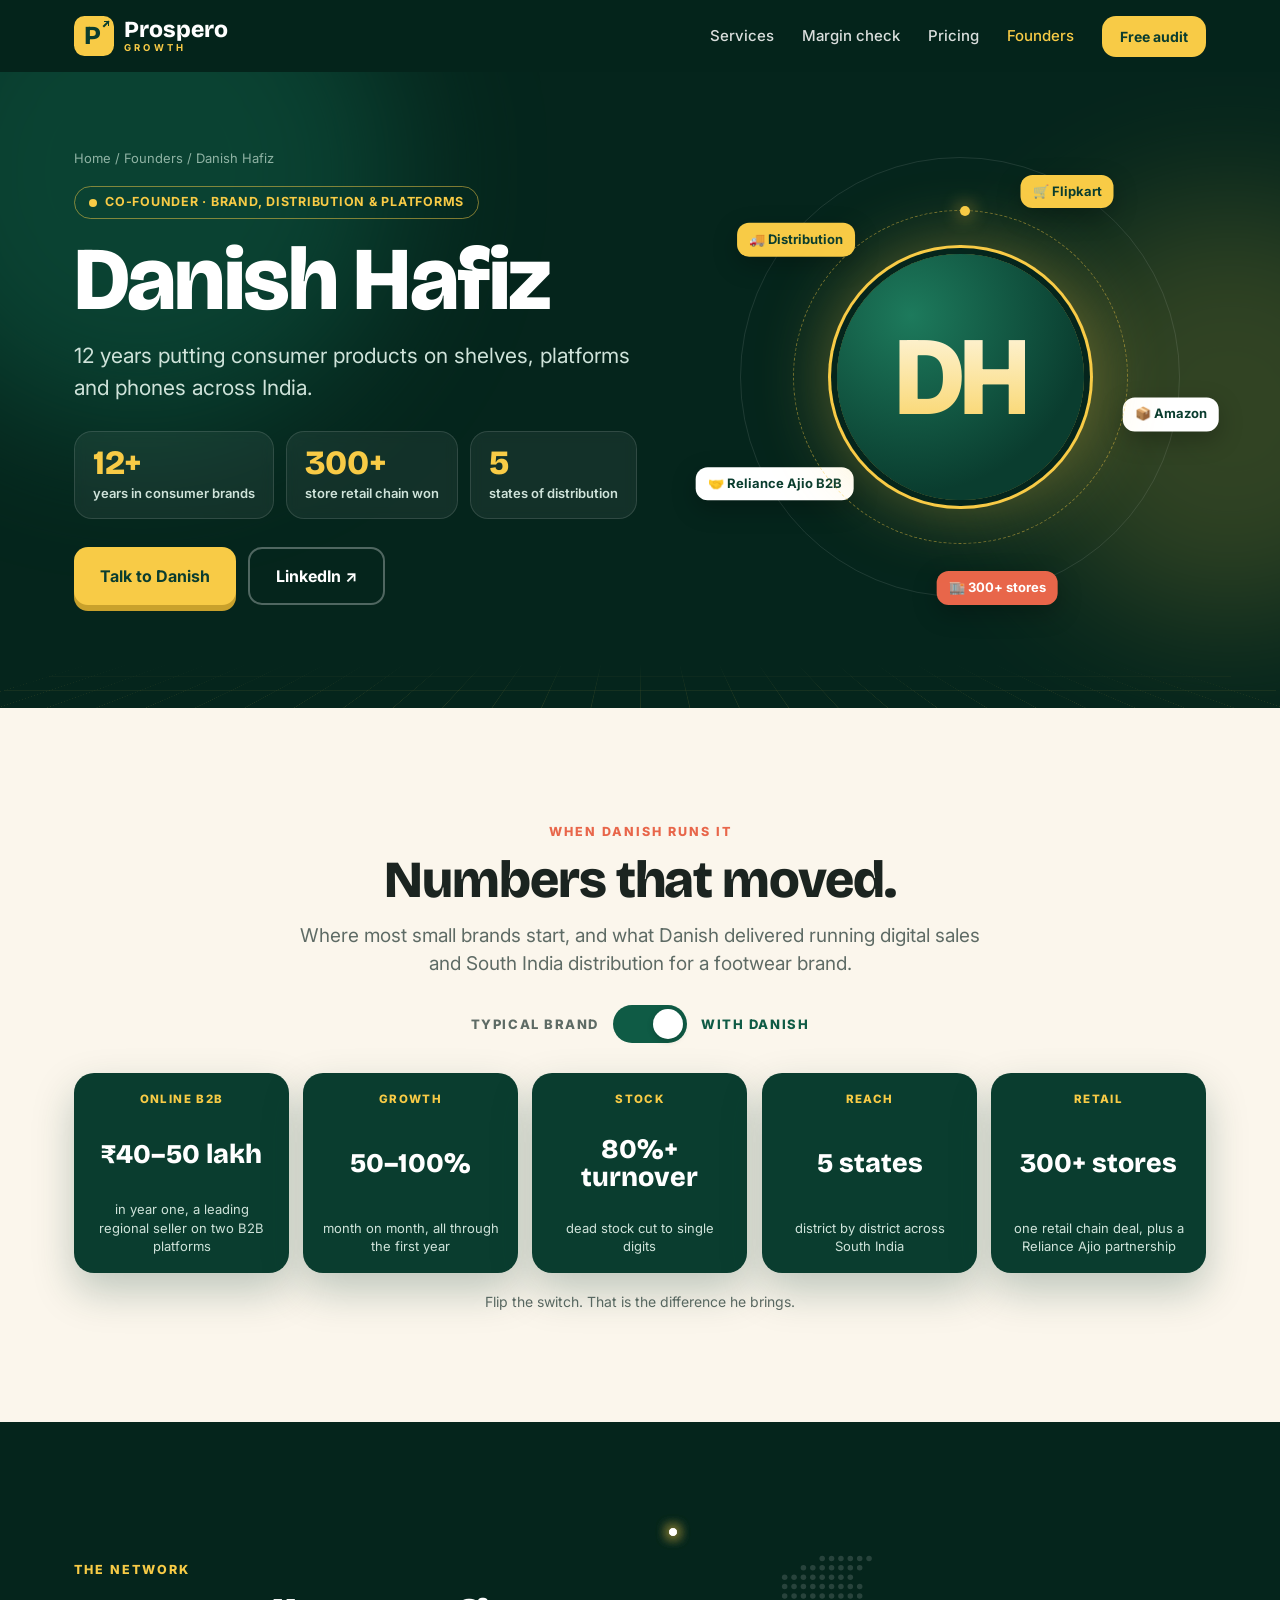
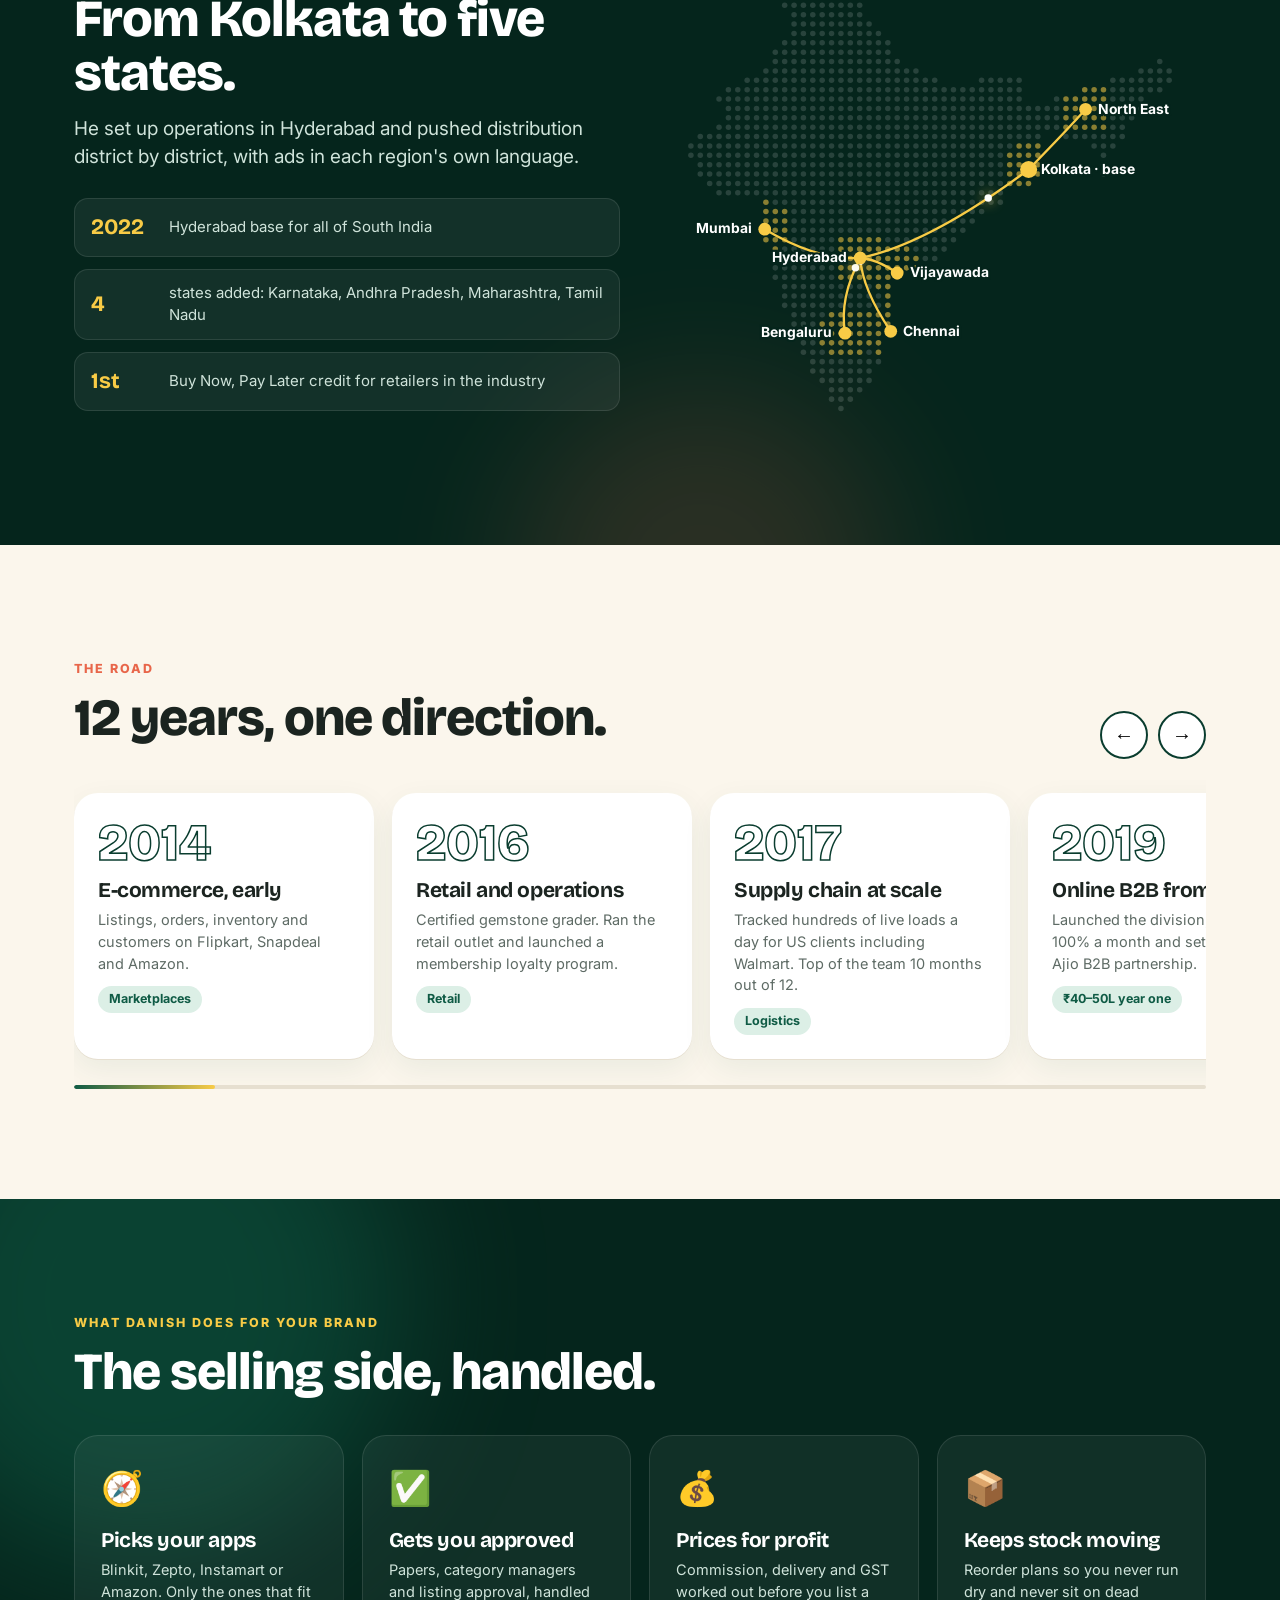
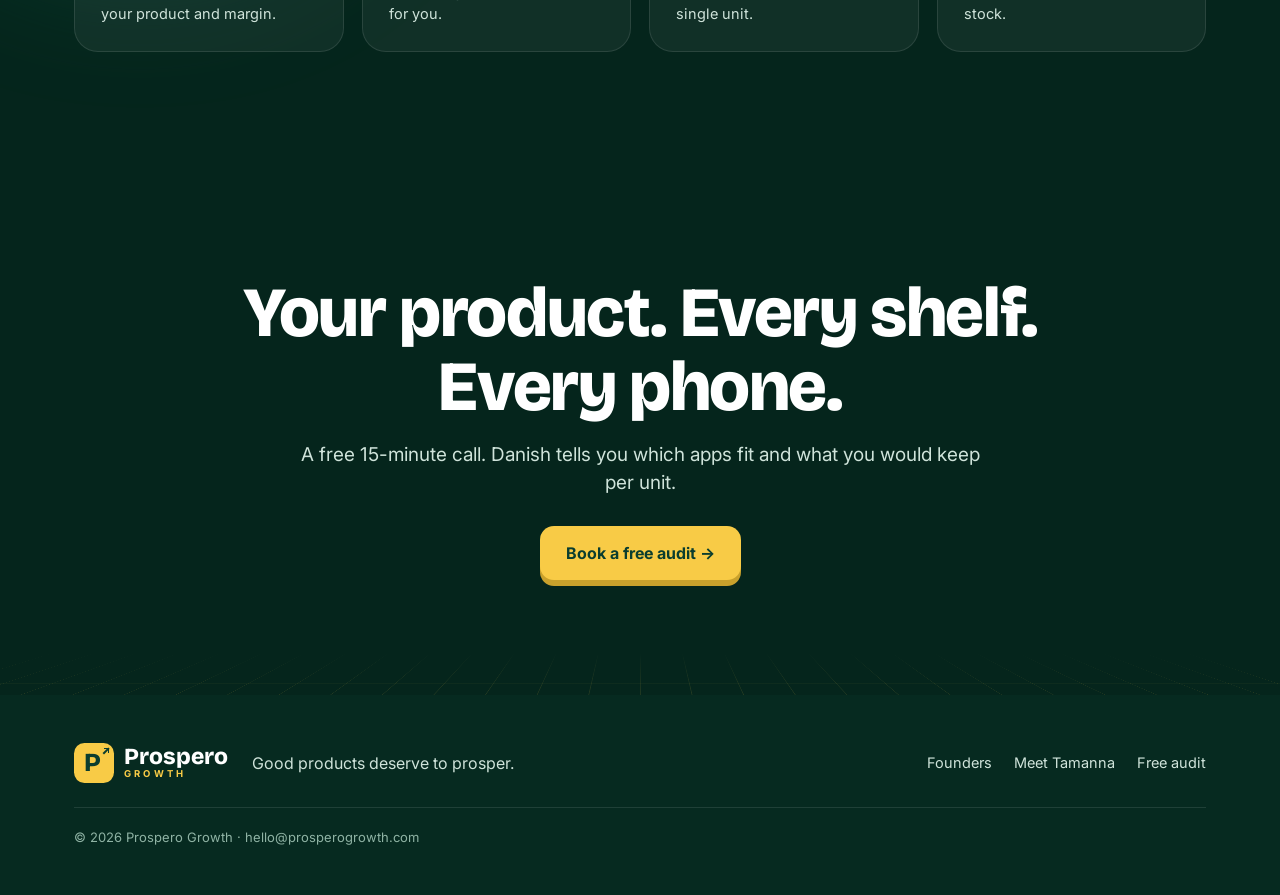
==== danish.html @ ea54a4a0 "Redesign founders: hub plus separate animated pages for Danish and Tamanna Hub with two tilt cards. " ====
<!doctype html>
<html lang="en">
<head>
<meta charset="utf-8">
<meta name="viewport" content="width=device-width, initial-scale=1">
<title>Danish Hafiz · Co-founder · Prospero Growth</title>
<meta name="description" content="Danish Hafiz, co-founder of Prospero Growth. 12 years putting consumer products on shelves, platforms and phones across India.">
<link rel="preconnect" href="https://fonts.googleapis.com">
<link rel="preconnect" href="https://fonts.gstatic.com" crossorigin>
<link href="https://fonts.googleapis.com/css2?family=Bricolage+Grotesque:opsz,wght@12..96,500;12..96,700;12..96,800&family=Inter:wght@400;500;600;700;800&display=swap" rel="stylesheet">
<link rel="icon" href="data:image/svg+xml,%3Csvg xmlns='http://www.w3.org/2000/svg' viewBox='0 0 64 64'%3E%3Crect width='64' height='64' rx='16' fill='%230A3D2F'/%3E%3Ctext x='28' y='47' font-family='Arial Black,Arial' font-weight='900' font-size='40' text-anchor='middle' fill='%23F8CB46'%3EP%3C/text%3E%3Cpath d='M44 12h9v9M53 12l-10 10' stroke='%23fff' stroke-width='4' fill='none' stroke-linecap='round'/%3E%3C/svg%3E">
<link rel="stylesheet" href="styles.css">
<link rel="stylesheet" href="founder.css">
</head>
<body class="fx">

<header class="nav" id="top">
  <div class="wrap navin">
    <a href="index.html" class="brand" aria-label="Prospero Growth home"><span class="mark">P<i></i></span><span class="wm">Prospero<small>GROWTH</small></span></a>
    <nav class="links" id="links">
      <a href="index.html#services">Services</a>
      <a href="index.html#calculator">Margin check</a>
      <a href="index.html#pricing">Pricing</a>
      <a href="founders.html" class="cur">Founders</a>
      <a href="index.html#audit" class="btn btn-y sm">Free audit</a>
      <p class="menunote">Free 15-min audit · reply within a day</p>
    </nav>
    <button class="burger" id="burger" aria-label="Open menu"><span></span><span></span><span></span></button>
  </div>
</header>

<!-- HERO -->
<section class="night fp-hero">
  <div class="aurora a1"></div><div class="aurora a2"></div><div class="floor"></div>
  <div class="wrap fp-heroin">
    <div>
      <div class="crumbs"><a href="index.html">Home</a> / <a href="founders.html">Founders</a> / Danish Hafiz</div>
      <span class="rolechip"><i></i>Co-founder · Brand, distribution &amp; platforms</span>
      <h1 class="glowtxt">Danish Hafiz</h1>
      <p class="fp-lede">12 years putting consumer products on shelves, platforms and phones across India.</p>
      <div class="statcards">
        <div class="sc"><strong data-count="12" data-suffix="+">12+</strong><span>years in consumer brands</span></div>
        <div class="sc"><strong data-count="300" data-suffix="+">300+</strong><span>store retail chain won</span></div>
        <div class="sc"><strong data-count="5">5</strong><span>states of distribution</span></div>
      </div>
      <div class="herobtns">
        <a href="index.html#audit" class="btn btn-y">Talk to Danish</a>
        <a href="https://www.linkedin.com/in/danishhfz99" target="_blank" rel="noopener" class="btn btn-li">LinkedIn ↗</a>
      </div>
    </div>
    <div class="orbit" aria-hidden="true">
      <div class="ring r2">
        <div class="badge y" style="--a:-60deg"><span>🛒 Flipkart</span></div>
        <div class="badge" style="--a:10deg"><span>📦 Amazon</span></div>
        <div class="badge c" style="--a:80deg"><span>🏬 300+ stores</span></div>
        <div class="badge" style="--a:150deg"><span>🤝 Reliance Ajio B2B</span></div>
        <div class="badge y" style="--a:220deg"><span>🚚 Distribution</span></div>
      </div>
      <div class="ring r1"><span class="spark"></span></div>
      <div class="core"><div class="mono-core"><span>DH</span></div></div>
    </div>
  </div>
</section>

<!-- FLIP -->
<section class="sec paper center">
  <div class="wrap">
    <span class="kicker">When Danish runs it</span>
    <h2>Numbers that moved.</h2>
    <p class="lead">Where most small brands start, and what Danish delivered running digital sales and South India distribution for a footwear brand.</p>
    <button class="switch" data-for="flips" aria-pressed="false"><span class="l1">Typical brand</span><span class="tr"></span><span class="l2">With Danish</span></button>
    <div class="flipgrid" id="flips">
      <div class="flip"><div class="in">
        <div class="face f"><small>Online B2B</small><strong>No online channel</strong><p>Sales only through local dealers</p></div>
        <div class="face b"><small>Online B2B</small><strong>₹40–50 lakh</strong><p>in year one, a leading regional seller on two B2B platforms</p></div>
      </div></div>
      <div class="flip"><div class="in">
        <div class="face f"><small>Growth</small><strong>Flat months</strong><p>No digital momentum</p></div>
        <div class="face b"><small>Growth</small><strong>50–100%</strong><p>month on month, all through the first year</p></div>
      </div></div>
      <div class="flip"><div class="in">
        <div class="face f"><small>Stock</small><strong>Dead stock piling up</strong><p>Cash stuck on shelves</p></div>
        <div class="face b"><small>Stock</small><strong>80%+ turnover</strong><p>dead stock cut to single digits</p></div>
      </div></div>
      <div class="flip"><div class="in">
        <div class="face f"><small>Reach</small><strong>One city</strong><p>Local shops only</p></div>
        <div class="face b"><small>Reach</small><strong>5 states</strong><p>district by district across South India</p></div>
      </div></div>
      <div class="flip"><div class="in">
        <div class="face f"><small>Retail</small><strong>Dealer by dealer</strong><p>One shop at a time</p></div>
        <div class="face b"><small>Retail</small><strong>300+ stores</strong><p>one retail chain deal, plus a Reliance Ajio partnership</p></div>
      </div></div>
    </div>
    <p class="fliphint">Flip the switch. That is the difference he brings.</p>
  </div>
</section>

<!-- MAP -->
<section class="sec night">
  <div class="aurora a3"></div>
  <div class="wrap mapwrap">
    <div>
      <span class="kicker">The network</span>
      <h2>From Kolkata to five states.</h2>
      <p class="lead">He set up operations in Hyderabad and pushed distribution district by district, with ads in each region's own language.</p>
      <div class="legend">
        <div><b>2022</b>Hyderabad base for all of South India</div>
        <div><b>4</b>states added: Karnataka, Andhra Pradesh, Maharashtra, Tamil Nadu</div>
        <div><b>1st</b>Buy Now, Pay Later credit for retailers in the industry</div>
      </div>
    </div>
    <svg class="indiamap" id="indiamap" role="img" aria-label="Map of India showing distribution routes from Kolkata and Hyderabad"></svg>
  </div>
</section>

<!-- RAIL -->
<section class="sec paper">
  <div class="wrap railwrap">
    <div class="railtop">
      <div><span class="kicker">The road</span><h2>12 years, one direction.</h2></div>
      <div class="railbtns"><button data-dir="-1" aria-label="Back">←</button><button data-dir="1" aria-label="Next">→</button></div>
    </div>
    <div class="rail">
      <article class="stop"><div class="yr">2014</div><h3>E-commerce, early</h3><p>Listings, orders, inventory and customers on Flipkart, Snapdeal and Amazon.</p><span class="pill">Marketplaces</span></article>
      <article class="stop"><div class="yr">2016</div><h3>Retail and operations</h3><p>Certified gemstone grader. Ran the retail outlet and launched a membership loyalty program.</p><span class="pill">Retail</span></article>
      <article class="stop"><div class="yr">2017</div><h3>Supply chain at scale</h3><p>Tracked hundreds of live loads a day for US clients including Walmart. Top of the team 10 months out of 12.</p><span class="pill">Logistics</span></article>
      <article class="stop"><div class="yr">2019</div><h3>Online B2B from zero</h3><p>Launched the division, grew it 50 to 100% a month and set up a Reliance Ajio B2B partnership.</p><span class="pill">₹40–50L year one</span></article>
      <article class="stop"><div class="yr">2022</div><h3>South India, built</h3><p>Hyderabad operations, four new states, a 300+ store chain and an industry-first credit option for retailers.</p><span class="pill">5 states</span></article>
      <article class="stop now"><div class="yr">Now</div><h3>Prospero Growth</h3><p>Bringing all of it to small Indian brands that deserve to be on every shelf and every phone.</p><span class="pill">Co-founder</span></article>
    </div>
    <div class="railbar"><i></i></div>
  </div>
</section>

<!-- WHAT HE DOES -->
<section class="sec night">
  <div class="aurora a1"></div>
  <div class="wrap">
    <span class="kicker">What Danish does for your brand</span>
    <h2>The selling side, handled.</h2>
    <div class="tiles">
      <div class="tile2 reveal"><span class="ico">🧭</span><h3>Picks your apps</h3><p>Blinkit, Zepto, Instamart or Amazon. Only the ones that fit your product and margin.</p></div>
      <div class="tile2 reveal"><span class="ico">✅</span><h3>Gets you approved</h3><p>Papers, category managers and listing approval, handled for you.</p></div>
      <div class="tile2 reveal"><span class="ico">💰</span><h3>Prices for profit</h3><p>Commission, delivery and GST worked out before you list a single unit.</p></div>
      <div class="tile2 reveal"><span class="ico">📦</span><h3>Keeps stock moving</h3><p>Reorder plans so you never run dry and never sit on dead stock.</p></div>
    </div>
  </div>
</section>

<section class="night bigcta">
  <div class="floor"></div>
  <div class="wrap" style="position:relative">
    <h2>Your product. Every shelf. Every phone.</h2>
    <p class="lead">A free 15-minute call. Danish tells you which apps fit and what you would keep per unit.</p>
    <a href="index.html#audit" class="btn btn-y">Book a free audit →</a>
  </div>
</section>

<footer class="foot">
  <div class="wrap footin">
    <a href="index.html" class="brand"><span class="mark">P<i></i></span><span class="wm">Prospero<small>GROWTH</small></span></a>
    <p>Good products deserve to prosper.</p>
    <div class="flinks"><a href="founders.html">Founders</a><a href="tamanna.html">Meet Tamanna</a><a href="index.html#audit">Free audit</a></div>
    <p class="copy">© 2026 Prospero Growth · hello@prosperogrowth.com</p>
  </div>
</footer>
<div class="mbar" id="mbar" aria-hidden="true"><a href="founders.html" class="mb2">← Founders</a><a href="index.html#audit" class="btn btn-y">Talk to Danish</a></div>
<script src="founder.js"></script>
</body>
</html>
---- styles.css ----
:root{
  --gd:#0A3D2F;--g:#0F5B45;--g2:#2F7C62;--gl:#DCEFE6;
  --y:#F8CB46;--yl:#FEF3CC;--c:#E8664A;--cl:#FBE0D8;
  --cr:#FBF6EC;--cr2:#F4EEE1;--ink:#1B2420;--mu:#5E6B65;--line:#E6DFD0;
  --r:22px;--sh:0 1px 0 var(--line),0 10px 30px rgba(15,91,69,.07);
}
*{box-sizing:border-box;margin:0;padding:0}
html{scroll-behavior:smooth;scroll-padding-top:80px}
body{font-family:Inter,system-ui,sans-serif;color:var(--ink);background:var(--cr);line-height:1.5;-webkit-font-smoothing:antialiased;overflow-x:hidden}
img,svg{display:block}
a{color:inherit;text-decoration:none}
h1,h2,h3{font-family:'Bricolage Grotesque',sans-serif;letter-spacing:-.02em;line-height:1.05}
h2{font-size:clamp(32px,4.4vw,52px);font-weight:800;margin-bottom:14px;max-width:820px}
h3{font-size:21px;font-weight:700}
.wrap{max-width:1180px;margin:0 auto;padding:0 24px}
.sec{padding:clamp(64px,9vw,110px) 0;position:relative;overflow:hidden}
.cream2{background:var(--cr2)}
.eyebrow{display:inline-block;font-size:13px;font-weight:700;letter-spacing:.14em;text-transform:uppercase;color:var(--g);margin-bottom:14px}
.eyebrow.light{color:var(--y)}
.lead{font-size:clamp(17px,1.6vw,19px);color:var(--mu);max-width:680px}
.lead.light{color:#cfe3da}
.light{color:#fff}
.y{color:var(--y)}
.fine{font-size:12.5px;color:#9cc4b3;margin-top:14px}
.fine.onwhite{color:var(--mu);text-align:center;margin-top:0}

/* buttons */
.btn{display:inline-flex;align-items:center;justify-content:center;gap:8px;font-weight:700;font-size:16px;padding:15px 26px;border-radius:14px;border:0;cursor:pointer;transition:transform .15s,box-shadow .15s,background .15s;font-family:inherit}
.btn:hover{transform:translateY(-2px)}
.btn-y{background:var(--y);color:var(--gd);box-shadow:0 6px 0 #c9a12c}
.btn-y:hover{box-shadow:0 8px 0 #c9a12c}
.btn-g{background:var(--g);color:#fff}
.btn-ghost{color:#fff;border:2px solid rgba(255,255,255,.35)}
.btn-ghost:hover{border-color:#fff}
.btn.sm{padding:10px 18px;font-size:14px;box-shadow:none}
.btn.full{width:100%}

/* logo */
.mark{display:inline-flex;align-items:center;justify-content:center;width:40px;height:40px;font-size:26px;border-radius:26%;background:var(--y);color:var(--gd);font-family:'Bricolage Grotesque';font-weight:800;position:relative;line-height:1;flex:none;padding-right:.08em}
.mark i{position:absolute;right:13%;top:13%;width:.2em;height:.2em;border-top:.065em solid var(--gd);border-right:.065em solid var(--gd)}
.mark i:after{content:"";position:absolute;right:-.06em;top:-.03em;width:.065em;height:.3em;background:var(--gd);transform-origin:top center;transform:rotate(45deg)}
.brand{display:flex;align-items:center;gap:10px}
.wm{font-family:'Bricolage Grotesque';font-weight:800;font-size:23px;line-height:.9;display:flex;flex-direction:column}
.wm small{font-family:Inter;font-size:9.5px;letter-spacing:.34em;font-weight:700;color:var(--y);margin-top:3px}

/* nav */
.nav{position:sticky;top:0;z-index:50;background:rgba(10,61,47,.92);backdrop-filter:blur(10px);color:#fff;transition:box-shadow .2s}
.nav.scrolled{box-shadow:0 6px 24px rgba(0,0,0,.18)}
.navin{display:flex;align-items:center;justify-content:space-between;height:72px}
.links{display:flex;align-items:center;gap:28px;font-size:15px;font-weight:500}
.links a:not(.btn){opacity:.85}.links a:not(.btn):hover{opacity:1;color:var(--y)}
.burger{display:none;background:none;border:0;cursor:pointer;padding:8px}
.burger span{display:block;width:24px;height:2.5px;background:#fff;margin:5px 0;border-radius:2px;transition:.2s}

/* hero */
.hero{background:var(--gd);color:#fff;position:relative;overflow:hidden;padding:clamp(56px,8vw,96px) 0 clamp(72px,9vw,120px)}
.blob{position:absolute;border-radius:50%}
.b1{width:640px;height:640px;background:var(--g);right:-180px;top:-200px}
.b2{width:280px;height:280px;background:var(--y);right:34%;bottom:-170px;opacity:.95}
.b3{width:480px;height:480px;background:var(--g);left:-200px;bottom:-240px;opacity:.5}
.heroin{position:relative;display:grid;grid-template-columns:1.15fr .85fr;gap:40px;align-items:center}
.hero h1{font-size:clamp(46px,7vw,88px);font-weight:800;line-height:.98;margin-bottom:22px}
.sub{font-size:clamp(17px,1.7vw,20px);color:#cfe3da;max-width:560px;margin-bottom:32px}
.ctas{display:flex;gap:14px;flex-wrap:wrap}
.chips{display:flex;gap:10px;flex-wrap:wrap;margin-top:32px}
.chips span{background:rgba(255,255,255,.1);border-radius:20px;padding:7px 14px;font-size:13.5px;font-weight:600}
.heroart{max-width:440px;justify-self:end;width:100%}
.dash{animation:dash 1.6s linear infinite}
@keyframes dash{to{stroke-dashoffset:-22}}

/* marquee */
.marquee{background:var(--y);overflow:hidden;padding:14px 0;border-block:2px solid var(--gd)}
.track{display:flex;gap:0;width:max-content;animation:scroll 38s linear infinite}
.track span{font-family:'Bricolage Grotesque';font-weight:800;font-size:22px;color:var(--gd);padding:0 22px;white-space:nowrap}
.track span:after{content:"✦";margin-left:44px;font-size:14px;vertical-align:middle}
@keyframes scroll{to{transform:translateX(-50%)}}

/* problems */
.bubbles{display:grid;grid-template-columns:repeat(3,1fr);gap:26px;margin-top:36px}
.bub p{background:#fff;border-radius:22px 22px 22px 6px;padding:20px 22px;font-family:'Bricolage Grotesque';font-weight:700;font-size:21px;line-height:1.25;box-shadow:var(--sh)}
.bub.by p{background:var(--yl)}.bub.bc p{background:var(--cl)}.bub.bg p{background:var(--gl)}
.bub span{display:block;margin-top:12px;font-size:14.5px;font-weight:600;color:var(--g);padding-left:4px}

/* services */
.cards3{display:grid;grid-template-columns:repeat(3,1fr);gap:22px;margin-top:40px}
.card{background:#fff;border-radius:var(--r);box-shadow:var(--sh)}
.svc{padding:28px;border-top:6px solid var(--t)}
.svc .ic{width:58px;height:58px;border-radius:50%;display:flex;align-items:center;justify-content:center;margin-bottom:18px}
.svc .ic svg{width:54px;height:54px}
.svc h3{margin-bottom:12px}
.svc ul{list-style:none;display:grid;gap:9px;color:var(--mu);font-size:15.5px}
.svc li{padding-left:22px;position:relative}
.svc li:before{content:"";position:absolute;left:0;top:8px;width:9px;height:9px;border-radius:3px;background:var(--t)}

/* steps */
.steps{list-style:none;display:grid;grid-template-columns:repeat(4,1fr);gap:22px;margin-top:44px;counter-reset:s;position:relative}
.steps:before{content:"";position:absolute;left:40px;right:40px;top:34px;height:3px;background:repeating-linear-gradient(90deg,var(--g) 0 10px,transparent 10px 18px);z-index:0}
.steps li{position:relative;z-index:1}
.steps b{display:flex;width:68px;height:68px;border-radius:50%;align-items:center;justify-content:center;font-family:'Bricolage Grotesque';font-size:28px;color:#fff;background:var(--gd);margin-bottom:18px;border:5px solid var(--cr)}
.steps li:nth-child(2) b{background:var(--g)}.steps li:nth-child(3) b{background:var(--y);color:var(--gd)}.steps li:nth-child(4) b{background:var(--c)}
.steps h3{margin-bottom:8px}
.steps p{color:var(--mu);font-size:15.5px}

/* calculator */
.dark{background:var(--gd);color:#fff}
.dark h2{color:#fff}
.calc{display:grid;grid-template-columns:1fr 1fr;gap:48px;align-items:center;position:relative}
.form{display:grid;grid-template-columns:1fr 1fr;gap:16px;margin-top:28px}
.form label{display:flex;flex-direction:column;gap:6px;font-size:13.5px;font-weight:600;color:#cfe3da;position:relative}
.form input[type=number],.form select{background:rgba(255,255,255,.08);border:1.5px solid rgba(255,255,255,.2);color:#fff;border-radius:12px;padding:12px 14px;font-size:16px;font-family:inherit}
.form select option{color:var(--ink)}
.form input:focus,.form select:focus{outline:none;border-color:var(--y)}
.form input[type=range]{accent-color:var(--y);margin-top:12px}
.form output{position:absolute;right:0;top:0;color:var(--y);font-weight:700}
.calccard{background:#fff;color:var(--ink);border-radius:26px;padding:30px;box-shadow:0 30px 60px rgba(0,0,0,.25)}
.cchead{font-family:'Bricolage Grotesque';font-weight:800;font-size:22px;margin-bottom:18px}
.cchead em{font-style:normal}
.bars{display:grid;gap:10px}
.bar{display:grid;grid-template-columns:120px 1fr 54px;align-items:center;gap:10px;font-size:13.5px}
.bar span{color:var(--mu);font-weight:600}
.bar .tr{height:22px;background:#F3F0E8;border-radius:6px;position:relative;overflow:hidden}
.bar .fl{position:absolute;top:0;bottom:0;border-radius:6px;transition:left .4s,width .4s}
.bar b{text-align:right;font-variant-numeric:tabular-nums}
.keep{display:flex;gap:20px;align-items:center;background:var(--yl);border-radius:18px;padding:18px 20px;margin:22px 0 18px}
.keep small{display:block;font-weight:700;color:var(--mu);font-size:12px;text-transform:uppercase;letter-spacing:.08em}
.keep strong{font-family:'Bricolage Grotesque';font-size:44px;font-weight:800;color:var(--gd);line-height:1}
.keep span{display:block;font-size:13px;color:var(--mu);font-weight:600}
.keep>div{flex:none;min-width:120px}
.keep p{font-size:14.5px;font-weight:600;line-height:1.4}
.keep.bad{background:var(--cl)}.keep.bad strong{color:#b23b22}

/* pricing ladder */
.ladder{display:grid;grid-template-columns:repeat(4,1fr);gap:18px;align-items:end;margin-top:44px}
.tier{background:#fff;border-radius:22px 22px 8px 8px;padding:24px;box-shadow:var(--sh);min-height:calc(230px + var(--h)*36px);display:flex;flex-direction:column;border-top:6px solid var(--gl)}
.tier small{font-weight:700;color:var(--mu);font-size:12px;text-transform:uppercase;letter-spacing:.08em}
.tier h3{margin:6px 0 10px}
.tier p{color:var(--mu);font-size:14.5px;flex:1}
.price{font-family:'Bricolage Grotesque';font-weight:800;font-size:28px;color:var(--g);margin-top:16px}
.price span{display:block;font-family:Inter;font-size:12.5px;font-weight:600;color:var(--mu)}
.tier .btn{margin-top:14px}
.tier.hot{background:var(--gd);color:#fff;border-top-color:var(--y)}
.tier.hot small{color:var(--y)}.tier.hot p,.tier.hot .price span{color:#cfe3da}.tier.hot .price{color:var(--y)}
.tier:nth-child(2){border-top-color:var(--g)}.tier:nth-child(4){border-top-color:var(--c)}

/* why */
.dark2{background:var(--g);color:#fff}
.why{display:grid;grid-template-columns:repeat(3,1fr);gap:32px;margin-top:36px}
.why b{font-family:'Bricolage Grotesque';font-size:72px;line-height:1;color:var(--y)}
.why h3{margin:10px 0 8px}
.why p{color:#d6e9e0;font-size:15.5px}
.cats{display:flex;flex-wrap:wrap;gap:10px;margin-top:48px}
.cats span{background:rgba(255,255,255,.1);border:1px solid rgba(255,255,255,.18);border-radius:24px;padding:9px 16px;font-weight:600;font-size:14.5px}

/* team */
.team{display:grid;grid-template-columns:1fr 1fr;gap:48px;align-items:center}
.people{display:grid;gap:18px}
.person{display:flex;gap:18px;padding:24px;align-items:flex-start}
.avatar{width:62px;height:62px;border-radius:50%;color:#fff;display:flex;align-items:center;justify-content:center;font-family:'Bricolage Grotesque';font-weight:800;font-size:26px;flex:none}
.role{font-size:13.5px;font-weight:700;color:var(--g);margin:2px 0 6px}
.person p:last-child{color:var(--mu);font-size:15px}

/* faq */
.faqwrap{display:grid;grid-template-columns:.8fr 1.2fr;gap:48px}
.faq{display:grid;gap:12px}
details{background:#fff;border-radius:16px;box-shadow:var(--sh);padding:0 22px}
summary{cursor:pointer;list-style:none;font-weight:700;font-size:17px;padding:18px 0;display:flex;justify-content:space-between;gap:14px}
summary::-webkit-details-marker{display:none}
summary:after{content:"+";font-size:24px;line-height:1;color:var(--g);transition:transform .2s}
details[open] summary:after{transform:rotate(45deg)}
details p{color:var(--mu);padding-bottom:18px;font-size:15.5px}

/* audit */
.audit{background:var(--gd);color:#fff}
.audit h2{color:#fff}
.auditin{display:grid;grid-template-columns:1fr 1fr;gap:56px;align-items:center}
.ticks{list-style:none;display:grid;gap:12px;margin-top:26px;font-size:17px;font-weight:600}
.ticks li:before{content:"✓";display:inline-flex;width:26px;height:26px;border-radius:50%;background:var(--y);color:var(--gd);align-items:center;justify-content:center;font-size:14px;margin-right:12px}
.auditform{background:#fff;color:var(--ink);border-radius:26px;padding:30px;display:grid;gap:14px;position:relative}
.auditform label{display:flex;flex-direction:column;gap:6px;font-size:13.5px;font-weight:600}
.auditform input:not([type=checkbox]),.auditform select{border:1.5px solid var(--line);border-radius:12px;padding:12px 14px;font-size:16px;font-family:inherit;background:var(--cr)}
.auditform input:focus,.auditform select:focus{outline:none;border-color:var(--g);background:#fff}
.two{display:grid;grid-template-columns:1fr 1fr;gap:14px}
fieldset{border:0;display:flex;flex-wrap:wrap;gap:8px}
legend{font-size:13.5px;font-weight:600;margin-bottom:8px}
.ck{flex-direction:row!important;align-items:center;gap:8px!important;background:var(--cr);border:1.5px solid var(--line);border-radius:20px;padding:7px 12px;cursor:pointer;font-weight:500!important}
.ck input{accent-color:var(--g)}
.thanks{position:absolute;inset:0;background:#fff;border-radius:26px;display:flex;flex-direction:column;align-items:center;justify-content:center;text-align:center;padding:30px}
.thanks[hidden]{display:none}
.thanks strong{font-family:'Bricolage Grotesque';font-size:40px;color:var(--g)}
.thanks p{color:var(--mu);font-size:17px;margin-top:6px}

/* footer */
.foot{background:#062a20;color:#cfe3da;padding:48px 0}
.footin{display:grid;grid-template-columns:auto 1fr auto;gap:24px;align-items:center}
.foot .wm{color:#fff}
.flinks{display:flex;gap:22px;font-size:14.5px}
.flinks a:hover{color:var(--y)}
.copy{grid-column:1/-1;font-size:13px;color:#8fb3a4;border-top:1px solid rgba(255,255,255,.1);padding-top:20px}

.swipehint,.menunote{display:none}
.mbar{display:none}

/* reveal */
.reveal{opacity:0;transform:translateY(22px);transition:opacity .7s ease,transform .7s ease}
.reveal.in{opacity:1;transform:none}
@media (prefers-reduced-motion:reduce){.reveal{opacity:1;transform:none;transition:none}.track,.dash{animation:none}}

/* responsive */
@media (max-width:980px){
  .heroin,.calc,.auditin,.team,.faqwrap{grid-template-columns:1fr}
  .heroart{justify-self:center;max-width:360px}
  .bubbles,.cards3{grid-template-columns:1fr 1fr}
  .steps,.ladder{grid-template-columns:1fr 1fr}
  .steps:before{display:none}
  .tier{min-height:auto}
  .why{grid-template-columns:1fr}
}
@media (max-width:760px){
  .burger{display:block}
  .links{position:fixed;inset:72px 0 auto 0;background:var(--gd);flex-direction:column;align-items:flex-start;padding:20px 24px 28px;gap:18px;font-size:18px;transform:translateY(-130%);transition:transform .25s;box-shadow:0 20px 30px rgba(0,0,0,.2)}
  .links.open{transform:none}
  .wrap{padding:0 16px}
  .bubbles,.cards3,.steps,.ladder,.form,.two{grid-template-columns:1fr}
  .bar{grid-template-columns:96px 1fr 46px}
  .footin{grid-template-columns:1fr}
  .floatcta{display:block}
  .keep{flex-direction:column;align-items:flex-start}
}

/* ---------- phone polish ---------- */
@media (max-width:760px){
  html{scroll-padding-top:64px}
  body.locked{overflow:hidden}
  .navin{height:64px}
  .wm{font-size:21px}
  .mark{width:36px;height:36px;font-size:23px}
  .links{inset:64px 0 0 0;height:calc(100dvh - 64px);justify-content:flex-start;gap:4px;padding:18px 20px 32px;transform:translateY(-12px);opacity:0;pointer-events:none;transition:opacity .2s,transform .2s;font-family:'Bricolage Grotesque';font-weight:700;font-size:28px}
  .links a:not(.btn){opacity:1;width:100%;padding:12px 0;border-bottom:1px solid rgba(255,255,255,.1)}
  .links .btn{margin-top:22px;width:100%;font-size:18px;padding:16px;font-family:Inter}
  .menunote{display:block;font-family:Inter;font-size:13px;font-weight:500;color:#9cc4b3;margin-top:12px}
  .burger{width:44px;height:44px;display:flex;flex-direction:column;justify-content:center;align-items:center}
  .burger span{margin:3px 0}
  .burger.x span:nth-child(1){transform:translateY(8.5px) rotate(45deg)}
  .burger.x span:nth-child(2){opacity:0}
  .burger.x span:nth-child(3){transform:translateY(-8.5px) rotate(-45deg)}

  .sec{padding:56px 0}
  h2{font-size:31px;margin-bottom:10px}
  .lead{font-size:16px}
  .eyebrow{font-size:11.5px;margin-bottom:10px}

  .hero{padding:36px 0 48px}
  .heroin{gap:8px}
  .hero h1{font-size:44px;margin-bottom:14px}
  .sub{font-size:16px;margin-bottom:22px}
  .ctas{flex-direction:column;gap:10px}
  .ctas .btn{width:100%;padding:15px}
  .chips{gap:6px;margin-top:20px}
  .chips span{font-size:12px;padding:6px 11px}
  .heroart{order:-1;max-width:250px;margin:0 auto 10px}
  .b1{width:380px;height:380px;right:-160px;top:-140px}
  .b2{width:160px;height:160px;right:-40px;bottom:-100px}

  .marquee{padding:10px 0}
  .track span{font-size:17px;padding:0 14px}
  .track span:after{margin-left:28px;font-size:11px}

  .swipehint{display:block;font-size:12.5px;font-weight:700;color:var(--g);text-align:right;margin:-4px 0 6px}
  .swipe{display:flex!important;overflow-x:auto;scroll-snap-type:x mandatory;gap:14px;margin-left:-16px;margin-right:-16px;padding:6px 16px 18px;scrollbar-width:none;-webkit-overflow-scrolling:touch}
  .swipe::-webkit-scrollbar{display:none}
  .swipe>*{flex:0 0 82%;scroll-snap-align:start}
  .bubbles{margin-top:18px}
  .bub p{font-size:19px;min-height:110px}
  .cards3{margin-top:22px}
  .svc{padding:22px}
  .ladder{margin-top:22px;align-items:stretch}
  .tier{min-height:270px}
  .tier.hot{order:-1}

  .steps{grid-template-columns:1fr;gap:0;margin-top:24px}
  .steps li{display:grid;grid-template-columns:56px 1fr;column-gap:14px;padding-bottom:22px;position:relative}
  .steps li:not(:last-child):after{content:"";position:absolute;left:27px;top:56px;bottom:4px;width:2px;background:repeating-linear-gradient(var(--g) 0 6px,transparent 6px 11px)}
  .steps b{width:56px;height:56px;font-size:22px;margin:0;grid-row:span 2;border-width:0}
  .steps h3{align-self:end;margin:4px 0 2px}
  .steps p{font-size:15px}

  .calc{gap:26px}
  .form{grid-template-columns:1fr 1fr;gap:12px;margin-top:20px}
  .form label{font-size:12.5px}
  .form label:nth-child(5){grid-column:1/-1}
  .form input[type=number],.form select{padding:12px;font-size:16px}
  .calccard{padding:20px;border-radius:20px}
  .cchead{font-size:19px;margin-bottom:12px}
  .bar{grid-template-columns:92px 1fr 40px;font-size:12.5px;gap:8px}
  .bar .tr{height:18px}
  .keep{flex-direction:row;align-items:center;gap:14px;padding:14px 16px;margin:16px 0 14px}
  .keep>div{min-width:96px}
  .keep strong{font-size:36px}
  .keep p{font-size:13.5px}

  .why{gap:22px;margin-top:22px}
  .why>div{display:grid;grid-template-columns:44px 1fr;column-gap:12px}
  .why b{font-size:46px;grid-row:span 2}
  .why h3{margin:4px 0 4px}
  .cats{margin-top:30px}
  .cats.swipe>*{flex:0 0 auto}

  .team{gap:22px}
  .person{padding:18px}
  .avatar{width:50px;height:50px;font-size:21px}
  .faqwrap{gap:18px}
  summary{font-size:16px;padding:16px 0}
  details{padding:0 18px}

  .auditin{gap:28px}
  .ticks{font-size:15.5px;margin-top:18px}
  .auditform{padding:20px;border-radius:20px}
  .ck{padding:9px 12px}
  .foot{padding:36px 0 110px}
  .flinks{flex-wrap:wrap;gap:12px 20px}

  .mbar{display:flex;position:fixed;left:0;right:0;bottom:0;z-index:45;gap:10px;align-items:center;background:rgba(10,61,47,.96);backdrop-filter:blur(10px);padding:10px 14px calc(10px + env(safe-area-inset-bottom));transform:translateY(110%);transition:transform .25s;box-shadow:0 -8px 24px rgba(0,0,0,.18)}
  .mbar.show{transform:none}
  .mbar .btn{flex:1.3;padding:14px;font-size:15.5px;box-shadow:none}
  .mb2{flex:1;color:#fff;font-weight:700;font-size:14.5px;text-align:center;border:1.5px solid rgba(255,255,255,.3);border-radius:14px;padding:12.5px 8px}
}
@media (max-width:360px){.hero h1{font-size:38px}.swipe>*{flex-basis:88%}}
@media (max-width:980px){
  .heroin>*,.calc>*,.auditin>*,.team>*,.faqwrap>*{min-width:0}
  .form input,.form select,.auditform input:not([type=checkbox]),.auditform select{min-width:0;width:100%}
}
@media (max-width:760px){
  .swipe{flex-wrap:nowrap!important}
  .links:not(.open){visibility:hidden}
  .links.open{opacity:1;pointer-events:auto;transform:none}
}

/* ---------- problems: chat ---------- */
.probsec{background:var(--cr)}
.prob{display:grid;grid-template-columns:1fr 1.05fr;gap:56px;align-items:center}
.plist{display:grid;gap:10px;margin-top:28px}
.pbtn{display:flex;align-items:center;gap:14px;width:100%;text-align:left;background:#fff;border:2px solid transparent;border-radius:16px;padding:13px 16px;font:600 16px/1.3 Inter,sans-serif;color:var(--ink);cursor:pointer;box-shadow:var(--sh);transition:transform .15s,border-color .15s,background .15s;position:relative;overflow:hidden}
.pbtn:hover{transform:translateX(4px)}
.pbtn .em{width:40px;height:40px;border-radius:12px;display:flex;align-items:center;justify-content:center;font-size:20px;flex:none;background:var(--cr)}
.pbtn .n{margin-left:auto;font-family:'Bricolage Grotesque';font-weight:800;color:#c9c2b2;font-size:15px}
.pbtn.on{border-color:var(--g);background:var(--gd);color:#fff}
.pbtn.on .em{background:var(--y)}
.pbtn.on .n{color:var(--y)}
.pbtn .bar{position:absolute;left:0;bottom:0;height:3px;width:0;background:var(--y)}
.pbtn.on.auto .bar{animation:fill 6s linear forwards}
@keyframes fill{to{width:100%}}

.chatwrap{position:relative;padding:18px}
.chat{background:#fff;border-radius:28px;overflow:hidden;box-shadow:0 30px 70px rgba(10,61,47,.2);transform:rotate(1.2deg);border:8px solid var(--gd)}
.chathead{display:flex;align-items:center;gap:12px;background:var(--gd);color:#fff;padding:12px 16px 14px}
.chathead .mark{width:40px;height:40px;font-size:26px;border-radius:50%}
.chathead b{display:block;font-size:15.5px}
.chathead small{font-size:12px;color:#9cc4b3}
.chatico{margin-left:auto;letter-spacing:6px;opacity:.8}
.chatbody{height:400px;padding:20px 16px;display:flex;flex-direction:column;justify-content:flex-end;gap:12px;background-color:#EFE8DA;background-image:radial-gradient(rgba(10,61,47,.08) 1.2px,transparent 1.3px);background-size:16px 16px}
.msg{max-width:84%;padding:11px 14px 20px;border-radius:16px;font-size:15.5px;line-height:1.45;position:relative;box-shadow:0 1px 1px rgba(0,0,0,.08);animation:pop .35s cubic-bezier(.2,1.4,.4,1) both}
.msg time{position:absolute;right:10px;bottom:4px;font-size:10.5px;color:#7b8a83}
.msg.in{align-self:flex-start;background:#fff;border-top-left-radius:4px;font-family:'Bricolage Grotesque';font-weight:700;font-size:18px}
.msg.in .who{display:block;font-family:Inter;font-size:11.5px;font-weight:700;color:var(--c);margin-bottom:2px}
.msg.out{align-self:flex-end;background:#D9FDD3;border-top-right-radius:4px}
.msg.out b{display:block;font-family:'Bricolage Grotesque';font-size:18px;line-height:1.2;color:var(--gd);margin-bottom:4px}
.tagp{display:inline-block;margin-top:8px;background:var(--y);color:var(--gd);font-weight:700;font-size:12.5px;border-radius:20px;padding:4px 10px}
a.tagp:hover{background:var(--gd);color:var(--y)}
.typing{align-self:flex-end;background:#D9FDD3;border-radius:16px;border-top-right-radius:4px;padding:12px 16px;display:flex;gap:5px;animation:pop .25s both}
.typing i{width:7px;height:7px;border-radius:50%;background:var(--g);animation:blink 1s infinite}
.typing i:nth-child(2){animation-delay:.15s}.typing i:nth-child(3){animation-delay:.3s}
@keyframes blink{0%,80%,100%{opacity:.25;transform:translateY(0)}40%{opacity:1;transform:translateY(-3px)}}
@keyframes pop{from{opacity:0;transform:translateY(10px) scale(.96)}to{opacity:1;transform:none}}
.chatfoot{display:flex;align-items:center;gap:10px;padding:10px 12px;background:#F6F2EA;color:#9aa5a0;font-size:14px}
.chatfoot span{flex:1;background:#fff;border-radius:20px;padding:9px 14px}
.chatfoot b{width:38px;height:38px;border-radius:50%;background:var(--g);color:#fff;display:flex;align-items:center;justify-content:center}
.sticker{position:absolute;z-index:2;font-family:'Bricolage Grotesque';font-weight:800;font-size:15px;padding:8px 14px;border-radius:12px;box-shadow:0 8px 20px rgba(0,0,0,.12)}
.s1{background:var(--y);color:var(--gd);left:-6px;top:70px;transform:rotate(-8deg)}
.s2{background:var(--c);color:#fff;right:-4px;bottom:40px;transform:rotate(6deg)}
@media (prefers-reduced-motion:reduce){.msg,.typing{animation:none}.pbtn.on.auto .bar{animation:none}}
@media (max-width:980px){.prob{grid-template-columns:1fr;gap:26px}}
@media (max-width:760px){
  .plist{display:flex;overflow-x:auto;gap:10px;margin:18px -16px 0;padding:4px 16px 10px;scroll-snap-type:x mandatory;scrollbar-width:none}
  .plist::-webkit-scrollbar{display:none}
  .pbtn{flex:0 0 78%;scroll-snap-align:start;font-size:14.5px;padding:11px 12px}
  .pbtn:hover{transform:none}
  .pbtn .em{width:34px;height:34px;font-size:17px}
  .chatwrap{padding:8px 4px}
  .chat{transform:none;border-width:6px;border-radius:24px}
  .chatbody{height:360px;padding:14px 12px}
  .msg{font-size:14.5px;max-width:88%}
  .msg.in,.msg.out b{font-size:16.5px}
  .s1{top:-6px;left:4px;font-size:13px}
  .s2{bottom:-8px;right:6px;font-size:13px}
}
.prob>*{min-width:0}
.s1{left:auto;right:40px;top:-2px}
@media (max-width:760px){.s1{right:auto;left:10px;top:-10px}.chathead{padding-top:16px}}
.tagp{display:table;margin-top:9px}

/* ---------- founders page ---------- */
.links a.cur{color:var(--y);opacity:1}
.mono{width:58px;height:58px;border-radius:18px;background:var(--bg);color:#fff;display:inline-flex;align-items:center;justify-content:center;font-family:'Bricolage Grotesque';font-weight:800;font-size:21px;flex:none;letter-spacing:-.02em}
.mono.sm{width:48px;height:48px;font-size:17px;border-radius:14px}
.mark.big{width:58px;height:58px;font-size:38px}
.fhero{background:var(--gd);color:#fff;position:relative;overflow:hidden;padding:clamp(56px,8vw,96px) 0 clamp(56px,7vw,90px)}
.fhero .wrap{position:relative}
.fhero h1{font-size:clamp(40px,6.2vw,78px);font-weight:800;line-height:1;margin-bottom:20px;max-width:980px}
.equation{display:flex;align-items:stretch;gap:14px;margin-top:40px}
.eqcard{flex:1;display:flex;gap:14px;align-items:center;background:rgba(255,255,255,.07);border:1.5px solid rgba(255,255,255,.14);border-radius:22px;padding:18px;color:#fff;transition:transform .2s,background .2s}
a.eqcard:hover{transform:translateY(-4px);background:rgba(255,255,255,.12)}
.eqcard b{display:block;font-family:'Bricolage Grotesque';font-size:20px}
.eqcard small{display:block;color:#9cc4b3;font-size:13px;font-weight:600}
.eqcard em{display:block;font-style:normal;font-size:13px;color:var(--y);margin-top:4px;font-weight:600}
.eqres{background:var(--y);border-color:var(--y);color:var(--gd)}
.eqres small{color:#4d5a2c}.eqres em{color:var(--gd)}
.eqres .mark{background:var(--gd);color:var(--y)}.eqres .mark i{--a:#fff}
.eqsign{align-self:center;font-family:'Bricolage Grotesque';font-weight:800;font-size:44px;color:var(--y)}

.fstats{background:var(--y);border-bottom:2px solid var(--gd)}
.statgrid{display:grid;grid-template-columns:repeat(5,1fr);gap:0}
.stat{padding:26px 18px;border-right:2px solid rgba(10,61,47,.15)}
.stat:last-child{border-right:0}
.stat strong{display:block;font-family:'Bricolage Grotesque';font-weight:800;font-size:clamp(30px,3.4vw,44px);color:var(--gd);line-height:1}
.stat span{display:block;font-size:13.5px;font-weight:600;color:#3d4a2a;margin-top:8px;line-height:1.35}

.founder.alt{background:var(--cr2)}
.fgrid{display:grid;grid-template-columns:.8fr 1.2fr;gap:56px;align-items:start}
.fgrid.rev .portrait{order:2}
.portrait{position:sticky;top:100px;aspect-ratio:4/5;border-radius:32px;background:var(--bg);overflow:hidden;box-shadow:0 30px 60px rgba(10,61,47,.18)}
.portrait:before{content:"";position:absolute;inset:0;background:radial-gradient(circle at 75% 20%,rgba(255,255,255,.18) 0 18%,transparent 19%),radial-gradient(circle at 10% 95%,var(--acc) 0 22%,transparent 23%)}
.portrait:after{content:"";position:absolute;inset:0;background-image:radial-gradient(rgba(255,255,255,.12) 1.3px,transparent 1.4px);background-size:18px 18px}
.pmono{position:absolute;left:50%;top:44%;transform:translate(-50%,-50%);font-family:'Bricolage Grotesque';font-weight:800;font-size:clamp(110px,13vw,170px);color:#fff;letter-spacing:-.06em;z-index:1;line-height:1}
.ptag{position:absolute;z-index:2;background:#fff;color:var(--ink);font-weight:700;font-size:13.5px;padding:8px 13px;border-radius:12px;box-shadow:0 8px 20px rgba(0,0,0,.12)}
.t1{left:18px;top:22px;transform:rotate(-5deg)}
.t2{right:16px;top:38%;transform:rotate(4deg)}
.t3{left:24px;bottom:96px;transform:rotate(-3deg)}
.pname{position:absolute;left:0;right:0;bottom:0;z-index:2;background:rgba(6,42,32,.55);backdrop-filter:blur(6px);color:#fff;padding:16px 22px}
.pname b{display:block;font-family:'Bricolage Grotesque';font-size:22px}
.pname small{color:#cfe3da;font-size:13px}
.fbody h2{font-size:clamp(30px,3.6vw,46px)}
.wins{list-style:none;display:grid;gap:12px;margin:26px 0}
.wins li{background:#fff;border-radius:16px;padding:14px 18px 14px 52px;position:relative;box-shadow:var(--sh);font-size:15.5px;color:var(--mu);line-height:1.5}
.wins li:before{content:"✓";position:absolute;left:16px;top:14px;width:24px;height:24px;border-radius:50%;background:var(--gl);color:var(--g);font-weight:800;font-size:13px;display:flex;align-items:center;justify-content:center}
.wins b{color:var(--ink)}
.tline{display:grid;grid-template-columns:repeat(6,1fr);gap:0;margin:8px 0 22px;position:relative}
.tline:before{content:"";position:absolute;left:8px;right:8px;top:9px;height:2px;background:var(--line)}
.tline div{position:relative;padding:28px 8px 0 0;font-size:12.5px;color:var(--mu);line-height:1.35}
.tline div:before{content:"";position:absolute;left:2px;top:3px;width:14px;height:14px;border-radius:50%;background:#fff;border:3px solid var(--g)}
.tline .now:before{background:var(--y);border-color:var(--gd)}
.tline b{display:block;font-family:'Bricolage Grotesque';font-size:16px;color:var(--ink);margin-bottom:2px}
.skillrow,.edu{display:flex;flex-wrap:wrap;gap:8px;margin-bottom:20px}
.skillrow span,.edu span{background:#fff;border:1.5px solid var(--line);border-radius:20px;padding:6px 13px;font-size:13.5px;font-weight:600}
.toolbox{display:grid;grid-template-columns:1fr 1fr;gap:10px;margin-bottom:18px}
.toolbox div{background:#fff;border-radius:14px;padding:12px 14px;box-shadow:var(--sh);display:flex;flex-wrap:wrap;gap:6px;align-items:center}
.toolbox small{width:100%;font-weight:700;font-size:11.5px;letter-spacing:.1em;text-transform:uppercase;color:var(--c)}
.toolbox span{font-size:13px;font-weight:600;background:var(--cr);border-radius:8px;padding:3px 8px}
.li{display:inline-flex;align-items:center;gap:8px;font-weight:700;color:#0a66c2;border:2px solid #0a66c2;border-radius:12px;padding:10px 16px;transition:background .15s}
.li:hover{background:#0a66c2;color:#fff}

.split{display:grid;grid-template-columns:1fr .8fr 1fr;gap:22px;margin-top:36px;align-items:stretch}
.scol{background:rgba(255,255,255,.06);border:1.5px solid rgba(255,255,255,.12);border-radius:22px;padding:24px}
.scol h3{color:#fff;margin:14px 0 12px}
.scol ul{list-style:none;display:grid;gap:10px;color:#cfe3da;font-size:15px}
.scol li:before{content:"→ ";color:var(--y);font-weight:700}
.scol.mid{background:var(--y);color:var(--gd);display:flex;flex-direction:column;align-items:center;justify-content:center;text-align:center;border:0}
.you{width:84px;height:84px;border-radius:50%;background:var(--gd);color:var(--y);display:flex;align-items:center;justify-content:center;font-family:'Bricolage Grotesque';font-weight:800;font-size:24px;margin-bottom:14px}
.scol.mid p{font-weight:600;font-size:15.5px;line-height:1.45}
.promises{display:grid;grid-template-columns:repeat(4,1fr);gap:18px;margin-top:34px}
.prom{background:#fff;border-radius:20px;padding:24px;box-shadow:var(--sh);border-top:5px solid var(--g)}
.prom:nth-child(2){border-top-color:var(--y)}.prom:nth-child(3){border-top-color:var(--c)}.prom:nth-child(4){border-top-color:#7FB8A0}
.prom b{font-family:'Bricolage Grotesque';font-size:34px;color:#d9d2c3}
.prom h3{margin:6px 0 8px}
.prom p{color:var(--mu);font-size:15px}
.fcta{background:var(--g);color:#fff;text-align:center}
.fctain{display:flex;flex-direction:column;align-items:center;gap:16px}
.fcta h2{color:#fff}
.fpage .mbar .btn{flex:1.3}

/* home: founders teaser link */
.fteaser{display:inline-flex;margin-top:22px;font-weight:700;color:var(--g);border-bottom:2px solid var(--y);padding-bottom:2px}
.fteaser:hover{color:var(--gd)}

@media (max-width:980px){
  .equation{flex-direction:column}
  .eqsign{font-size:30px;line-height:.6}
  .statgrid{grid-template-columns:repeat(3,1fr)}
  .stat{border-bottom:2px solid rgba(10,61,47,.15)}
  .fgrid{grid-template-columns:1fr;gap:30px}
  .fgrid.rev .portrait{order:0}
  .portrait{position:relative;top:0;max-width:420px;width:100%;aspect-ratio:4/3.4}
  .split{grid-template-columns:1fr}
  .promises{grid-template-columns:1fr 1fr}
  .fgrid>*,.fbody{min-width:0}
}
@media (max-width:760px){
  .fhero{padding:36px 0 44px}
  .fhero h1{font-size:36px}
  .equation{margin-top:24px;gap:8px}
  .eqcard{padding:14px;border-radius:18px}
  .eqcard b{font-size:18px}
  .statgrid{grid-template-columns:1fr 1fr}
  .stat{padding:18px 12px}
  .stat:last-child{grid-column:1/-1}
  .portrait{aspect-ratio:1/0.92;border-radius:24px}
  .pmono{font-size:110px;top:42%}
  .ptag{font-size:12px;padding:6px 10px}
  .t3{bottom:84px}
  .wins li{font-size:14.5px;padding:12px 14px 12px 46px}
  .wins li:before{left:12px;top:12px}
  .tline{grid-template-columns:1fr;gap:0;margin-left:4px}
  .tline:before{left:9px;right:auto;top:8px;bottom:8px;width:2px;height:auto}
  .tline div{padding:0 0 14px 30px}
  .tline div:before{top:2px}
  .tline b{display:inline;margin-right:8px;font-size:15px}
  .toolbox{grid-template-columns:1fr}
  .promises{grid-template-columns:1fr;gap:12px}
  .prom{padding:18px}
}
.pmono{top:54%}
.t1{left:16px;top:18px}
.t2{right:14px;left:auto;top:66px}
.t3{left:20px;bottom:92px}
@media (max-width:760px){.pmono{font-size:96px;top:50%}.t2{top:58px}.t3{display:none}}
---- founder.css ----
/* ===== Founder pages: dark, glowing, animated ===== */
.fx{background:#05251c;color:#fff}
.fx .nav{background:rgba(5,37,28,.85)}
.night{--bgN:#05251c;background:var(--bgN);color:#fff;position:relative;overflow:hidden}
.glowtxt{background:linear-gradient(90deg,#fff 0%,#fff 40%,var(--y) 50%,#fff 60%,#fff 100%);background-size:250% 100%;-webkit-background-clip:text;background-clip:text;color:transparent;animation:shine 6s ease-in-out infinite}
@keyframes shine{0%,100%{background-position:100% 0}50%{background-position:0 0}}

/* moving grid floor */
.floor{position:absolute;left:-20%;right:-20%;bottom:-10%;height:58%;background-image:linear-gradient(rgba(248,203,70,.16) 1px,transparent 1px),linear-gradient(90deg,rgba(248,203,70,.16) 1px,transparent 1px);background-size:64px 64px;transform:perspective(520px) rotateX(62deg);transform-origin:bottom;animation:floor 6s linear infinite;mask-image:linear-gradient(transparent,#000 70%);-webkit-mask-image:linear-gradient(transparent,#000 70%)}
@keyframes floor{to{background-position:0 64px}}
.aurora{position:absolute;border-radius:50%;filter:blur(70px);opacity:.55;animation:drift 14s ease-in-out infinite alternate}
.a1{width:520px;height:520px;background:#0F5B45;left:-120px;top:-160px}
.a2{width:420px;height:420px;background:#F8CB46;right:-160px;top:20%;opacity:.18;animation-duration:18s}
.a3{width:380px;height:380px;background:#E8664A;left:40%;bottom:-220px;opacity:.16;animation-duration:22s}
@keyframes drift{to{transform:translate(60px,40px) scale(1.1)}}

/* hero */
.fp-hero{padding:clamp(40px,6vw,80px) 0 clamp(70px,8vw,120px)}
.fp-heroin{position:relative;display:grid;grid-template-columns:1.1fr .9fr;gap:40px;align-items:center}
.crumbs{font-size:13px;color:#8fb3a4;margin-bottom:18px}
.crumbs a:hover{color:var(--y)}
.rolechip{display:inline-flex;align-items:center;gap:8px;border:1.5px solid rgba(248,203,70,.5);color:var(--y);border-radius:30px;padding:6px 14px;font-size:12.5px;font-weight:700;letter-spacing:.06em;text-transform:uppercase}
.rolechip i{width:8px;height:8px;border-radius:50%;background:var(--y);box-shadow:0 0 0 0 rgba(248,203,70,.6);animation:ping 1.8s infinite}
@keyframes ping{70%{box-shadow:0 0 0 10px rgba(248,203,70,0)}100%{box-shadow:0 0 0 0 rgba(248,203,70,0)}}
.fp-hero h1{font-size:clamp(46px,7vw,92px);font-weight:800;line-height:.95;margin:18px 0}
.fp-lede{font-size:clamp(17px,1.7vw,21px);color:#cfe3da;max-width:560px}
.statcards{display:flex;gap:12px;margin:28px 0;flex-wrap:wrap}
.sc{background:rgba(255,255,255,.06);border:1.5px solid rgba(255,255,255,.12);border-radius:18px;padding:14px 18px;min-width:150px;backdrop-filter:blur(6px);transition:transform .25s,border-color .25s}
.sc:hover{transform:translateY(-4px);border-color:var(--y)}
.sc strong{display:block;font-family:'Bricolage Grotesque';font-weight:800;font-size:34px;line-height:1;color:var(--y)}
.sc span{font-size:13px;color:#cfe3da;font-weight:600}
.herobtns{display:flex;gap:12px;flex-wrap:wrap}
.btn-li{color:#fff;border:2px solid rgba(255,255,255,.3)}
.btn-li:hover{border-color:#fff}

/* orbit portrait */
.orbit{position:relative;width:min(440px,100%);aspect-ratio:1;margin:0 auto}
.orbit .core{position:absolute;inset:22%;border-radius:50%;overflow:hidden;z-index:2;box-shadow:0 0 0 6px #05251c,0 0 0 9px var(--y),0 0 80px rgba(248,203,70,.45);animation:breathe 4s ease-in-out infinite}
@keyframes breathe{50%{box-shadow:0 0 0 6px #05251c,0 0 0 9px var(--y),0 0 120px rgba(248,203,70,.7)}}
.orbit .core img{width:100%;height:100%;object-fit:cover}
.mono-core{width:100%;height:100%;background:radial-gradient(circle at 30% 25%,#1d7a5c,#0A3D2F 70%);display:flex;align-items:center;justify-content:center;font-family:'Bricolage Grotesque';font-weight:800;font-size:clamp(70px,9vw,112px);color:#fff;letter-spacing:-.05em}
.mono-core span{background:linear-gradient(180deg,#fff,#F8CB46);-webkit-background-clip:text;background-clip:text;color:transparent}
.ring{position:absolute;inset:0;border-radius:50%;animation:spin 40s linear infinite}
.ring.r1{inset:12%;border:1.5px dashed rgba(248,203,70,.45);animation-duration:26s;animation-direction:reverse}
.ring.r2{border:1px solid rgba(255,255,255,.1)}
.badge{position:absolute;left:50%;top:50%;transform:rotate(var(--a)) translateX(calc(min(440px,100vw - 32px) / 2 - 6px)) rotate(calc(-1 * var(--a)))}
.badge span{display:inline-block;transform:translate(-50%,-50%);white-space:nowrap;background:#fff;color:var(--gd);font-weight:700;font-size:13px;padding:7px 12px;border-radius:12px;box-shadow:0 8px 24px rgba(0,0,0,.25);animation:spin 40s linear infinite reverse}
.badge.y span{background:var(--y)}
.badge.c span{background:var(--c);color:#fff}
@keyframes spin{to{transform:rotate(360deg)}}
.badge span{animation-name:unspin}
@keyframes unspin{from{transform:translate(-50%,-50%) rotate(0)}to{transform:translate(-50%,-50%) rotate(-360deg)}}
.spark{position:absolute;width:10px;height:10px;border-radius:50%;background:var(--y);box-shadow:0 0 18px var(--y);top:-5px;left:50%}

/* light section */
.paper{background:var(--cr);color:var(--ink)}
.center{text-align:center}
.center h2,.center .lead{margin-left:auto;margin-right:auto}
.kicker{display:inline-block;font-size:12.5px;font-weight:800;letter-spacing:.16em;text-transform:uppercase;color:var(--c);margin-bottom:12px}
.night .kicker{color:var(--y)}
.night h2{color:#fff}
.night .lead{color:#cfe3da}

/* before/after toggle */
.switch{display:inline-flex;align-items:center;gap:14px;margin:26px auto 30px;font-weight:800;font-size:13px;letter-spacing:.12em;text-transform:uppercase;color:var(--mu);cursor:pointer;user-select:none;background:none;border:0;font-family:inherit}
.switch .tr{width:74px;height:38px;border-radius:30px;background:#d9d2c3;position:relative;transition:background .3s}
.switch .tr:after{content:"";position:absolute;left:4px;top:4px;width:30px;height:30px;border-radius:50%;background:#fff;box-shadow:0 2px 6px rgba(0,0,0,.2);transition:transform .35s cubic-bezier(.3,1.5,.5,1)}
.switch.on .tr{background:var(--g)}
.switch.on .tr:after{transform:translateX(36px)}
.switch .l1{color:var(--ink)}.switch.on .l1{color:var(--mu)}.switch.on .l2{color:var(--g)}
.flipgrid{display:grid;grid-template-columns:repeat(5,1fr);gap:14px}
.flip{perspective:900px;height:200px}
.flip .in{position:relative;width:100%;height:100%;transition:transform .7s cubic-bezier(.3,1.3,.5,1);transform-style:preserve-3d}
.flipgrid.on .flip .in{transform:rotateY(180deg)}
.flipgrid.on .flip:nth-child(2) .in{transition-delay:.08s}.flipgrid.on .flip:nth-child(3) .in{transition-delay:.16s}.flipgrid.on .flip:nth-child(4) .in{transition-delay:.24s}.flipgrid.on .flip:nth-child(5) .in{transition-delay:.32s}
.face{position:absolute;inset:0;backface-visibility:hidden;-webkit-backface-visibility:hidden;border-radius:20px;padding:18px;display:flex;flex-direction:column;justify-content:space-between}
.face.f{background:#fff;border:1.5px dashed #cfc6b2;color:var(--mu)}
.face.b{background:var(--gd);color:#fff;transform:rotateY(180deg);box-shadow:0 18px 40px rgba(10,61,47,.25)}
.face small{font-size:11.5px;font-weight:800;letter-spacing:.12em;text-transform:uppercase}
.face.f small{color:#a39a86}.face.b small{color:var(--y)}
.face strong{font-family:'Bricolage Grotesque';font-weight:800;font-size:27px;line-height:1.05}
.face.f strong{color:#9a917d;font-size:22px}
.face p{font-size:13px;line-height:1.4}
.face.b p{color:#cfe3da}
.fliphint{margin-top:18px;font-size:14px;color:var(--mu)}

/* India network map */
.mapwrap{display:grid;grid-template-columns:1fr 1fr;gap:40px;align-items:center}
.indiamap{width:100%;max-width:520px;margin:0 auto;display:block;overflow:visible}
.indiamap .d{fill:rgba(255,255,255,.14)}
.indiamap .d.hot{fill:rgba(248,203,70,.55)}
.indiamap .route{fill:none;stroke:var(--y);stroke-width:2.2;stroke-linecap:round;stroke-dasharray:var(--len);stroke-dashoffset:var(--len);transition:stroke-dashoffset 1.4s ease}
.indiamap.go .route{stroke-dashoffset:0}
.indiamap .city circle.c0{fill:var(--y)}
.indiamap .city circle.c1{fill:none;stroke:var(--y);stroke-width:2;opacity:0;transform-box:fill-box;transform-origin:center}
.indiamap.go .city circle.c1{animation:ripple 2.4s ease-out infinite}
@keyframes ripple{0%{opacity:.9;transform:scale(.6)}100%{opacity:0;transform:scale(3)}}
.indiamap .city text{fill:#fff;font:700 13px Inter,sans-serif;paint-order:stroke;stroke:#05251c;stroke-width:4px}
.indiamap .city{opacity:0;transition:opacity .5s}
.indiamap.go .city{opacity:1}
.indiamap .pulse{fill:#fff;filter:drop-shadow(0 0 6px #F8CB46)}
.legend{display:grid;gap:12px;margin-top:26px}
.legend div{display:flex;gap:14px;align-items:center;background:rgba(255,255,255,.06);border:1px solid rgba(255,255,255,.1);border-radius:14px;padding:12px 16px;font-size:15px;color:#cfe3da}
.legend b{font-family:'Bricolage Grotesque';color:var(--y);font-size:22px;min-width:64px}

/* career rail */
.railtop{display:flex;justify-content:space-between;align-items:flex-end;gap:20px}
.railbtns{display:flex;gap:10px}
.railbtns button{width:48px;height:48px;border-radius:50%;border:2px solid var(--gd);background:#fff;font-size:20px;cursor:pointer;transition:background .2s,color .2s}
.railbtns button:hover{background:var(--gd);color:var(--y)}
.rail{display:flex;gap:18px;overflow-x:auto;scroll-snap-type:x mandatory;padding:34px 4px 26px;scrollbar-width:none;position:relative}
.rail::-webkit-scrollbar{display:none}
.railbar{height:4px;background:#e6dfd0;border-radius:4px;overflow:hidden}
.railbar i{display:block;height:100%;width:20%;background:linear-gradient(90deg,var(--g),var(--y));border-radius:4px;transition:width .2s}
.stop{flex:0 0 300px;scroll-snap-align:start;background:#fff;border-radius:24px;padding:24px;box-shadow:var(--sh);position:relative;transition:transform .3s}
.stop:hover{transform:translateY(-6px) rotate(-.6deg)}
.stop .yr{font-family:'Bricolage Grotesque';font-weight:800;font-size:52px;line-height:1;color:transparent;-webkit-text-stroke:1.5px var(--gd)}
.stop:hover .yr{color:var(--y);-webkit-text-stroke:1.5px var(--gd)}
.stop h3{margin:10px 0 8px}
.stop p{color:var(--mu);font-size:14.5px}
.stop .pill{display:inline-block;margin-top:12px;background:var(--gl);color:var(--g);font-weight:700;font-size:12.5px;border-radius:20px;padding:4px 11px}
.stop.now{background:var(--gd);color:#fff}
.stop.now .yr{-webkit-text-stroke:1.5px var(--y)}
.stop.now p{color:#cfe3da}
.stop.now .pill{background:var(--y);color:var(--gd)}

/* service tiles with icon motion */
.tiles{display:grid;grid-template-columns:repeat(4,1fr);gap:18px;margin-top:36px}
.tile2{border-radius:24px;padding:26px;background:rgba(255,255,255,.05);border:1.5px solid rgba(255,255,255,.1);position:relative;overflow:hidden;transition:transform .3s,border-color .3s}
.tile2:before{content:"";position:absolute;width:180px;height:180px;border-radius:50%;background:var(--y);opacity:0;right:-60px;top:-60px;transition:opacity .4s,transform .6s;filter:blur(30px)}
.tile2:hover{transform:translateY(-6px);border-color:var(--y)}
.tile2:hover:before{opacity:.35;transform:scale(1.3)}
.tile2 .ico{font-size:34px;display:inline-block;animation:bob 3s ease-in-out infinite}
.tile2:nth-child(2) .ico{animation-delay:.4s}.tile2:nth-child(3) .ico{animation-delay:.8s}.tile2:nth-child(4) .ico{animation-delay:1.2s}
@keyframes bob{50%{transform:translateY(-8px) rotate(-6deg)}}
.tile2 h3{color:#fff;margin:16px 0 8px;position:relative}
.tile2 p{color:#cfe3da;font-size:14.5px;position:relative}

/* terminal + brain */
.buildgrid{display:grid;grid-template-columns:1.05fr .95fr;gap:34px;align-items:center}
.term{background:#0b1512;border:1px solid rgba(255,255,255,.12);border-radius:16px;box-shadow:0 30px 60px rgba(0,0,0,.4);overflow:hidden;font:14px/1.75 'SFMono-Regular',Menlo,Consolas,monospace}
.termbar{display:flex;align-items:center;gap:7px;padding:12px 14px;background:#142520;color:#7e9a90;font-size:12px}
.termbar i{width:11px;height:11px;border-radius:50%}
.termbar span{margin-left:10px}
.termbody{padding:18px 20px;min-height:330px;color:#dfe9e4;white-space:pre-wrap}
.termbody .p{color:var(--y)}.termbody .ok{color:#7ee2a8}.termbody .dim{color:#6f8a80}
.caret{display:inline-block;width:8px;height:16px;background:var(--y);vertical-align:-3px;animation:blinkc 1s steps(1) infinite}
@keyframes blinkc{50%{opacity:0}}
.brain{position:relative;width:min(440px,100%);aspect-ratio:1;margin:0 auto}
.brain svg{width:100%;height:100%;overflow:visible}
.brain .orb{fill:url(#orbg);filter:drop-shadow(0 0 30px rgba(248,203,70,.5))}
.brain .dash{fill:none;stroke:rgba(248,203,70,.5);stroke-width:1.5;stroke-dasharray:6 8;transform-origin:220px 220px;animation:spin 30s linear infinite}
.brain .spoke{stroke:rgba(255,255,255,.18);stroke-width:2;transition:stroke .4s}
.brain .node rect{fill:#fff;transition:fill .4s,transform .4s;transform-box:fill-box;transform-origin:center}
.brain .node text{font:800 16px 'Bricolage Grotesque',sans-serif;fill:var(--gd);text-anchor:middle}
.brain .node text.s{font:600 11.5px Inter,sans-serif;fill:#5e6b65}
.brain .node.on rect{fill:var(--y);transform:scale(1.06)}
.brain .spoke.on{stroke:var(--y)}
.brain .ctr{font:800 22px 'Bricolage Grotesque',sans-serif;fill:#fff;text-anchor:middle}
.chips2{display:flex;flex-wrap:wrap;gap:10px;justify-content:center;margin-top:26px}
.chips2 span{background:rgba(255,255,255,.08);border:1px solid rgba(255,255,255,.14);border-radius:24px;padding:8px 14px;font-weight:600;font-size:14px}
.chips2 b{color:var(--y)}

/* GitHub card */
.ghcard{background:rgba(255,255,255,.06);border:1.5px solid rgba(255,255,255,.12);border-radius:22px;padding:20px;backdrop-filter:blur(6px);max-width:440px;margin:22px auto 0}
.ghtop{display:flex;align-items:center;gap:8px;font-size:12.5px;color:#9cc4b3}
.ghtop i{width:8px;height:8px;border-radius:50%;background:#7ee2a8;animation:ping 1.8s infinite}
.ghnum{display:flex;align-items:baseline;gap:10px;margin:8px 0 12px}
.ghnum strong{font-family:'Bricolage Grotesque';font-weight:800;font-size:40px;color:#fff}
.ghnum span{font-size:13px;color:#cfe3da}
.ghgrid{display:grid;grid-auto-flow:column;grid-template-rows:repeat(7,1fr);gap:4px}
.ghgrid i{aspect-ratio:1;border-radius:3px;background:rgba(255,255,255,.08);transform:scale(0);transition:transform .4s cubic-bezier(.3,1.6,.5,1)}
.ghgrid.go i{transform:scale(1)}
.ghgrid i.l1{background:#2f6b55}.ghgrid i.l2{background:#3f9a74}.ghgrid i.l3{background:#d8b43c}.ghgrid i.l4{background:#F8CB46;box-shadow:0 0 8px rgba(248,203,70,.6)}
.ghfoot{display:flex;justify-content:space-between;font-size:12px;color:#9cc4b3;margin-top:10px}
.ghfoot a{color:var(--y);font-weight:700}

/* work showcase */
.work{display:grid;grid-template-columns:1.15fr .85fr;gap:30px;align-items:center;margin-top:40px}
.browser2{border-radius:18px;overflow:hidden;box-shadow:0 30px 60px rgba(10,61,47,.2);background:#fff;transform:perspective(1200px) rotateY(-8deg) rotateX(3deg);transition:transform .6s}
.browser2:hover{transform:none}
.browser2 .bb{display:flex;gap:6px;align-items:center;padding:10px 12px;background:#efeae0}
.browser2 .bb i{width:10px;height:10px;border-radius:50%}
.browser2 .bb span{margin-left:10px;background:#fff;border-radius:6px;padding:3px 10px;font-size:11.5px;color:#666}
.browser2 img{display:block;width:100%}
.workcard{background:#fff;border-radius:24px;padding:26px;box-shadow:var(--sh)}
.workcard .tagw{display:inline-block;background:var(--cl);color:#b23b22;font-weight:800;font-size:11.5px;letter-spacing:.1em;text-transform:uppercase;border-radius:20px;padding:4px 11px}
.workcard h3{font-size:28px;margin:12px 0 6px}
.workcard p{color:var(--mu)}
.steps3{display:flex;align-items:center;margin:20px 0}
.steps3 span{flex:1;text-align:center;font-size:12.5px;font-weight:700;position:relative;padding-top:22px}
.steps3 span:before{content:"";position:absolute;top:0;left:50%;transform:translateX(-50%);width:14px;height:14px;border-radius:50%;background:var(--c);box-shadow:0 0 0 4px var(--cl)}
.steps3 span:not(:last-child):after{content:"";position:absolute;top:6px;left:calc(50% + 12px);right:calc(-50% + 12px);height:2px;background:var(--cl)}
.quote{margin-top:16px;border-left:4px solid var(--y);padding:6px 0 6px 16px;font-family:'Bricolage Grotesque';font-weight:700;font-size:18px;line-height:1.35}
.quote small{display:block;font-family:Inter;font-weight:600;font-size:13px;color:var(--mu);margin-top:6px}
.mini3{display:grid;grid-template-columns:repeat(3,1fr);gap:16px;margin-top:22px}
.mini3 a{background:#fff;border-radius:20px;padding:20px;box-shadow:var(--sh);transition:transform .25s}
.mini3 a:hover{transform:translateY(-5px)}
.mini3 b{display:block;font-family:'Bricolage Grotesque';font-size:19px;margin:8px 0 4px}
.mini3 span{color:var(--mu);font-size:14px}
.mini3 em{font-style:normal;font-size:26px}

/* tool marquee */
.tm{overflow:hidden;margin-top:30px;mask-image:linear-gradient(90deg,transparent,#000 10%,#000 90%,transparent);-webkit-mask-image:linear-gradient(90deg,transparent,#000 10%,#000 90%,transparent)}
.tm .row{display:flex;gap:12px;width:max-content;animation:scroll 34s linear infinite;margin-bottom:12px}
.tm .row.rev{animation-direction:reverse;animation-duration:40s}
.tm span{background:rgba(255,255,255,.07);border:1px solid rgba(255,255,255,.14);border-radius:14px;padding:10px 16px;font-weight:700;white-space:nowrap}
.tm span b{color:var(--y);margin-right:6px}

/* big CTA */
.bigcta{text-align:center;padding:clamp(70px,9vw,120px) 0}
.bigcta h2{font-size:clamp(36px,5.5vw,72px);color:#fff;max-width:900px;margin:0 auto 16px}
.bigcta .lead{margin:0 auto 28px}

/* ===== Founders hub ===== */
.hub{padding:clamp(40px,6vw,80px) 0 clamp(60px,8vw,110px)}
.hub h1{font-size:clamp(44px,6.5vw,86px);font-weight:800;line-height:.95;margin:14px 0 16px}
.hubgrid{display:grid;grid-template-columns:1fr 1fr;gap:24px;margin-top:44px;position:relative}
.fcard{position:relative;border-radius:32px;padding:30px;min-height:520px;overflow:hidden;display:flex;flex-direction:column;justify-content:flex-end;color:#fff;transition:transform .4s cubic-bezier(.2,1,.3,1),box-shadow .4s;transform-style:preserve-3d;isolation:isolate}
.fcard.dg{background:linear-gradient(160deg,#0F5B45,#06301f)}
.fcard.tc{background:linear-gradient(160deg,#E8664A,#8a2f1c)}
.fcard:hover{box-shadow:0 40px 80px rgba(0,0,0,.45)}
.fcard .bgnum{position:absolute;right:-20px;top:-40px;font-family:'Bricolage Grotesque';font-weight:800;font-size:300px;line-height:1;color:rgba(255,255,255,.06);z-index:-1;transition:transform .6s}
.fcard:hover .bgnum{transform:translate(-20px,20px)}
.fcard .pic{position:absolute;left:30px;top:30px;width:150px;height:150px;border-radius:50%;overflow:hidden;box-shadow:0 0 0 5px rgba(255,255,255,.2),0 0 60px rgba(248,203,70,.4);transition:transform .5s}
.fcard:hover .pic{transform:scale(1.06) rotate(-3deg)}
.fcard .pic img{width:100%;height:100%;object-fit:cover}
.fcard .pic .mono-core{font-size:62px}
.fcard .floaty{position:absolute;right:28px;top:40px;display:grid;gap:10px;justify-items:end}
.fcard .floaty span{background:#fff;color:var(--gd);font-weight:700;font-size:13px;border-radius:12px;padding:7px 12px;box-shadow:0 8px 20px rgba(0,0,0,.2);animation:bob 4s ease-in-out infinite}
.fcard .floaty span:nth-child(2){animation-delay:.6s;margin-right:24px}
.fcard .floaty span:nth-child(3){animation-delay:1.2s}
.fcard .role{color:var(--y);font-weight:800;font-size:12.5px;letter-spacing:.12em;text-transform:uppercase}
.fcard h2{color:#fff;font-size:clamp(34px,3.6vw,48px);margin:8px 0 12px}
.fcard .mini{display:flex;gap:10px;flex-wrap:wrap;margin-bottom:22px}
.fcard .mini div{background:rgba(0,0,0,.22);border-radius:14px;padding:10px 14px}
.fcard .mini strong{display:block;font-family:'Bricolage Grotesque';font-size:24px;color:var(--y);line-height:1}
.fcard .mini span{font-size:12.5px;color:#e9f3ee}
.fcard .go{display:inline-flex;align-items:center;gap:10px;align-self:flex-start;background:#fff;color:var(--gd);font-weight:800;border-radius:14px;padding:13px 20px;transition:gap .2s}
.fcard:hover .go{gap:18px}
.fcard .glare{position:absolute;inset:0;background:radial-gradient(circle at var(--mx,50%) var(--my,30%),rgba(255,255,255,.18),transparent 45%);pointer-events:none;z-index:1}
.hubnote{margin-top:30px;display:flex;justify-content:center}

@media (prefers-reduced-motion:reduce){
  .floor,.aurora,.ring,.badge span,.glowtxt,.tm .row,.tile2 .ico,.brain .dash,.fcard .floaty span{animation:none}
  .flip .in{transition:none}
}
@media (max-width:980px){
  .fp-heroin,.mapwrap,.buildgrid,.work{grid-template-columns:1fr}
  .fp-heroin>*,.mapwrap>*,.buildgrid>*,.work>*{min-width:0}
  .orbit{order:-1;width:min(340px,86vw)}
  .badge{transform:rotate(var(--a)) translateX(calc(min(340px,86vw) / 2 - 4px)) rotate(calc(-1 * var(--a)))}
  .flipgrid{grid-template-columns:repeat(3,1fr)}
  .tiles{grid-template-columns:1fr 1fr}
  .hubgrid{grid-template-columns:1fr}
  .browser2{transform:none}
}
@media (max-width:760px){
  .fp-hero{padding:24px 0 60px}
  .fp-hero h1{font-size:48px;margin:14px 0}
  .statcards{gap:8px;margin:20px 0}
  .sc{min-width:0;flex:1 1 30%;padding:12px}
  .sc strong{font-size:26px}
  .sc span{font-size:11.5px}
  .herobtns .btn{flex:1}
  .badge span{font-size:11px;padding:5px 9px}
  .flipgrid{display:flex;overflow-x:auto;scroll-snap-type:x mandatory;margin:0 -16px;padding:4px 16px 16px;scrollbar-width:none}
  .flipgrid::-webkit-scrollbar{display:none}
  .flip{flex:0 0 62%;scroll-snap-align:start;height:190px}
  .tiles{grid-template-columns:1fr}
  .stop{flex-basis:78%}
  .railbtns{display:none}
  .termbody{font-size:12.5px;min-height:300px;padding:14px}
  .mini3{grid-template-columns:1fr}
  .fcard{min-height:470px;padding:22px;border-radius:26px}
  .fcard .pic{left:22px;top:22px;width:110px;height:110px}
  .fcard .bgnum{font-size:200px}
  .fcard .floaty{right:18px;top:26px}
  .fcard .floaty span{font-size:12px}
  .indiamap .city text{font-size:12px}
}

.badge span{animation:unspin 40s linear infinite}
.night>.wrap{position:relative;z-index:1}.aurora,.floor{pointer-events:none}
@media (max-width:980px){
  .herort{display:contents}
  .ghcard{width:100%}
  .badge{transform:rotate(var(--a)) translateX(calc(min(340px,86vw) / 2 - 34px)) rotate(calc(-1 * var(--a)))}
}
@media (max-width:760px){
  .orbit{width:min(300px,74vw)}
  .badge{transform:rotate(var(--a)) translateX(calc(min(300px,74vw) / 2 - 34px)) rotate(calc(-1 * var(--a)))}
}
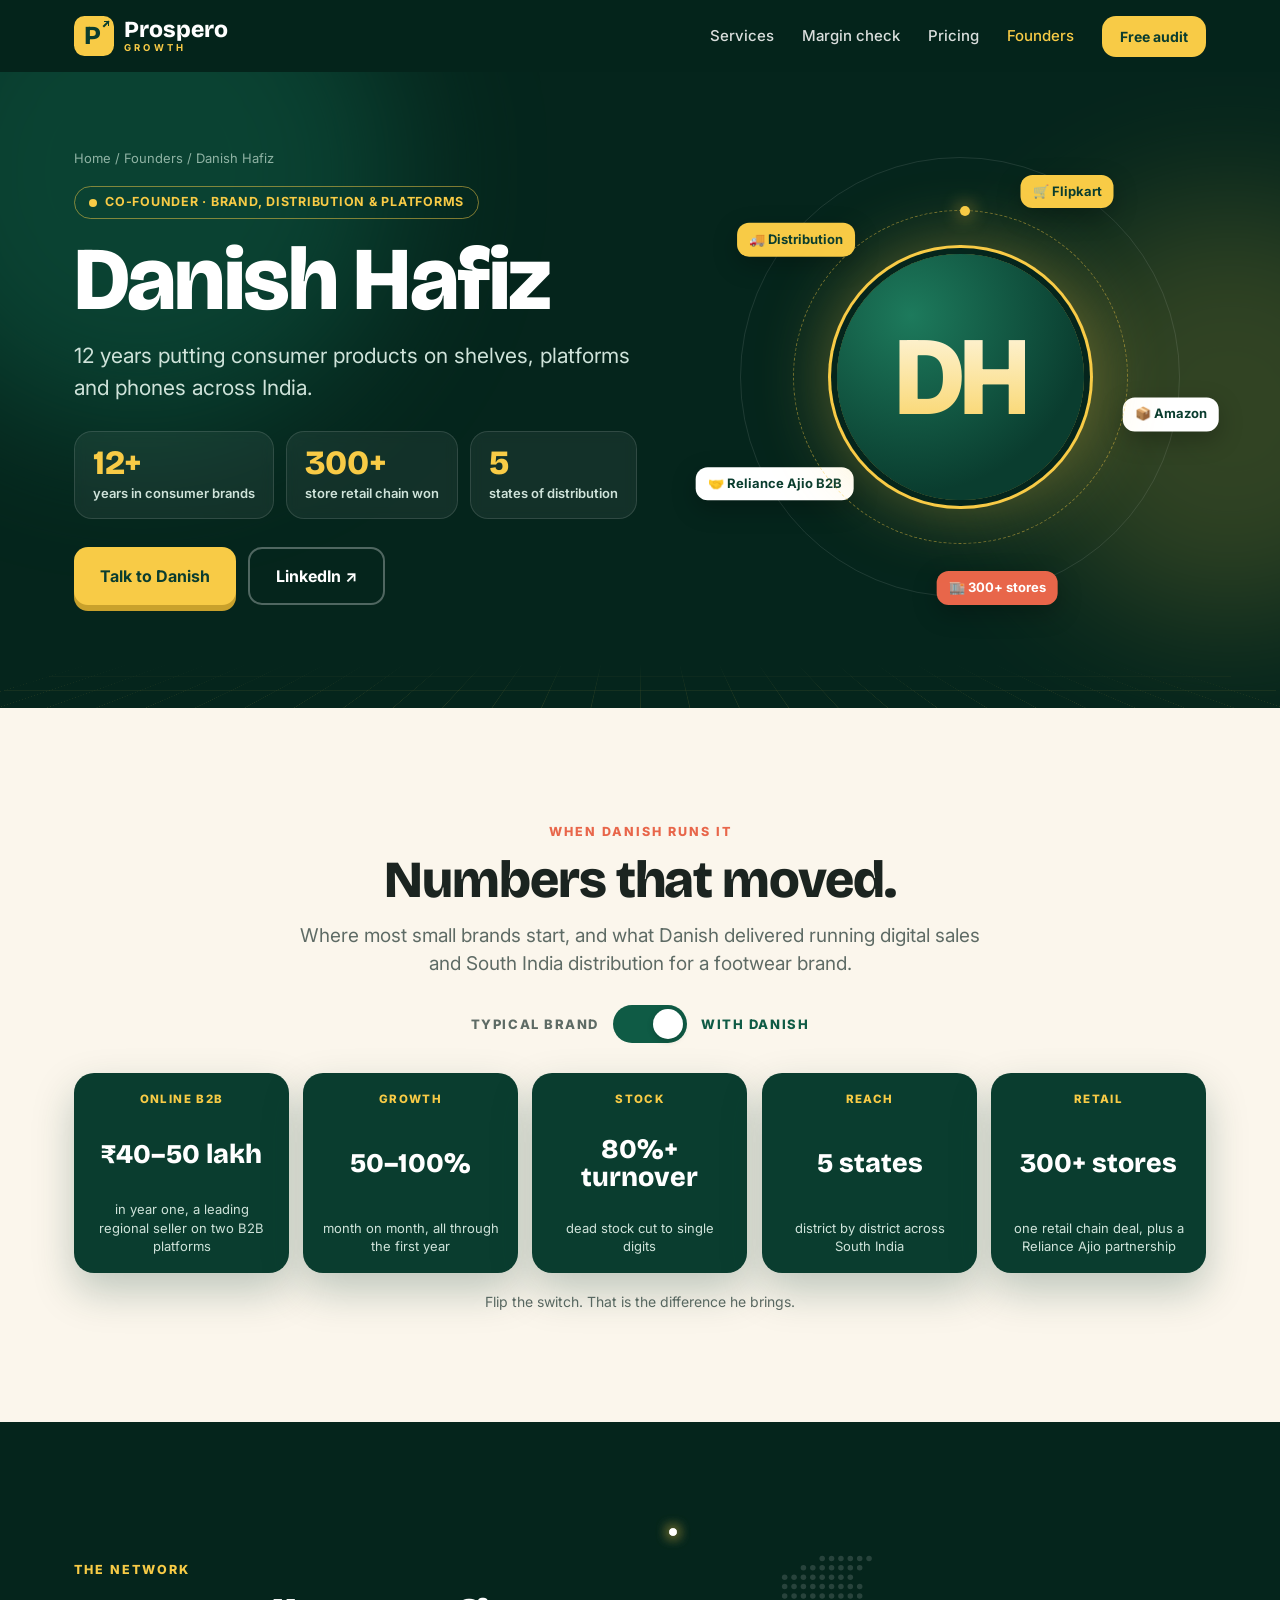
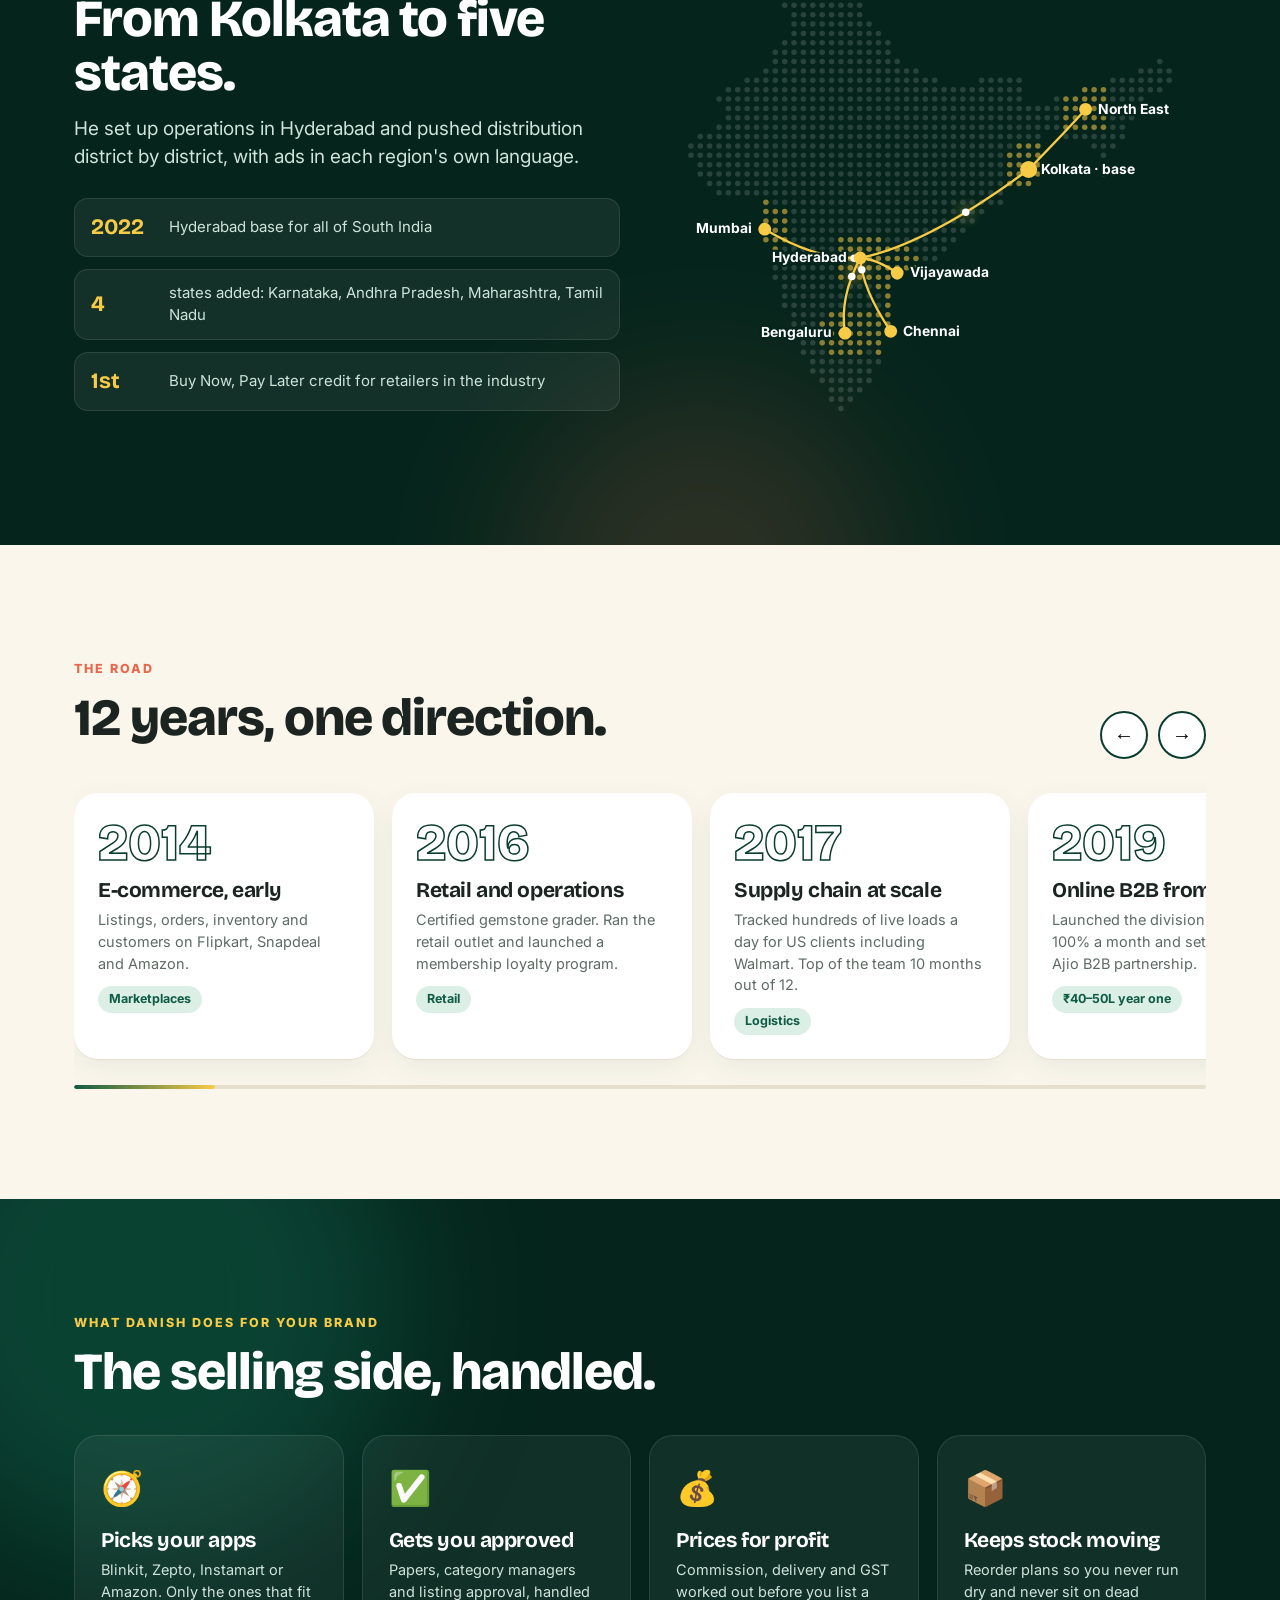
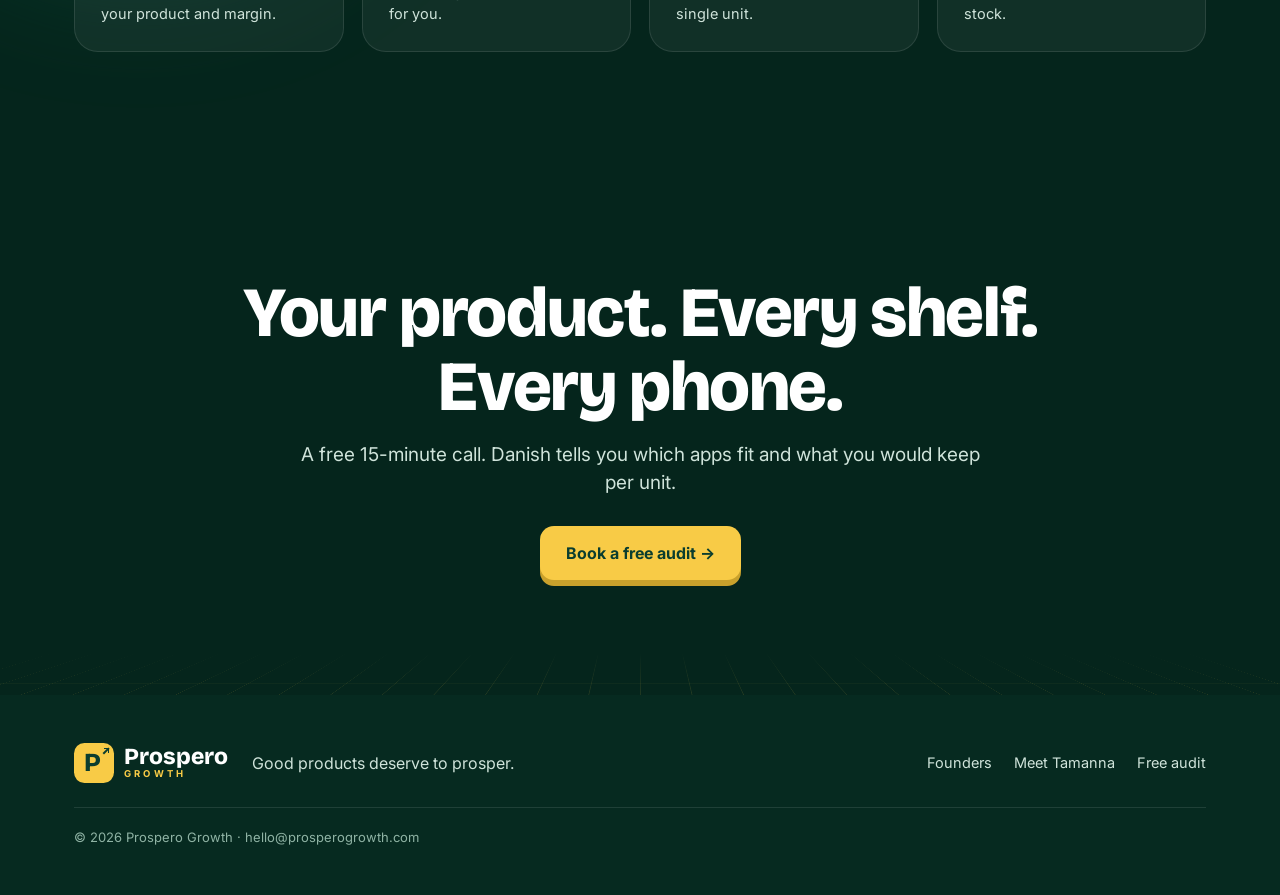
==== commit 8294359d: "Tamanna page: results as numbers, add Savera and Riga work Replace the text-heavy company section wi" ====
--- a/danish.html
+++ b/danish.html
@@ -9,8 +9,8 @@
 <link rel="preconnect" href="https://fonts.gstatic.com" crossorigin>
 <link href="https://fonts.googleapis.com/css2?family=Bricolage+Grotesque:opsz,wght@12..96,500;12..96,700;12..96,800&family=Inter:wght@400;500;600;700;800&display=swap" rel="stylesheet">
 <link rel="icon" href="data:image/svg+xml,%3Csvg xmlns='http://www.w3.org/2000/svg' viewBox='0 0 64 64'%3E%3Crect width='64' height='64' rx='16' fill='%230A3D2F'/%3E%3Ctext x='28' y='47' font-family='Arial Black,Arial' font-weight='900' font-size='40' text-anchor='middle' fill='%23F8CB46'%3EP%3C/text%3E%3Cpath d='M44 12h9v9M53 12l-10 10' stroke='%23fff' stroke-width='4' fill='none' stroke-linecap='round'/%3E%3C/svg%3E">
-<link rel="stylesheet" href="styles.css">
-<link rel="stylesheet" href="founder.css">
+<link rel="stylesheet" href="styles.css?v=6">
+<link rel="stylesheet" href="founder.css?v=6">
 </head>
 <body class="fx">
 
@@ -165,6 +165,6 @@
   </div>
 </footer>
 <div class="mbar" id="mbar" aria-hidden="true"><a href="founders.html" class="mb2">← Founders</a><a href="index.html#audit" class="btn btn-y">Talk to Danish</a></div>
-<script src="founder.js"></script>
+<script src="founder.js?v=6"></script>
 </body>
 </html>
--- a/founder.css
+++ b/founder.css
@@ -291,3 +291,84 @@
   .orbit{width:min(300px,74vw)}
   .badge{transform:rotate(var(--a)) translateX(calc(min(300px,74vw) / 2 - 34px)) rotate(calc(-1 * var(--a)))}
 }
+/* led marketing + brains */
+.ledsec{background:linear-gradient(180deg,#05251c,#0A3D2F)}
+.ledgrid{display:grid;grid-template-columns:repeat(3,1fr);gap:18px;margin-top:34px}
+.led{position:relative;border-radius:24px;padding:26px;background:rgba(255,255,255,.05);border:1.5px solid rgba(255,255,255,.12);overflow:hidden;transition:transform .3s,border-color .3s}
+.led:after{content:"";position:absolute;left:0;top:0;height:3px;width:0;background:linear-gradient(90deg,var(--y),var(--c));transition:width .8s}
+.led.in:after{width:100%}
+.led:hover{transform:translateY(-6px);border-color:var(--y)}
+.ledtop{display:flex;justify-content:space-between;align-items:center;gap:10px}
+.wmk{font-family:'Bricolage Grotesque';font-weight:800;font-size:28px;color:#fff;letter-spacing:-.02em}
+.since{font-size:12px;font-weight:700;color:var(--y);background:rgba(248,203,70,.12);border-radius:20px;padding:4px 10px;white-space:nowrap}
+.led h3{color:#fff;margin:16px 0 8px;font-size:19px}
+.led p{color:#cfe3da;font-size:14.5px}
+.tagl{display:inline-block;margin-top:14px;font-size:12.5px;font-weight:700;color:var(--gd);background:var(--y);border-radius:20px;padding:4px 11px}
+.brains{margin-top:56px}
+.braingrid{display:grid;grid-template-columns:repeat(4,1fr);gap:14px;margin-top:6px}
+.bcard{border-radius:20px;padding:20px;background:#fff;color:var(--ink);transition:transform .3s}
+.bcard:hover{transform:translateY(-5px) rotate(-1deg)}
+.bcard b{font-size:30px;display:inline-block;animation:bob 3s ease-in-out infinite}
+.bcard:nth-child(2) b{animation-delay:.4s}.bcard:nth-child(3) b{animation-delay:.8s}.bcard:nth-child(4) b{animation-delay:1.2s}
+.bcard h3{margin:10px 0 6px;font-size:18px}
+.bcard p{color:var(--mu);font-size:14px}
+@media (max-width:980px){.ledgrid{grid-template-columns:1fr}.braingrid{grid-template-columns:1fr 1fr}}
+@media (max-width:560px){.braingrid{grid-template-columns:1fr}.wmk{font-size:24px}}
+/* bento results */
+.bento{display:grid;grid-template-columns:repeat(3,1fr);gap:16px;margin-top:30px}
+.bx{border-radius:24px;padding:22px;background:rgba(255,255,255,.05);border:1.5px solid rgba(255,255,255,.12);position:relative;overflow:hidden;transition:transform .3s,border-color .3s}
+.bx:hover{transform:translateY(-5px);border-color:var(--y)}
+.bx.big{grid-column:span 2;grid-row:span 2;background:linear-gradient(150deg,rgba(248,203,70,.16),rgba(255,255,255,.04))}
+.bxhead{display:flex;justify-content:space-between;align-items:center;gap:10px;flex-wrap:wrap;margin-bottom:16px}
+.nums{display:grid;grid-template-columns:1fr 1fr;gap:12px}
+.nums.n3{grid-template-columns:repeat(3,1fr);gap:14px}
+.nums.n1{grid-template-columns:1fr}
+.nums div{background:rgba(0,0,0,.22);border-radius:16px;padding:14px}
+.nums strong{display:block;font-family:'Bricolage Grotesque';font-weight:800;font-size:clamp(28px,3vw,40px);line-height:1;color:var(--y)}
+.bx.big .nums strong{font-size:clamp(34px,4vw,56px)}
+.nums span{display:block;font-size:12.5px;color:#cfe3da;margin-top:6px;font-weight:600}
+.bxtag{margin-top:12px;font-size:12.5px;font-weight:700;color:var(--gd);background:var(--y);border-radius:20px;padding:4px 11px;display:inline-block}
+.bx.riga{background:linear-gradient(150deg,rgba(232,102,74,.25),rgba(255,255,255,.04))}
+.led{display:none}
+.brainrow{margin-top:44px}
+.bpills{display:grid;grid-template-columns:repeat(4,1fr);gap:12px}
+.bp{display:flex;gap:12px;align-items:center;background:#fff;color:var(--ink);border-radius:18px;padding:14px 16px}
+.bp b{font-size:26px;animation:bob 3s ease-in-out infinite}
+.bp strong{display:block;font-family:'Bricolage Grotesque';font-size:16px}
+.bp span{font-size:12.5px;color:var(--mu);font-weight:600}
+/* work cards */
+.work2{display:grid;grid-template-columns:1.3fr 1fr;gap:18px;margin-top:22px}
+.wk{display:grid;grid-template-columns:1fr 1fr;background:#fff;border-radius:24px;overflow:hidden;box-shadow:var(--sh);transition:transform .3s}
+.wk:hover{transform:translateY(-6px)}
+.wkimg{position:relative;min-height:240px;background:#111}
+.wkimg img{width:100%;height:100%;object-fit:cover;display:block}
+.wkbadge{position:absolute;left:10px;bottom:10px;background:var(--y);color:var(--gd);font-weight:800;font-size:12px;border-radius:20px;padding:5px 10px}
+.rigart{background:radial-gradient(circle at 30% 30%,#f6d6c8,#E8664A 75%);display:flex;flex-direction:column;align-items:center;justify-content:center;color:#fff}
+.rigart span{font-family:'Bricolage Grotesque';font-weight:800;font-size:64px;letter-spacing:-.03em}
+.rigart small{font-weight:700;letter-spacing:.2em;text-transform:uppercase;font-size:11px}
+.wkbody{padding:20px;display:flex;flex-direction:column;gap:6px}
+.wkbody h3{font-size:24px}
+.wknums{display:grid;gap:8px;margin:6px 0}
+.wknums div{display:flex;align-items:baseline;gap:8px}
+.wknums strong{font-family:'Bricolage Grotesque';font-weight:800;font-size:24px;color:var(--g)}
+.wknums span{font-size:13px;color:var(--mu);font-weight:600}
+.wklink{margin-top:auto;font-weight:800;color:var(--c)}
+.wk.riga{grid-template-columns:.8fr 1fr}
+@media (max-width:980px){
+  .bento{grid-template-columns:1fr 1fr}
+  .bx.big{grid-column:1/-1;grid-row:auto}
+  .bpills{grid-template-columns:1fr 1fr}
+  .work2{grid-template-columns:1fr}
+}
+@media (max-width:560px){
+  .bento{grid-template-columns:1fr}
+  .nums.n3{grid-template-columns:1fr 1fr}
+  .bpills{grid-template-columns:1fr}
+  .wk,.wk.riga{grid-template-columns:1fr}
+  .wkimg{min-height:200px}
+}
+.bx.big{grid-row:auto}
+.bento{grid-auto-flow:dense}
+.bx.gini{background:linear-gradient(150deg,rgba(127,184,160,.22),rgba(255,255,255,.04))}
+.tagw{display:inline-block;align-self:flex-start;background:var(--cl);color:#b23b22;font-weight:800;font-size:11.5px;letter-spacing:.1em;text-transform:uppercase;border-radius:20px;padding:4px 11px}
+.wksub{font-size:14px;color:var(--mu)}
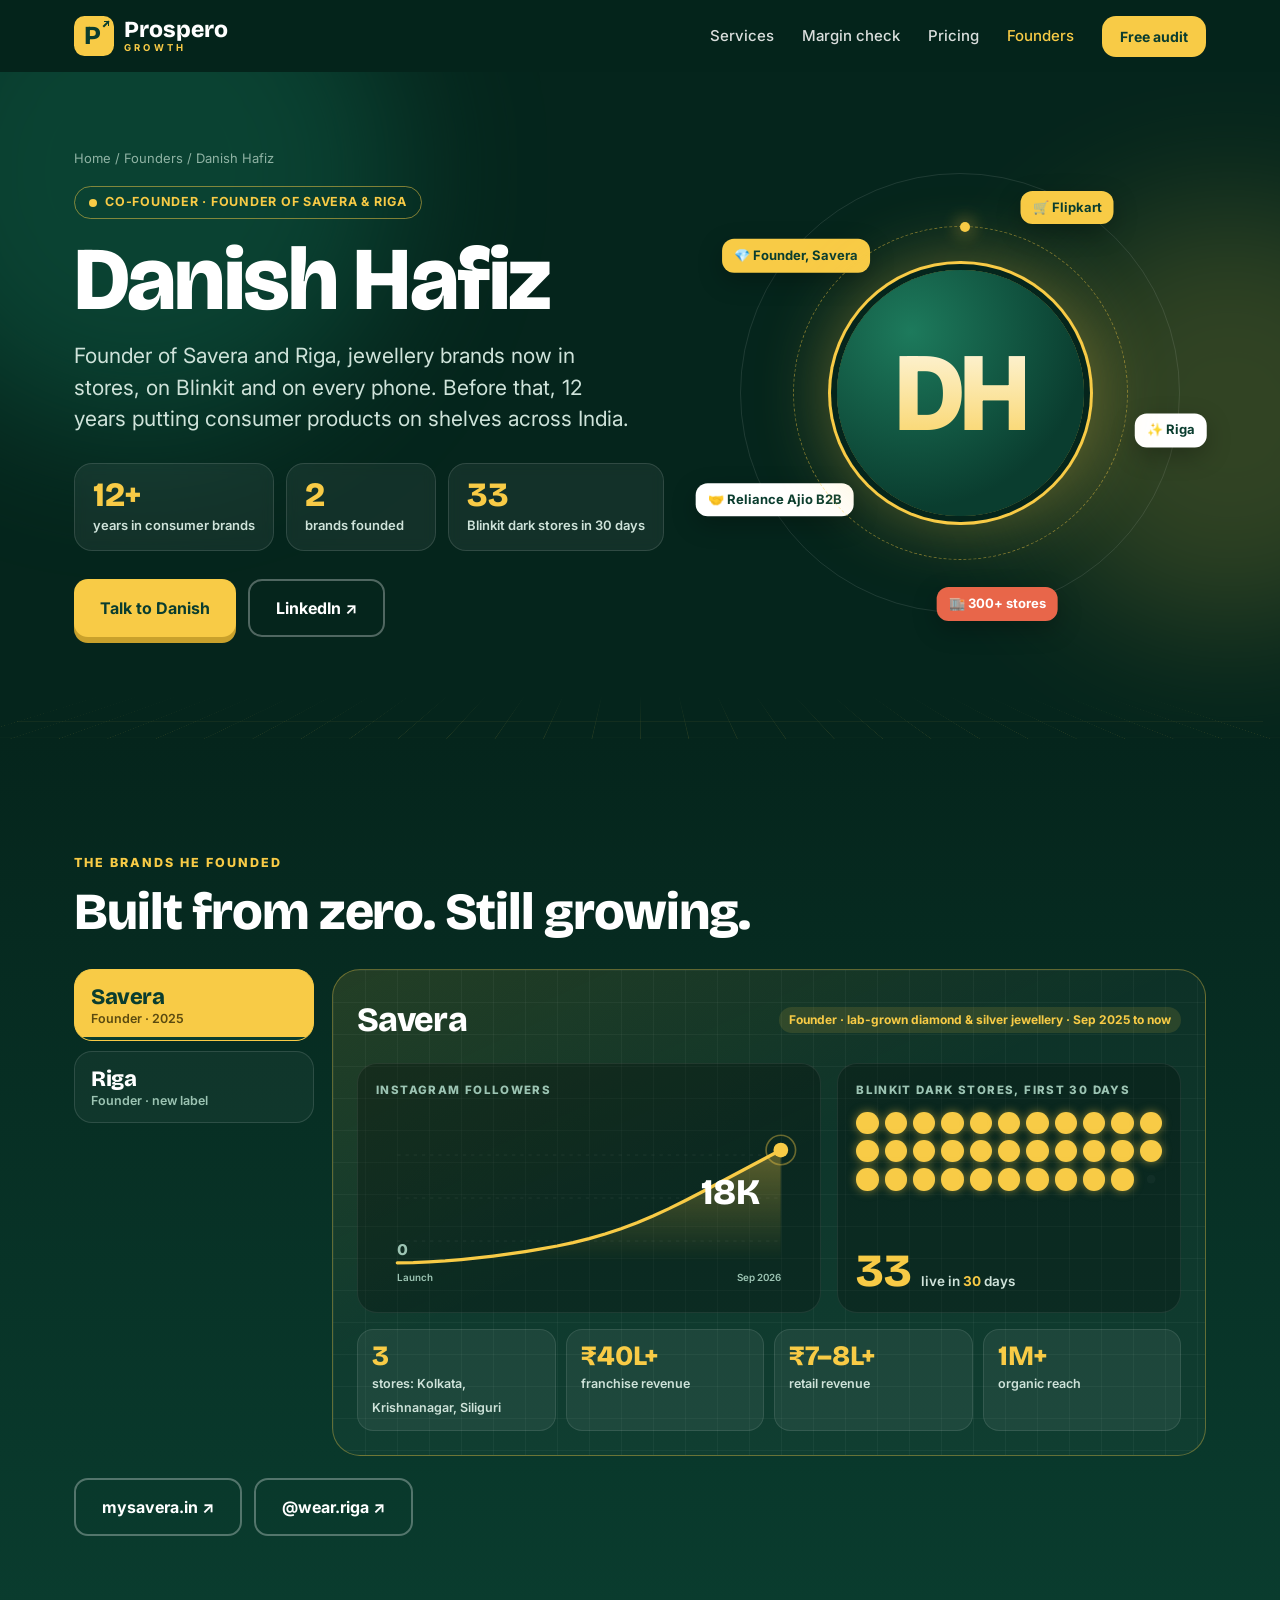
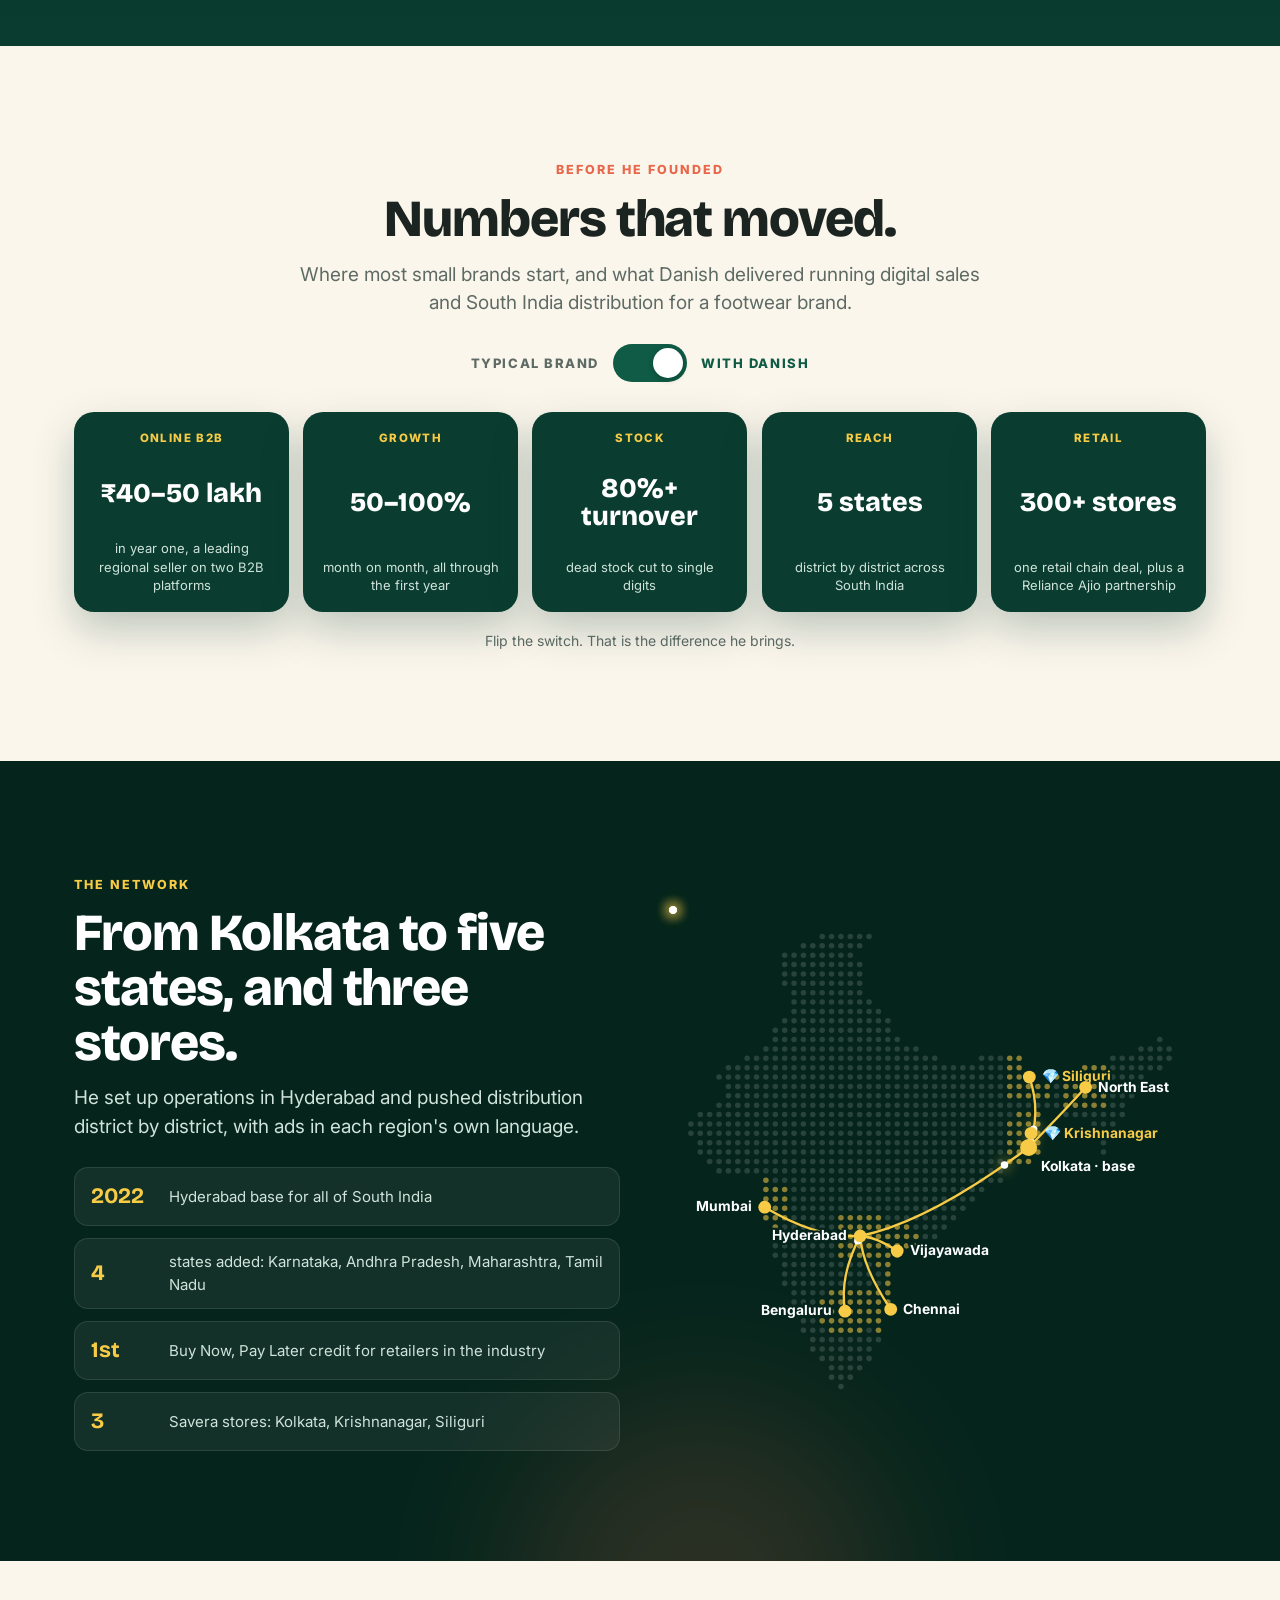
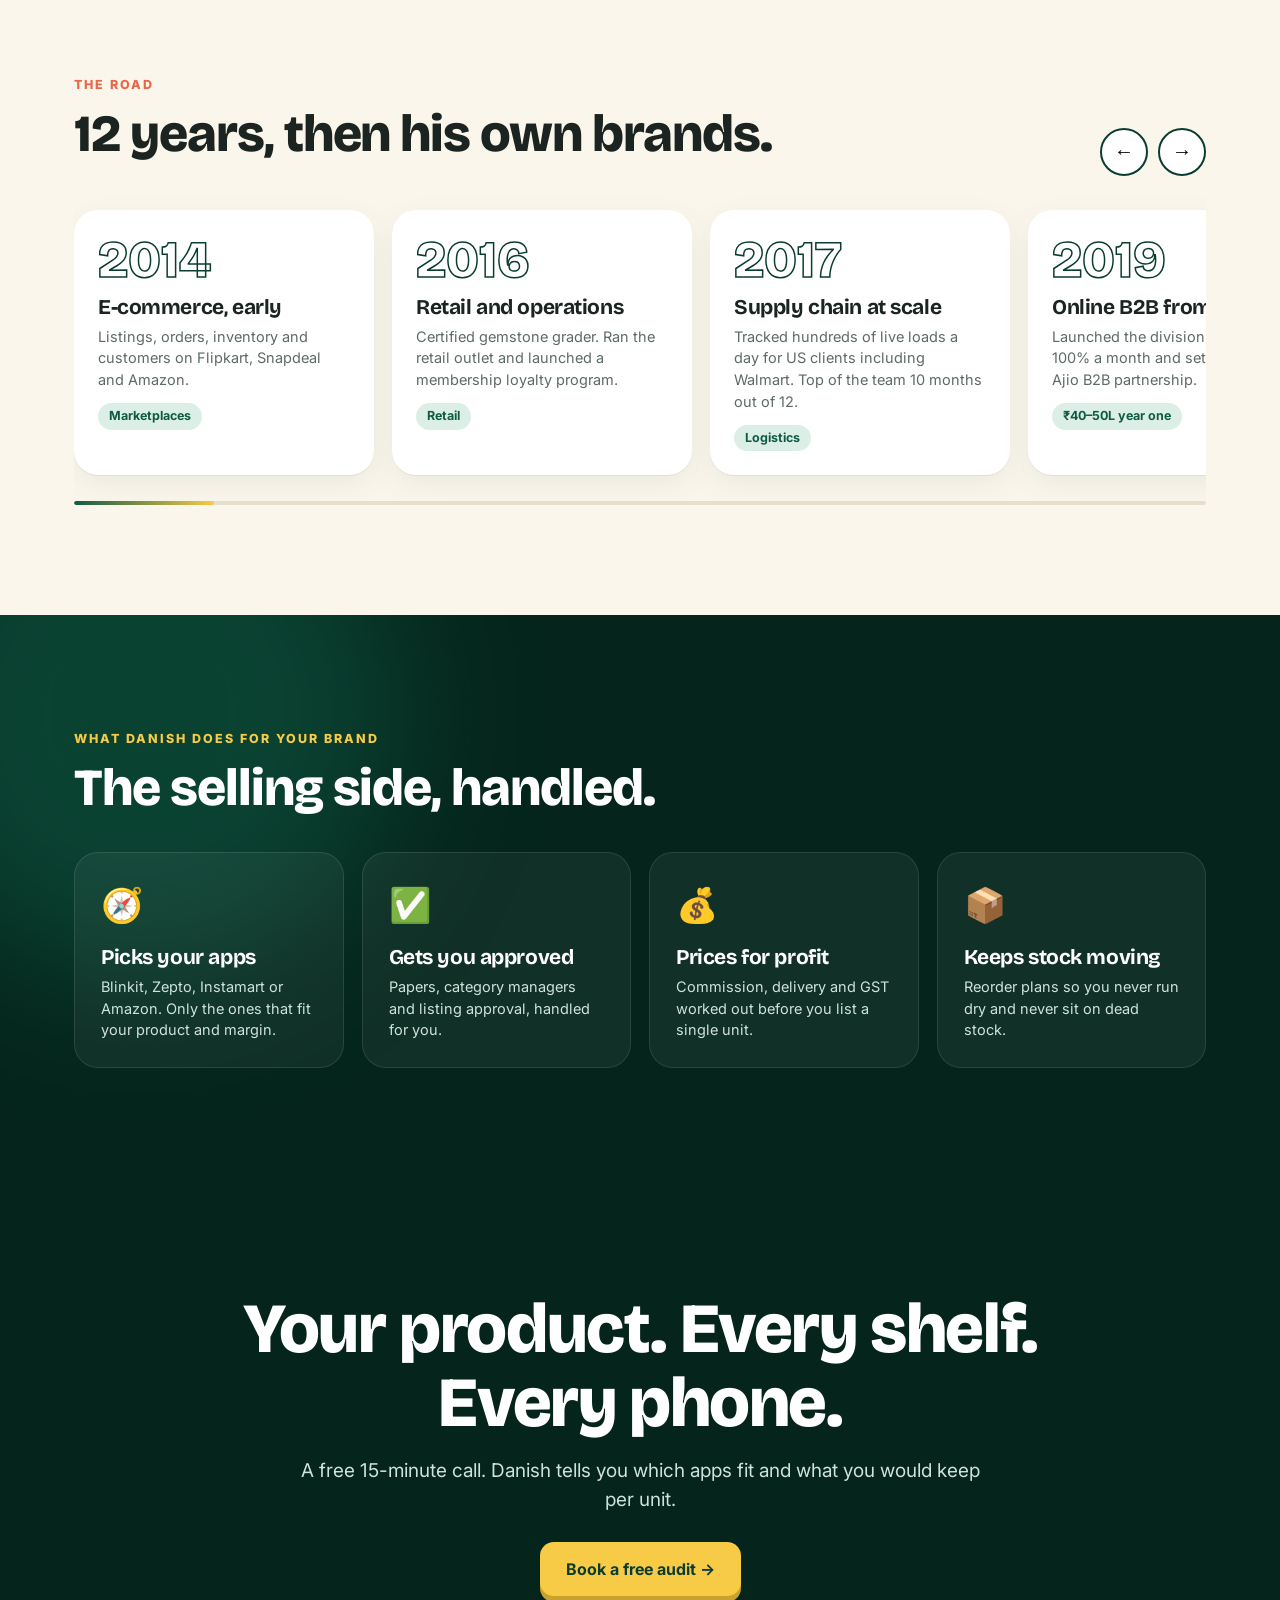
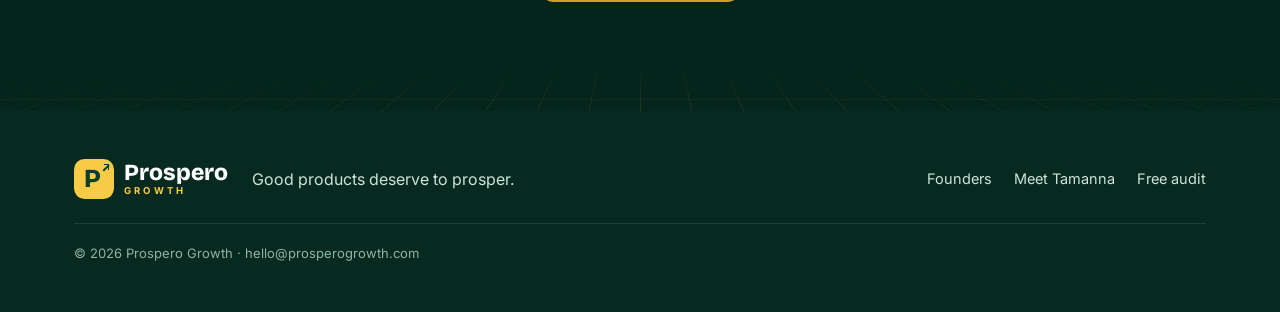
==== commit 72eae8a2: "Danish page: position him as founder of Savera and Riga Founder results console (Savera: followers, " ====
--- a/danish.html
+++ b/danish.html
@@ -10,7 +10,7 @@
 <link href="https://fonts.googleapis.com/css2?family=Bricolage+Grotesque:opsz,wght@12..96,500;12..96,700;12..96,800&family=Inter:wght@400;500;600;700;800&display=swap" rel="stylesheet">
 <link rel="icon" href="data:image/svg+xml,%3Csvg xmlns='http://www.w3.org/2000/svg' viewBox='0 0 64 64'%3E%3Crect width='64' height='64' rx='16' fill='%230A3D2F'/%3E%3Ctext x='28' y='47' font-family='Arial Black,Arial' font-weight='900' font-size='40' text-anchor='middle' fill='%23F8CB46'%3EP%3C/text%3E%3Cpath d='M44 12h9v9M53 12l-10 10' stroke='%23fff' stroke-width='4' fill='none' stroke-linecap='round'/%3E%3C/svg%3E">
 <link rel="stylesheet" href="styles.css?v=6">
-<link rel="stylesheet" href="founder.css?v=6">
+<link rel="stylesheet" href="founder.css?v=8">
 </head>
 <body class="fx">
 
@@ -35,13 +35,13 @@
   <div class="wrap fp-heroin">
     <div>
       <div class="crumbs"><a href="index.html">Home</a> / <a href="founders.html">Founders</a> / Danish Hafiz</div>
-      <span class="rolechip"><i></i>Co-founder · Brand, distribution &amp; platforms</span>
+      <span class="rolechip"><i></i>Co-founder · Founder of Savera &amp; Riga</span>
       <h1 class="glowtxt">Danish Hafiz</h1>
-      <p class="fp-lede">12 years putting consumer products on shelves, platforms and phones across India.</p>
+      <p class="fp-lede">Founder of Savera and Riga, jewellery brands now in stores, on Blinkit and on every phone. Before that, 12 years putting consumer products on shelves across India.</p>
       <div class="statcards">
         <div class="sc"><strong data-count="12" data-suffix="+">12+</strong><span>years in consumer brands</span></div>
-        <div class="sc"><strong data-count="300" data-suffix="+">300+</strong><span>store retail chain won</span></div>
-        <div class="sc"><strong data-count="5">5</strong><span>states of distribution</span></div>
+        <div class="sc"><strong data-count="2">2</strong><span>brands founded</span></div>
+        <div class="sc"><strong data-count="33">33</strong><span>Blinkit dark stores in 30 days</span></div>
       </div>
       <div class="herobtns">
         <a href="index.html#audit" class="btn btn-y">Talk to Danish</a>
@@ -51,21 +51,53 @@
     <div class="orbit" aria-hidden="true">
       <div class="ring r2">
         <div class="badge y" style="--a:-60deg"><span>🛒 Flipkart</span></div>
-        <div class="badge" style="--a:10deg"><span>📦 Amazon</span></div>
+        <div class="badge" style="--a:10deg"><span>✨ Riga</span></div>
         <div class="badge c" style="--a:80deg"><span>🏬 300+ stores</span></div>
         <div class="badge" style="--a:150deg"><span>🤝 Reliance Ajio B2B</span></div>
-        <div class="badge y" style="--a:220deg"><span>🚚 Distribution</span></div>
+        <div class="badge y" style="--a:220deg"><span>💎 Founder, Savera</span></div>
       </div>
       <div class="ring r1"><span class="spark"></span></div>
       <div class="core"><div class="mono-core"><span>DH</span></div></div>
     </div>
+  </div>
+</section>
+
+<!-- FOUNDED -->
+<section class="sec night ledsec">
+  <div class="wrap">
+    <span class="kicker">The brands he founded</span>
+    <h2>Built from zero. Still growing.</h2>
+    <div class="console" id="console">
+      <div class="ctabs" role="tablist">
+        <button class="ctab on" data-p="0"><b>Savera</b><span>Founder · 2025</span><i></i></button>
+        <button class="ctab" data-p="1"><b>Riga</b><span>Founder · new label</span><i></i></button>
+      </div>
+      <div class="cpanel">
+        <div class="pane on">
+          <div class="phead"><span class="wmk">Savera</span><span class="since">Founder · lab-grown diamond &amp; silver jewellery · Sep 2025 to now</span></div>
+          <div class="pviz">
+            <div class="vcard wide"><small>Instagram followers</small><div class="viz-line" data-to="18K" data-from="0" data-x0="Launch" data-x1="Sep 2026"></div></div>
+            <div class="vcard"><small>Blinkit dark stores, first 30 days</small><div class="viz-dots" data-n="33" data-total="33" data-cols="11"></div><div class="vfoot"><b class="vbig" data-tick="33">33</b><span>live in <b class="vday" data-tick="30">30</b> days</span></div></div>
+          </div>
+          <div class="kpis"><div><strong>3</strong><span>stores: Kolkata, Krishnanagar, Siliguri</span></div><div><strong>₹40L+</strong><span>franchise revenue</span></div><div><strong>₹7–8L+</strong><span>retail revenue</span></div><div><strong>1M+</strong><span>organic reach</span></div></div>
+        </div>
+        <div class="pane">
+          <div class="phead"><span class="wmk">Riga</span><span class="since">Founder · everyday jewellery · @wear.riga</span></div>
+          <div class="pviz">
+            <div class="vcard wide"><small>Instagram followers</small><div class="viz-line" data-to="3.2K+" data-from="0" data-x0="Launch" data-x1="Sep 2026"></div></div>
+            <div class="vcard rcard"><small>A second brand</small><div class="viz-ring" data-label="0 → 3.2K"></div><div class="vfoot"><span>a new label, launched from scratch</span></div></div>
+          </div>
+        </div>
+      </div>
+    </div>
+    <div class="herobtns" style="margin-top:22px"><a href="https://mysavera.in" target="_blank" rel="noopener" class="btn btn-li">mysavera.in ↗</a><a href="https://www.instagram.com/wear.riga/" target="_blank" rel="noopener" class="btn btn-li">@wear.riga ↗</a></div>
   </div>
 </section>
 
 <!-- FLIP -->
 <section class="sec paper center">
   <div class="wrap">
-    <span class="kicker">When Danish runs it</span>
+    <span class="kicker">Before he founded</span>
     <h2>Numbers that moved.</h2>
     <p class="lead">Where most small brands start, and what Danish delivered running digital sales and South India distribution for a footwear brand.</p>
     <button class="switch" data-for="flips" aria-pressed="false"><span class="l1">Typical brand</span><span class="tr"></span><span class="l2">With Danish</span></button>
@@ -101,12 +133,13 @@
   <div class="wrap mapwrap">
     <div>
       <span class="kicker">The network</span>
-      <h2>From Kolkata to five states.</h2>
+      <h2>From Kolkata to five states, and three stores.</h2>
       <p class="lead">He set up operations in Hyderabad and pushed distribution district by district, with ads in each region's own language.</p>
       <div class="legend">
         <div><b>2022</b>Hyderabad base for all of South India</div>
         <div><b>4</b>states added: Karnataka, Andhra Pradesh, Maharashtra, Tamil Nadu</div>
         <div><b>1st</b>Buy Now, Pay Later credit for retailers in the industry</div>
+        <div><b>3</b>Savera stores: Kolkata, Krishnanagar, Siliguri</div>
       </div>
     </div>
     <svg class="indiamap" id="indiamap" role="img" aria-label="Map of India showing distribution routes from Kolkata and Hyderabad"></svg>
@@ -117,7 +150,7 @@
 <section class="sec paper">
   <div class="wrap railwrap">
     <div class="railtop">
-      <div><span class="kicker">The road</span><h2>12 years, one direction.</h2></div>
+      <div><span class="kicker">The road</span><h2>12 years, then his own brands.</h2></div>
       <div class="railbtns"><button data-dir="-1" aria-label="Back">←</button><button data-dir="1" aria-label="Next">→</button></div>
     </div>
     <div class="rail">
@@ -126,7 +159,8 @@
       <article class="stop"><div class="yr">2017</div><h3>Supply chain at scale</h3><p>Tracked hundreds of live loads a day for US clients including Walmart. Top of the team 10 months out of 12.</p><span class="pill">Logistics</span></article>
       <article class="stop"><div class="yr">2019</div><h3>Online B2B from zero</h3><p>Launched the division, grew it 50 to 100% a month and set up a Reliance Ajio B2B partnership.</p><span class="pill">₹40–50L year one</span></article>
       <article class="stop"><div class="yr">2022</div><h3>South India, built</h3><p>Hyderabad operations, four new states, a 300+ store chain and an industry-first credit option for retailers.</p><span class="pill">5 states</span></article>
-      <article class="stop now"><div class="yr">Now</div><h3>Prospero Growth</h3><p>Bringing all of it to small Indian brands that deserve to be on every shelf and every phone.</p><span class="pill">Co-founder</span></article>
+      <article class="stop"><div class="yr">2025</div><h3>Founded Savera</h3><p>A jewellery brand taken to 3 stores, 33 Blinkit dark stores and 18K followers, then a second label, Riga.</p><span class="pill">Founder</span></article>
+      <article class="stop now"><div class="yr">Now</div><h3>Prospero Growth</h3><p>Bringing everything he learned building his own brands to small Indian brands.</p><span class="pill">Co-founder</span></article>
     </div>
     <div class="railbar"><i></i></div>
   </div>
@@ -165,6 +199,6 @@
   </div>
 </footer>
 <div class="mbar" id="mbar" aria-hidden="true"><a href="founders.html" class="mb2">← Founders</a><a href="index.html#audit" class="btn btn-y">Talk to Danish</a></div>
-<script src="founder.js?v=6"></script>
+<script src="founder.js?v=9"></script>
 </body>
 </html>
--- a/founder.css
+++ b/founder.css
@@ -372,3 +372,95 @@
 .bx.gini{background:linear-gradient(150deg,rgba(127,184,160,.22),rgba(255,255,255,.04))}
 .tagw{display:inline-block;align-self:flex-start;background:var(--cl);color:#b23b22;font-weight:800;font-size:11.5px;letter-spacing:.1em;text-transform:uppercase;border-radius:20px;padding:4px 11px}
 .wksub{font-size:14px;color:var(--mu)}
+/* ===== results console ===== */
+.console{display:grid;grid-template-columns:240px 1fr;gap:18px;margin-top:30px;align-items:stretch}
+.ctabs{display:flex;flex-direction:column;gap:10px}
+.ctab{position:relative;overflow:hidden;text-align:left;border:1.5px solid rgba(255,255,255,.12);background:rgba(255,255,255,.04);color:#fff;border-radius:18px;padding:14px 16px;cursor:pointer;font-family:inherit;transition:background .25s,border-color .25s,transform .25s}
+.ctab:hover{transform:translateX(4px)}
+.ctab b{display:block;font-family:'Bricolage Grotesque';font-size:22px;font-weight:800;letter-spacing:-.02em}
+.ctab span{font-size:12.5px;color:#9cc4b3;font-weight:600}
+.ctab.on{background:var(--y);border-color:var(--y);color:var(--gd)}
+.ctab.on span{color:#5a4a10}
+.ctab i{position:absolute;left:0;bottom:0;height:3px;width:0;background:var(--gd)}
+.ctab.on.auto i{animation:fill 7s linear forwards}
+.cpanel{position:relative;border-radius:28px;background:linear-gradient(155deg,rgba(248,203,70,.12),rgba(255,255,255,.03) 45%);border:1.5px solid rgba(248,203,70,.35);padding:24px;min-height:470px;overflow:hidden}
+.cpanel:before{content:"";position:absolute;inset:0;background-image:linear-gradient(rgba(255,255,255,.04) 1px,transparent 1px),linear-gradient(90deg,rgba(255,255,255,.04) 1px,transparent 1px);background-size:32px 32px;pointer-events:none}
+.pane{display:none;position:relative}
+.pane.on{display:block;animation:paneIn .5s cubic-bezier(.2,1,.3,1)}
+@keyframes paneIn{from{opacity:0;transform:translateY(14px)}to{opacity:1;transform:none}}
+.phead{display:flex;justify-content:space-between;align-items:center;gap:12px;flex-wrap:wrap;margin-bottom:18px}
+.phead .wmk{font-size:34px}
+.pviz{display:grid;grid-template-columns:1.35fr 1fr;gap:16px}
+.vcard{background:rgba(0,0,0,.25);border:1px solid rgba(255,255,255,.08);border-radius:20px;padding:18px;display:flex;flex-direction:column;gap:12px;min-height:250px}
+.vcard small{font-size:11.5px;font-weight:800;letter-spacing:.12em;text-transform:uppercase;color:#9cc4b3}
+.vfoot{display:flex;align-items:baseline;gap:10px;margin-top:auto;color:#cfe3da;font-size:13.5px;font-weight:600}
+.vbig{font-family:'Bricolage Grotesque';font-weight:800;font-size:46px;line-height:1;color:var(--y)}
+.vday{color:var(--y)}
+/* line chart */
+.viz-line{position:relative;flex:1;min-height:200px}
+.viz-line svg{width:100%;height:100%;overflow:visible}
+.viz-line .area{fill:url(#lg)}
+.viz-line .ln{fill:none;stroke:var(--y);stroke-width:4;stroke-linecap:round;stroke-dasharray:900;stroke-dashoffset:900;animation:draw 1.8s .2s cubic-bezier(.4,0,.2,1) forwards}
+@keyframes draw{to{stroke-dashoffset:0}}
+.viz-line .area{opacity:0;animation:fadeA 1s 1.2s forwards}
+@keyframes fadeA{to{opacity:1}}
+.viz-line .end{opacity:0;animation:popE .5s 1.8s cubic-bezier(.3,1.6,.5,1) forwards;transform-box:fill-box;transform-origin:center}
+@keyframes popE{from{opacity:0;transform:scale(0)}to{opacity:1;transform:scale(1)}}
+.viz-line .gl{stroke:rgba(255,255,255,.08);stroke-dasharray:4 6}
+.viz-line .ax{font:600 12px Inter,sans-serif;fill:#9cc4b3}
+.viz-line .big{font:800 44px 'Bricolage Grotesque',sans-serif;fill:#fff}
+.viz-line .from{font:800 20px 'Bricolage Grotesque',sans-serif;fill:#9cc4b3}
+/* dots */
+.viz-dots{display:grid;gap:6px}
+.viz-dots i{aspect-ratio:1;border-radius:50%;background:rgba(255,255,255,.08);transform:scale(.4);opacity:.4;transition:transform .35s cubic-bezier(.3,1.6,.5,1),background .35s,opacity .35s}
+.viz-dots i.lit{background:var(--y);transform:scale(1);opacity:1;box-shadow:0 0 10px rgba(248,203,70,.5)}
+.viz-dots.sq i{border-radius:5px}
+.viz-dots.sq i.lit:nth-child(3n){background:#7ee2a8}.viz-dots.sq i.lit:nth-child(5n){background:var(--c)}
+.viz-dots.ppl i{border-radius:50% 50% 40% 40%}
+.viz-dots.ppl i.lit:nth-child(2n){background:#7ee2a8}.viz-dots.ppl i.lit:nth-child(3n){background:var(--c)}
+.viz-dots.shop i{border-radius:4px;aspect-ratio:3/4}
+.viz-dots.shop i.lit:nth-child(4n){background:#E8664A}.viz-dots.shop i.lit:nth-child(4n+1){background:#7FB8A0}.viz-dots.shop i.lit:nth-child(4n+2){background:#c9a27a}
+/* funnel */
+.viz-funnel{display:grid;gap:12px;flex:1;align-content:center}
+.fb{position:relative;height:58px;border-radius:14px;background:rgba(255,255,255,.06);overflow:hidden}
+.fb .fill{position:absolute;inset:0 auto 0 0;width:0;border-radius:14px;background:linear-gradient(90deg,var(--y),#f3a93a);transition:width 1.2s cubic-bezier(.2,1,.3,1)}
+.fb:nth-child(2) .fill{background:linear-gradient(90deg,#7ee2a8,#3f9a74)}
+.fb:nth-child(3) .fill{background:linear-gradient(90deg,#F0A08C,#E8664A)}
+.fb .lbl{position:absolute;inset:0;display:flex;align-items:center;gap:12px;padding:0 16px;color:var(--gd)}
+.fb .lbl b{font-family:'Bricolage Grotesque';font-size:28px;font-weight:800}
+.fb .lbl span{font-weight:700;font-size:14px}
+/* ring */
+.viz-ring{flex:1;display:flex;align-items:center;justify-content:center}
+.viz-ring svg{width:170px;height:170px}
+.viz-ring .rb{fill:none;stroke:rgba(255,255,255,.08);stroke-width:14}
+.viz-ring .rf{fill:none;stroke:var(--c);stroke-width:14;stroke-linecap:round;stroke-dasharray:440;stroke-dashoffset:440;transform:rotate(-90deg);transform-origin:center;animation:ringf 1.6s .3s cubic-bezier(.4,0,.2,1) forwards}
+@keyframes ringf{to{stroke-dashoffset:40}}
+.viz-ring text{font:800 22px 'Bricolage Grotesque',sans-serif;fill:#fff;text-anchor:middle}
+/* buy path */
+.viz-path{display:grid;gap:10px;flex:1;align-content:center}
+.viz-path span{background:#fff;color:var(--gd);font-weight:800;border-radius:14px;padding:12px 14px;opacity:0;transform:translateX(-14px);animation:slideP .5s forwards;position:relative}
+.viz-path span:nth-child(2){animation-delay:.35s;margin-left:16px}.viz-path span:nth-child(3){animation-delay:.7s;margin-left:32px;background:var(--y)}
+@keyframes slideP{to{opacity:1;transform:none}}
+.kpis{display:grid;grid-template-columns:repeat(auto-fit,minmax(130px,1fr));gap:10px;margin-top:16px}
+.kpis div{background:rgba(255,255,255,.06);border:1px solid rgba(255,255,255,.1);border-radius:16px;padding:12px 14px;opacity:0;transform:translateY(10px);animation:slideP .5s forwards}
+.kpis div:nth-child(2){animation-delay:.12s}.kpis div:nth-child(3){animation-delay:.24s}.kpis div:nth-child(4){animation-delay:.36s}
+.kpis strong{display:block;font-family:'Bricolage Grotesque';font-weight:800;font-size:28px;color:var(--y);line-height:1}
+.kpis span{font-size:12.5px;color:#cfe3da;font-weight:600}
+@media (max-width:980px){
+  .console{grid-template-columns:1fr}
+  .ctabs{flex-direction:row;overflow-x:auto;scrollbar-width:none;margin:0 -16px;padding:2px 16px}
+  .ctabs::-webkit-scrollbar{display:none}
+  .ctab{flex:0 0 auto}
+  .ctab:hover{transform:none}
+  .pviz{grid-template-columns:1fr}
+}
+@media (max-width:560px){
+  .cpanel{padding:16px;border-radius:22px}
+  .phead .wmk{font-size:26px}
+  .vcard{min-height:0;padding:14px}
+  .viz-line{min-height:170px}
+  .vbig{font-size:38px}
+  .ctab b{font-size:18px}
+}
+.viz-line svg{height:auto}.viz-line{min-height:0}
+.indiamap .city text.st{fill:#F8CB46}
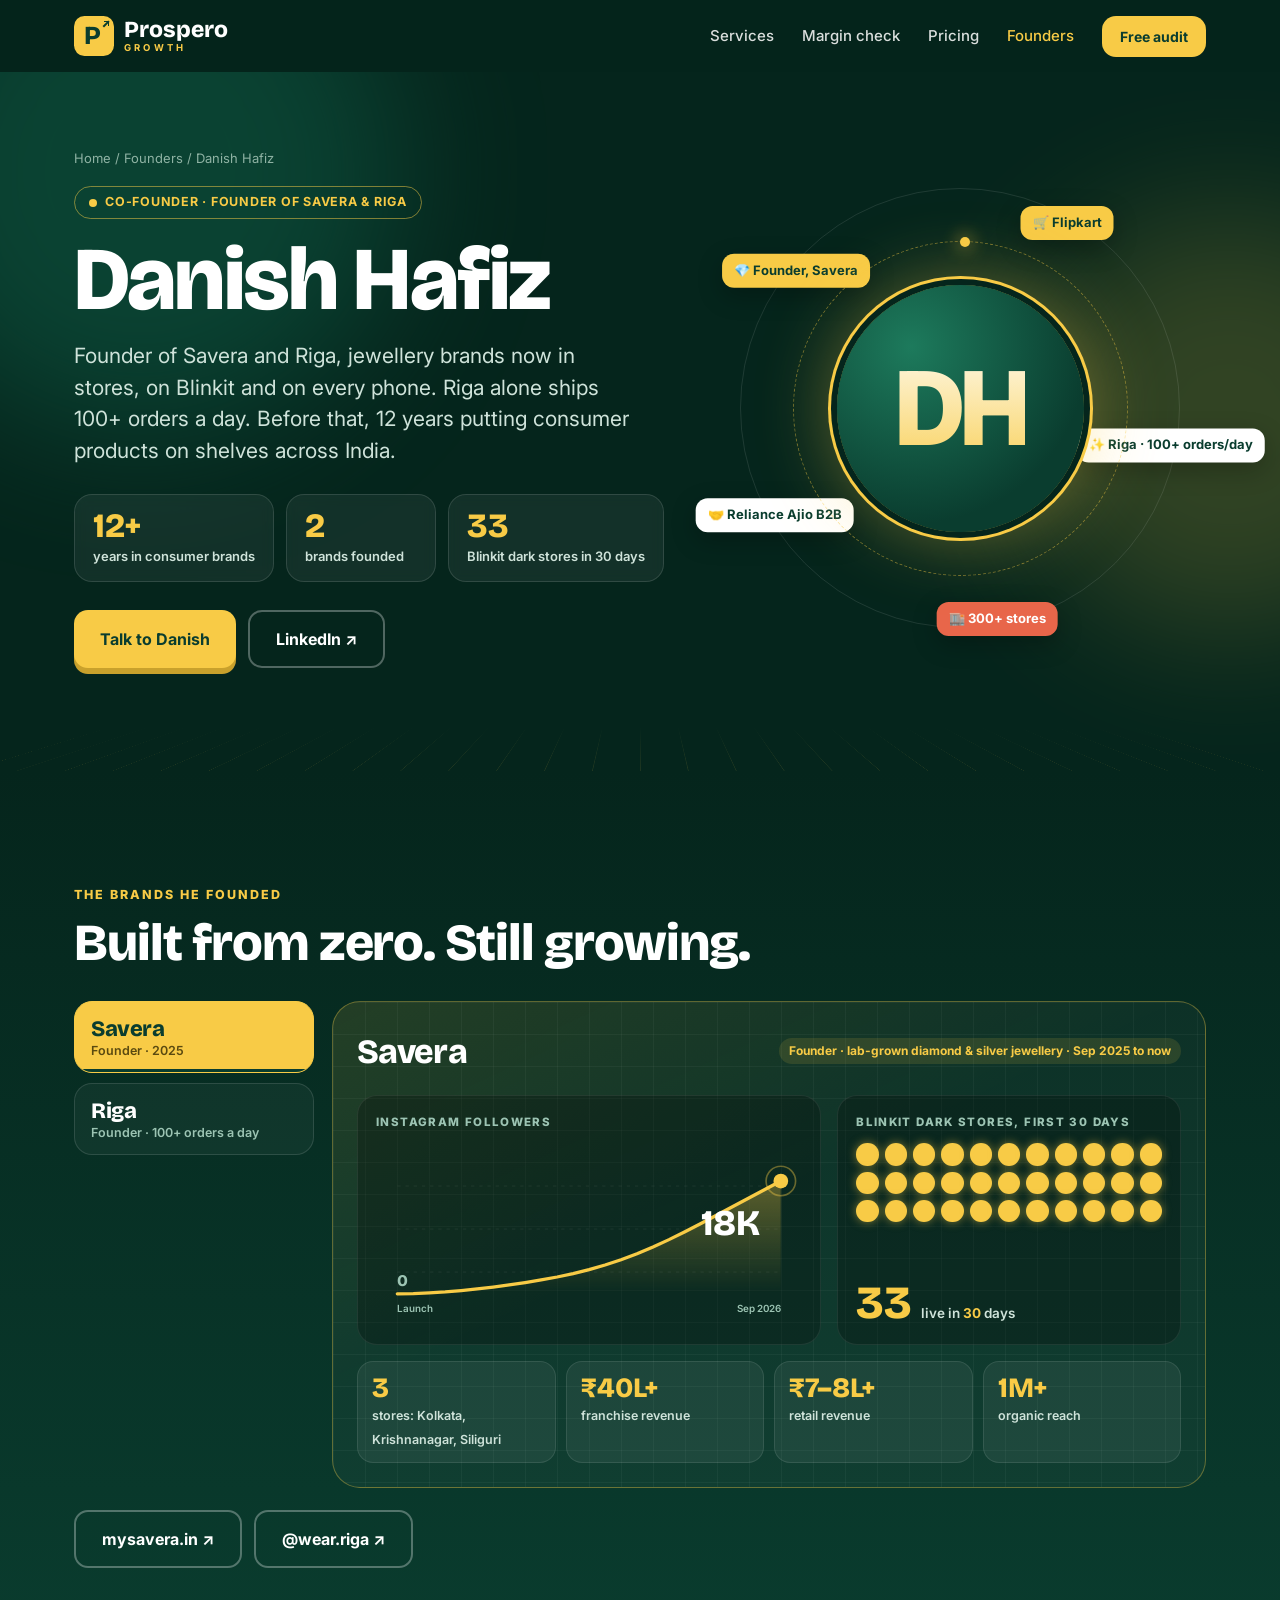
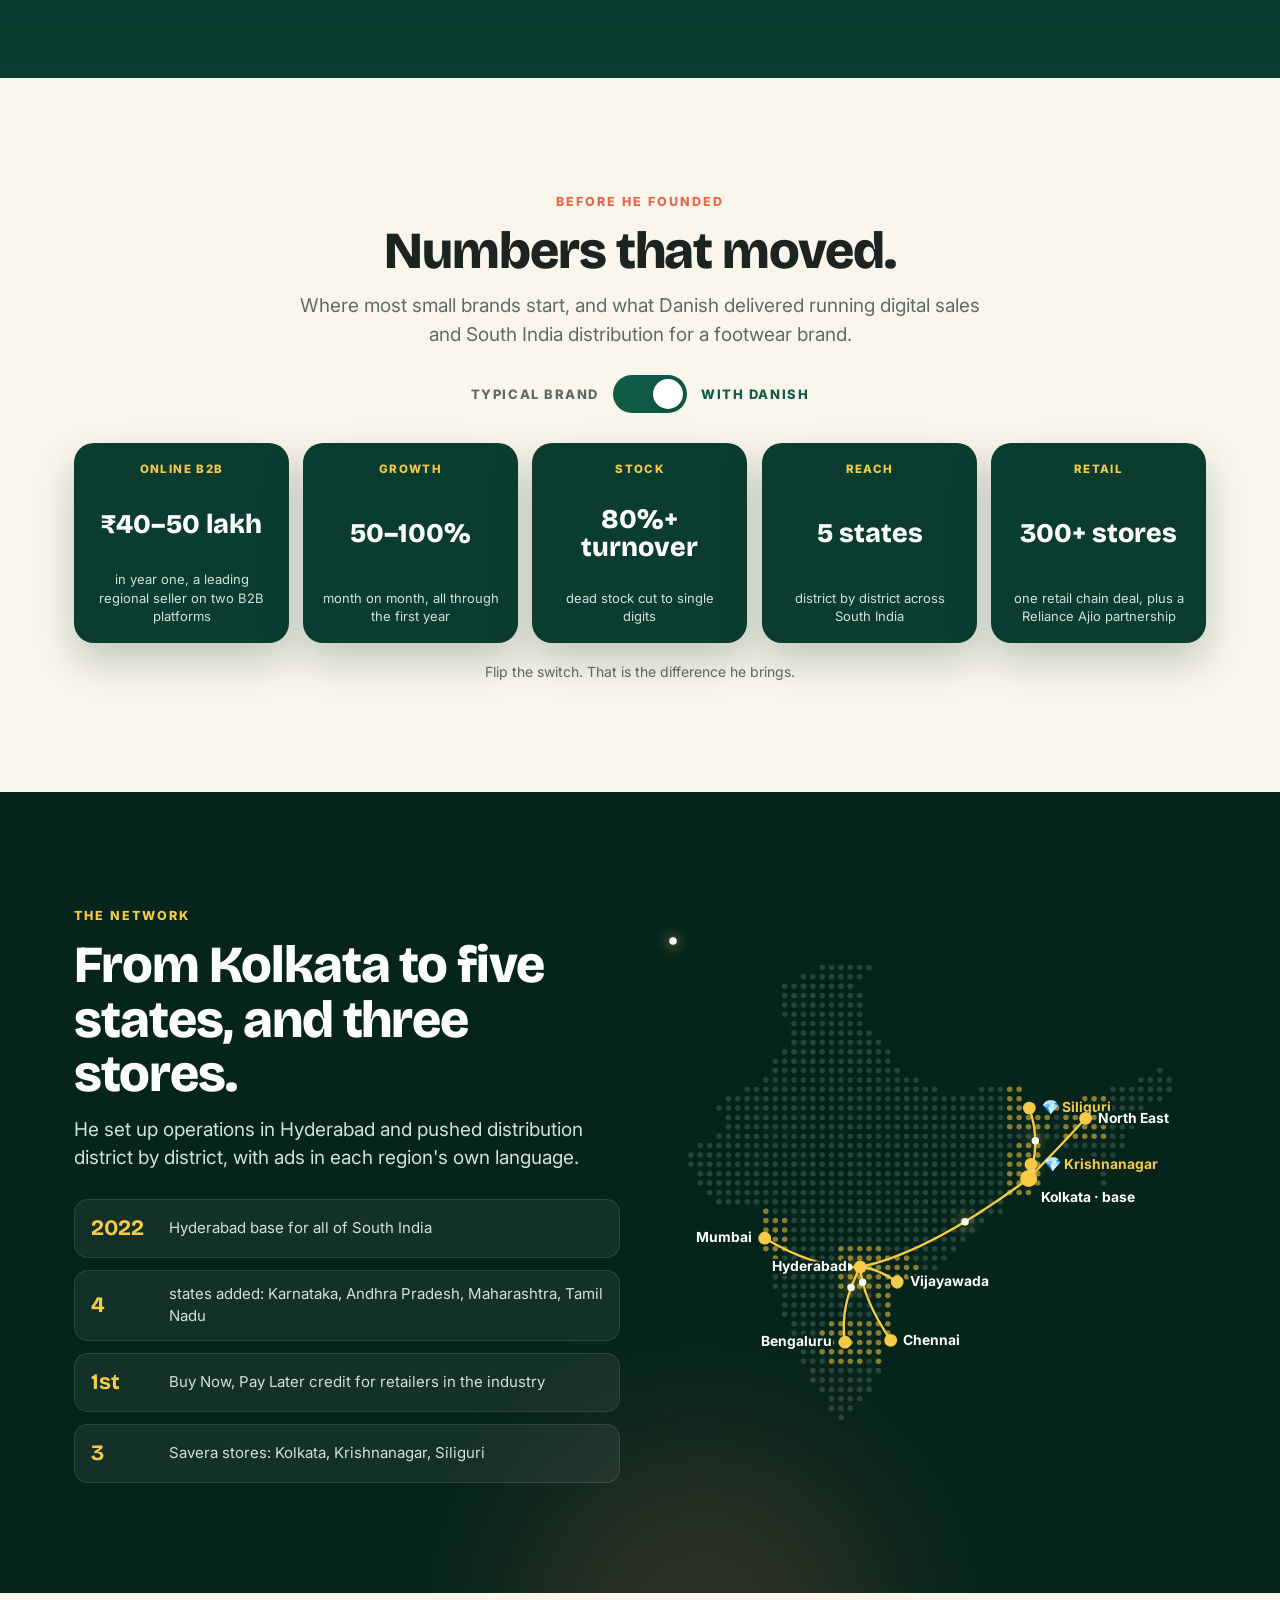
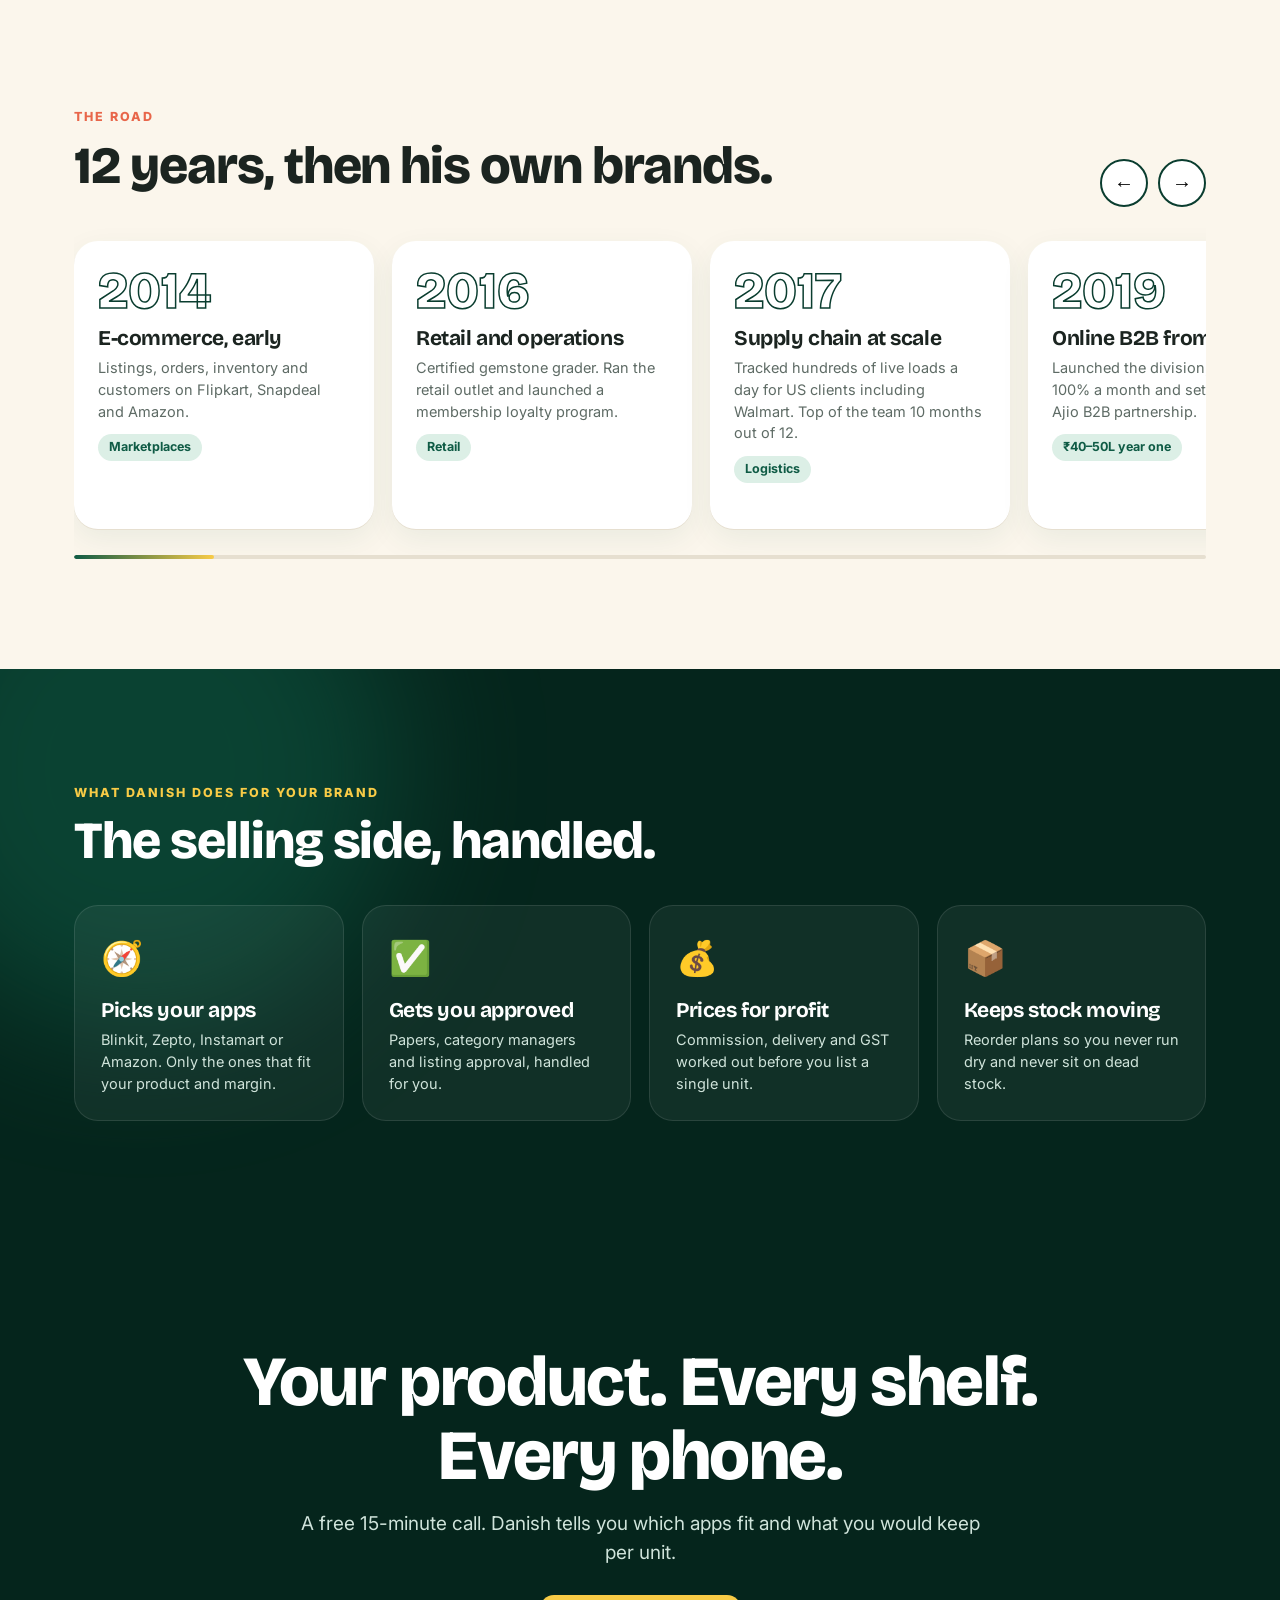
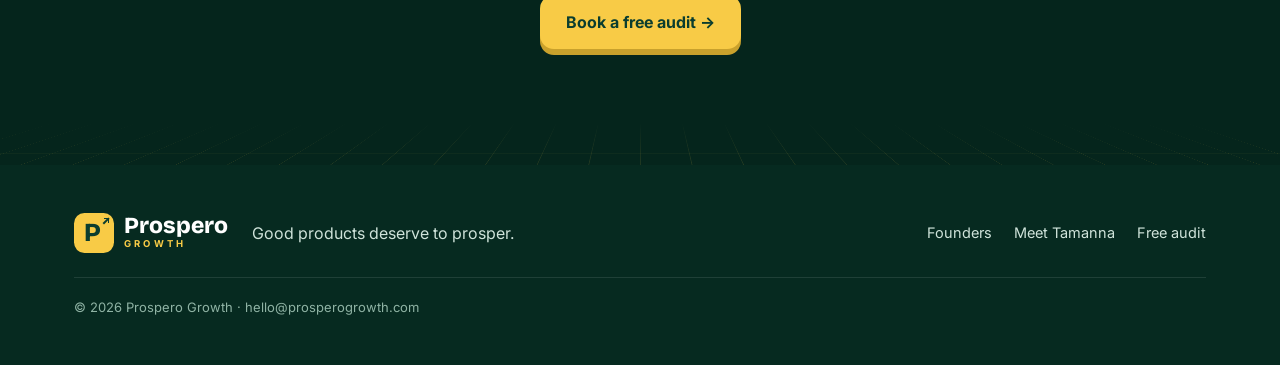
==== commit 5ff481bb: "Danish page: Riga on Blinkit, Flipkart, Meesho and Amazon, 100+ orders a day Co-Authored-By: Claude " ====
--- a/danish.html
+++ b/danish.html
@@ -10,7 +10,7 @@
 <link href="https://fonts.googleapis.com/css2?family=Bricolage+Grotesque:opsz,wght@12..96,500;12..96,700;12..96,800&family=Inter:wght@400;500;600;700;800&display=swap" rel="stylesheet">
 <link rel="icon" href="data:image/svg+xml,%3Csvg xmlns='http://www.w3.org/2000/svg' viewBox='0 0 64 64'%3E%3Crect width='64' height='64' rx='16' fill='%230A3D2F'/%3E%3Ctext x='28' y='47' font-family='Arial Black,Arial' font-weight='900' font-size='40' text-anchor='middle' fill='%23F8CB46'%3EP%3C/text%3E%3Cpath d='M44 12h9v9M53 12l-10 10' stroke='%23fff' stroke-width='4' fill='none' stroke-linecap='round'/%3E%3C/svg%3E">
 <link rel="stylesheet" href="styles.css?v=6">
-<link rel="stylesheet" href="founder.css?v=8">
+<link rel="stylesheet" href="founder.css?v=10">
 </head>
 <body class="fx">
 
@@ -37,7 +37,7 @@
       <div class="crumbs"><a href="index.html">Home</a> / <a href="founders.html">Founders</a> / Danish Hafiz</div>
       <span class="rolechip"><i></i>Co-founder · Founder of Savera &amp; Riga</span>
       <h1 class="glowtxt">Danish Hafiz</h1>
-      <p class="fp-lede">Founder of Savera and Riga, jewellery brands now in stores, on Blinkit and on every phone. Before that, 12 years putting consumer products on shelves across India.</p>
+      <p class="fp-lede">Founder of Savera and Riga, jewellery brands now in stores, on Blinkit and on every phone. Riga alone ships 100+ orders a day. Before that, 12 years putting consumer products on shelves across India.</p>
       <div class="statcards">
         <div class="sc"><strong data-count="12" data-suffix="+">12+</strong><span>years in consumer brands</span></div>
         <div class="sc"><strong data-count="2">2</strong><span>brands founded</span></div>
@@ -51,7 +51,7 @@
     <div class="orbit" aria-hidden="true">
       <div class="ring r2">
         <div class="badge y" style="--a:-60deg"><span>🛒 Flipkart</span></div>
-        <div class="badge" style="--a:10deg"><span>✨ Riga</span></div>
+        <div class="badge" style="--a:10deg"><span>✨ Riga · 100+ orders/day</span></div>
         <div class="badge c" style="--a:80deg"><span>🏬 300+ stores</span></div>
         <div class="badge" style="--a:150deg"><span>🤝 Reliance Ajio B2B</span></div>
         <div class="badge y" style="--a:220deg"><span>💎 Founder, Savera</span></div>
@@ -70,7 +70,7 @@
     <div class="console" id="console">
       <div class="ctabs" role="tablist">
         <button class="ctab on" data-p="0"><b>Savera</b><span>Founder · 2025</span><i></i></button>
-        <button class="ctab" data-p="1"><b>Riga</b><span>Founder · new label</span><i></i></button>
+        <button class="ctab" data-p="1"><b>Riga</b><span>Founder · 100+ orders a day</span><i></i></button>
       </div>
       <div class="cpanel">
         <div class="pane on">
@@ -82,11 +82,12 @@
           <div class="kpis"><div><strong>3</strong><span>stores: Kolkata, Krishnanagar, Siliguri</span></div><div><strong>₹40L+</strong><span>franchise revenue</span></div><div><strong>₹7–8L+</strong><span>retail revenue</span></div><div><strong>1M+</strong><span>organic reach</span></div></div>
         </div>
         <div class="pane">
-          <div class="phead"><span class="wmk">Riga</span><span class="since">Founder · everyday jewellery · @wear.riga</span></div>
+          <div class="phead"><span class="wmk">Riga</span><span class="since">Founder · everyday jewellery · on 4 marketplaces</span></div>
           <div class="pviz">
             <div class="vcard wide"><small>Instagram followers</small><div class="viz-line" data-to="3.2K+" data-from="0" data-x0="Launch" data-x1="Sep 2026"></div></div>
-            <div class="vcard rcard"><small>A second brand</small><div class="viz-ring" data-label="0 → 3.2K"></div><div class="vfoot"><span>a new label, launched from scratch</span></div></div>
+            <div class="vcard"><small>Orders, every single day</small><div class="viz-dots ord" data-n="100" data-total="100" data-cols="20"></div><div class="vfoot"><b class="vbig" data-tick="100">100</b><b class="vbig" style="margin-left:-10px">+</b><span>orders a day · each dot is one</span></div></div>
           </div>
+          <div class="plats"><span class="pl-l">Listed on</span><span class="plat" style="--c:#F8CB46">Blinkit</span><span class="plat" style="--c:#2874F0">Flipkart</span><span class="plat" style="--c:#9C1A80">Meesho</span><span class="plat" style="--c:#FF9900">Amazon</span></div>
         </div>
       </div>
     </div>
@@ -159,7 +160,7 @@
       <article class="stop"><div class="yr">2017</div><h3>Supply chain at scale</h3><p>Tracked hundreds of live loads a day for US clients including Walmart. Top of the team 10 months out of 12.</p><span class="pill">Logistics</span></article>
       <article class="stop"><div class="yr">2019</div><h3>Online B2B from zero</h3><p>Launched the division, grew it 50 to 100% a month and set up a Reliance Ajio B2B partnership.</p><span class="pill">₹40–50L year one</span></article>
       <article class="stop"><div class="yr">2022</div><h3>South India, built</h3><p>Hyderabad operations, four new states, a 300+ store chain and an industry-first credit option for retailers.</p><span class="pill">5 states</span></article>
-      <article class="stop"><div class="yr">2025</div><h3>Founded Savera</h3><p>A jewellery brand taken to 3 stores, 33 Blinkit dark stores and 18K followers, then a second label, Riga.</p><span class="pill">Founder</span></article>
+      <article class="stop"><div class="yr">2025</div><h3>Founded Savera</h3><p>A jewellery brand taken to 3 stores, 33 Blinkit dark stores and 18K followers. Then Riga: on Blinkit, Flipkart, Meesho and Amazon, 100+ orders a day.</p><span class="pill">Founder</span></article>
       <article class="stop now"><div class="yr">Now</div><h3>Prospero Growth</h3><p>Bringing everything he learned building his own brands to small Indian brands.</p><span class="pill">Co-founder</span></article>
     </div>
     <div class="railbar"><i></i></div>
@@ -199,6 +200,6 @@
   </div>
 </footer>
 <div class="mbar" id="mbar" aria-hidden="true"><a href="founders.html" class="mb2">← Founders</a><a href="index.html#audit" class="btn btn-y">Talk to Danish</a></div>
-<script src="founder.js?v=9"></script>
+<script src="founder.js?v=11"></script>
 </body>
 </html>
--- a/founder.css
+++ b/founder.css
@@ -464,3 +464,12 @@
 }
 .viz-line svg{height:auto}.viz-line{min-height:0}
 .indiamap .city text.st{fill:#F8CB46}
+.viz-dots.ord{gap:5px}
+.viz-dots.ord i.lit{background:#7ee2a8;box-shadow:0 0 8px rgba(126,226,168,.5)}
+.viz-dots.ord i.lit:nth-child(7n){background:var(--y)}
+.plats{display:flex;flex-wrap:wrap;align-items:center;gap:10px;margin-top:16px}
+.pl-l{font-size:11.5px;font-weight:800;letter-spacing:.12em;text-transform:uppercase;color:#9cc4b3;margin-right:4px}
+.plat{display:inline-flex;align-items:center;gap:8px;background:#fff;color:var(--gd);font-weight:800;border-radius:14px;padding:10px 16px;opacity:0;transform:translateY(10px) scale(.95);animation:platIn .45s cubic-bezier(.3,1.5,.5,1) forwards}
+.plat:before{content:"";width:10px;height:10px;border-radius:50%;background:var(--c)}
+.plat:nth-child(3){animation-delay:.12s}.plat:nth-child(4){animation-delay:.24s}.plat:nth-child(5){animation-delay:.36s}
+@keyframes platIn{to{opacity:1;transform:none}}
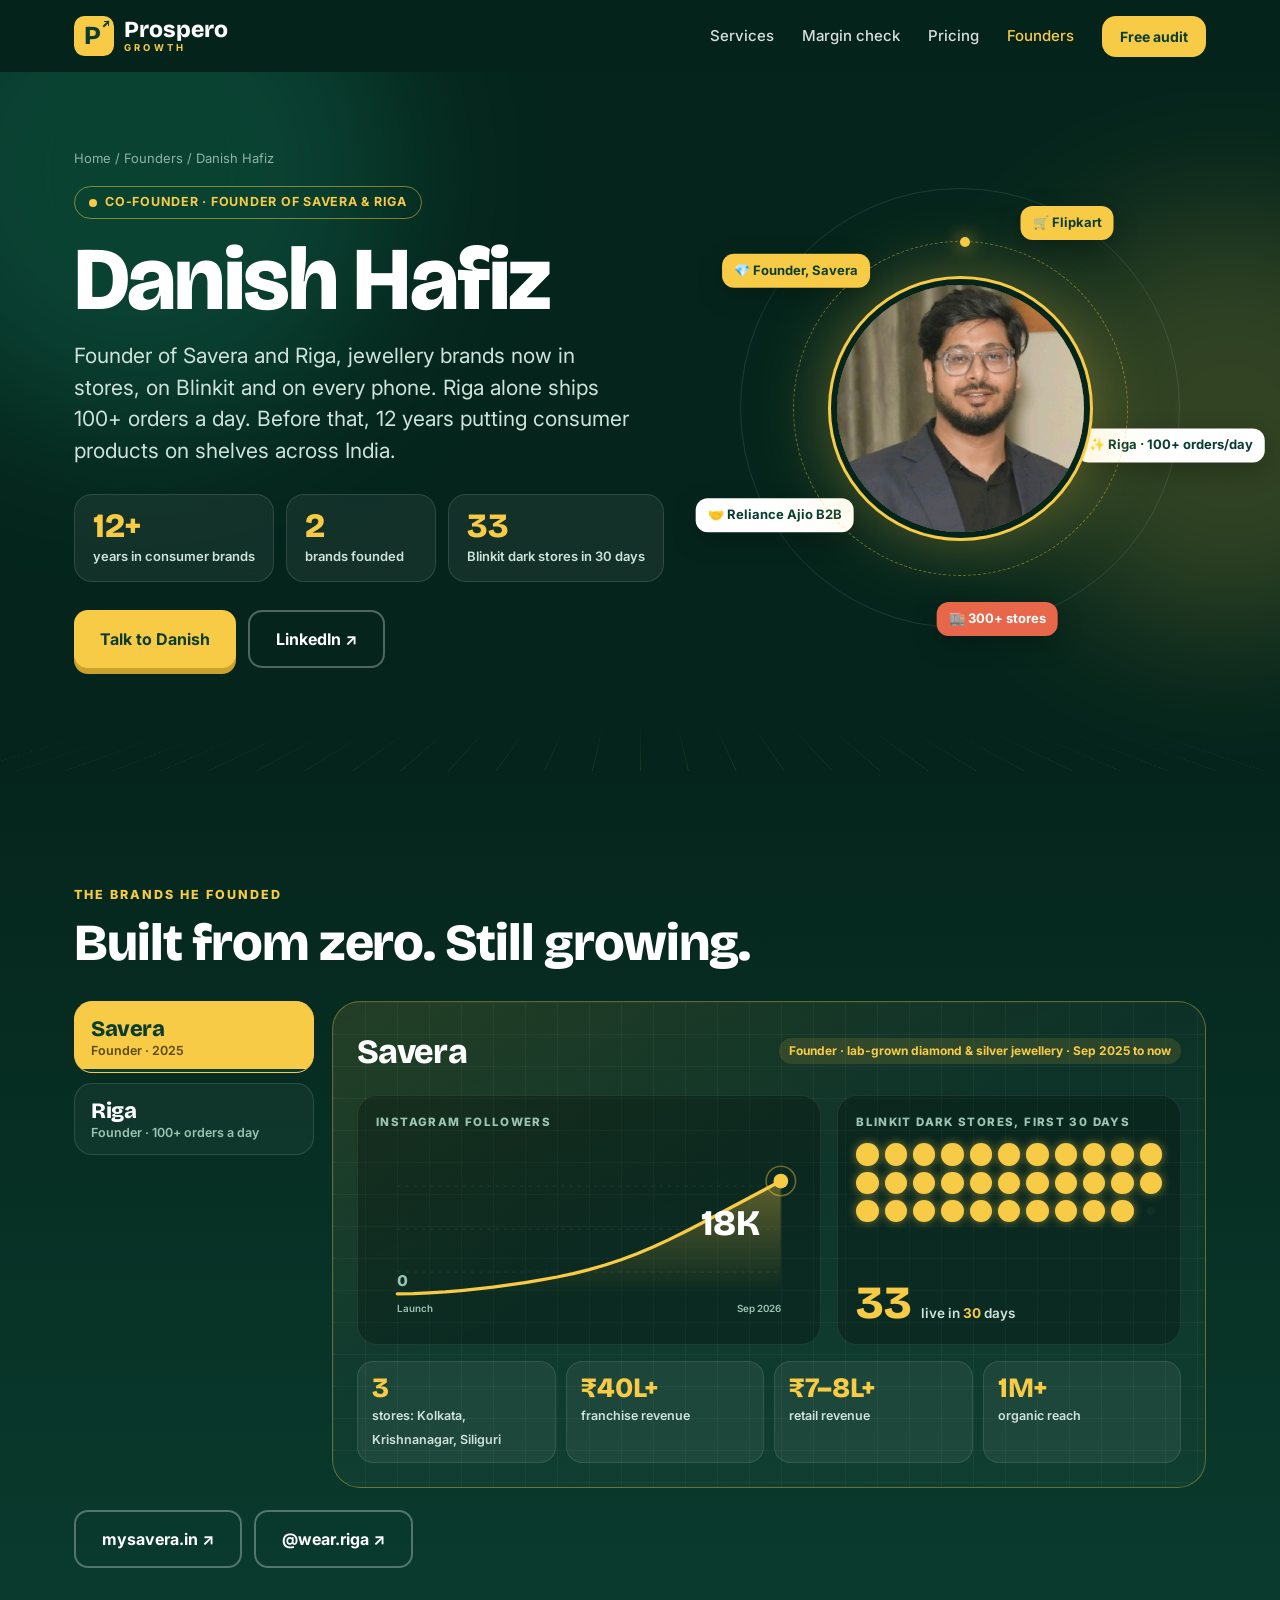
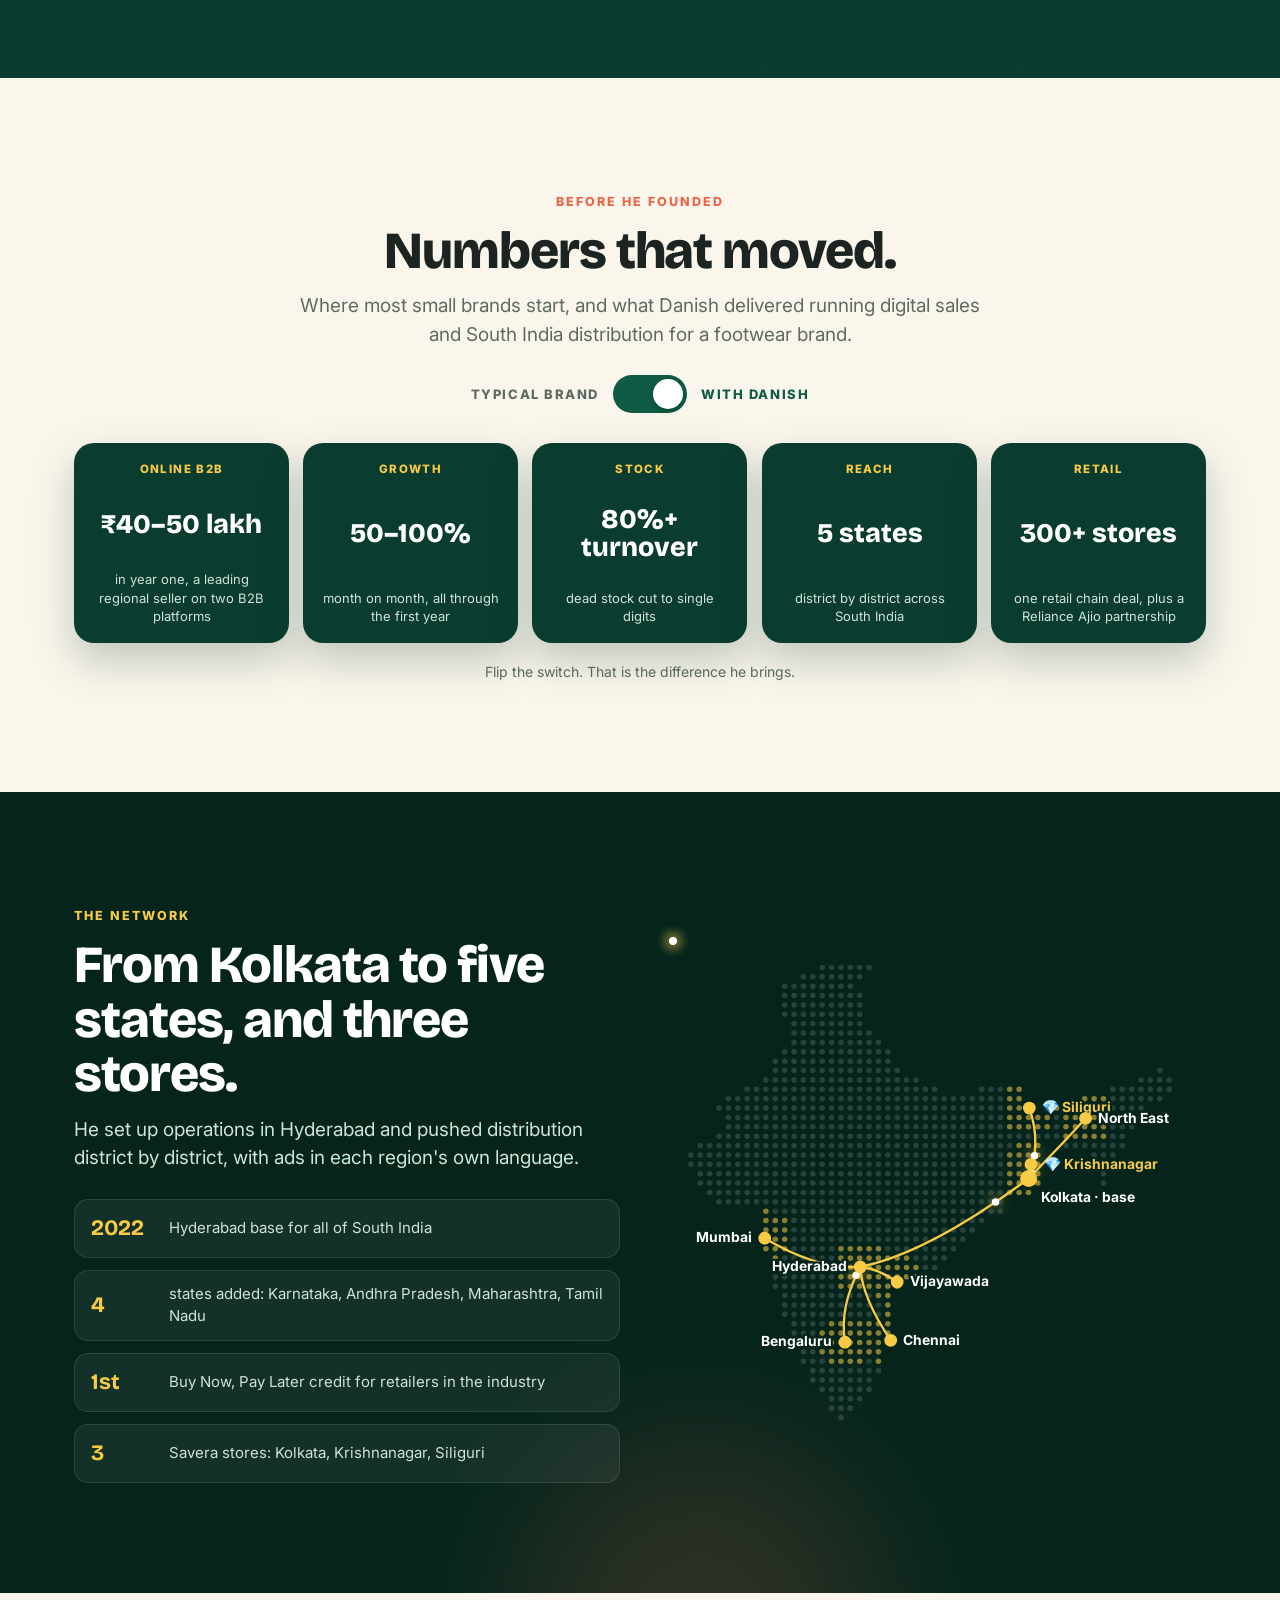
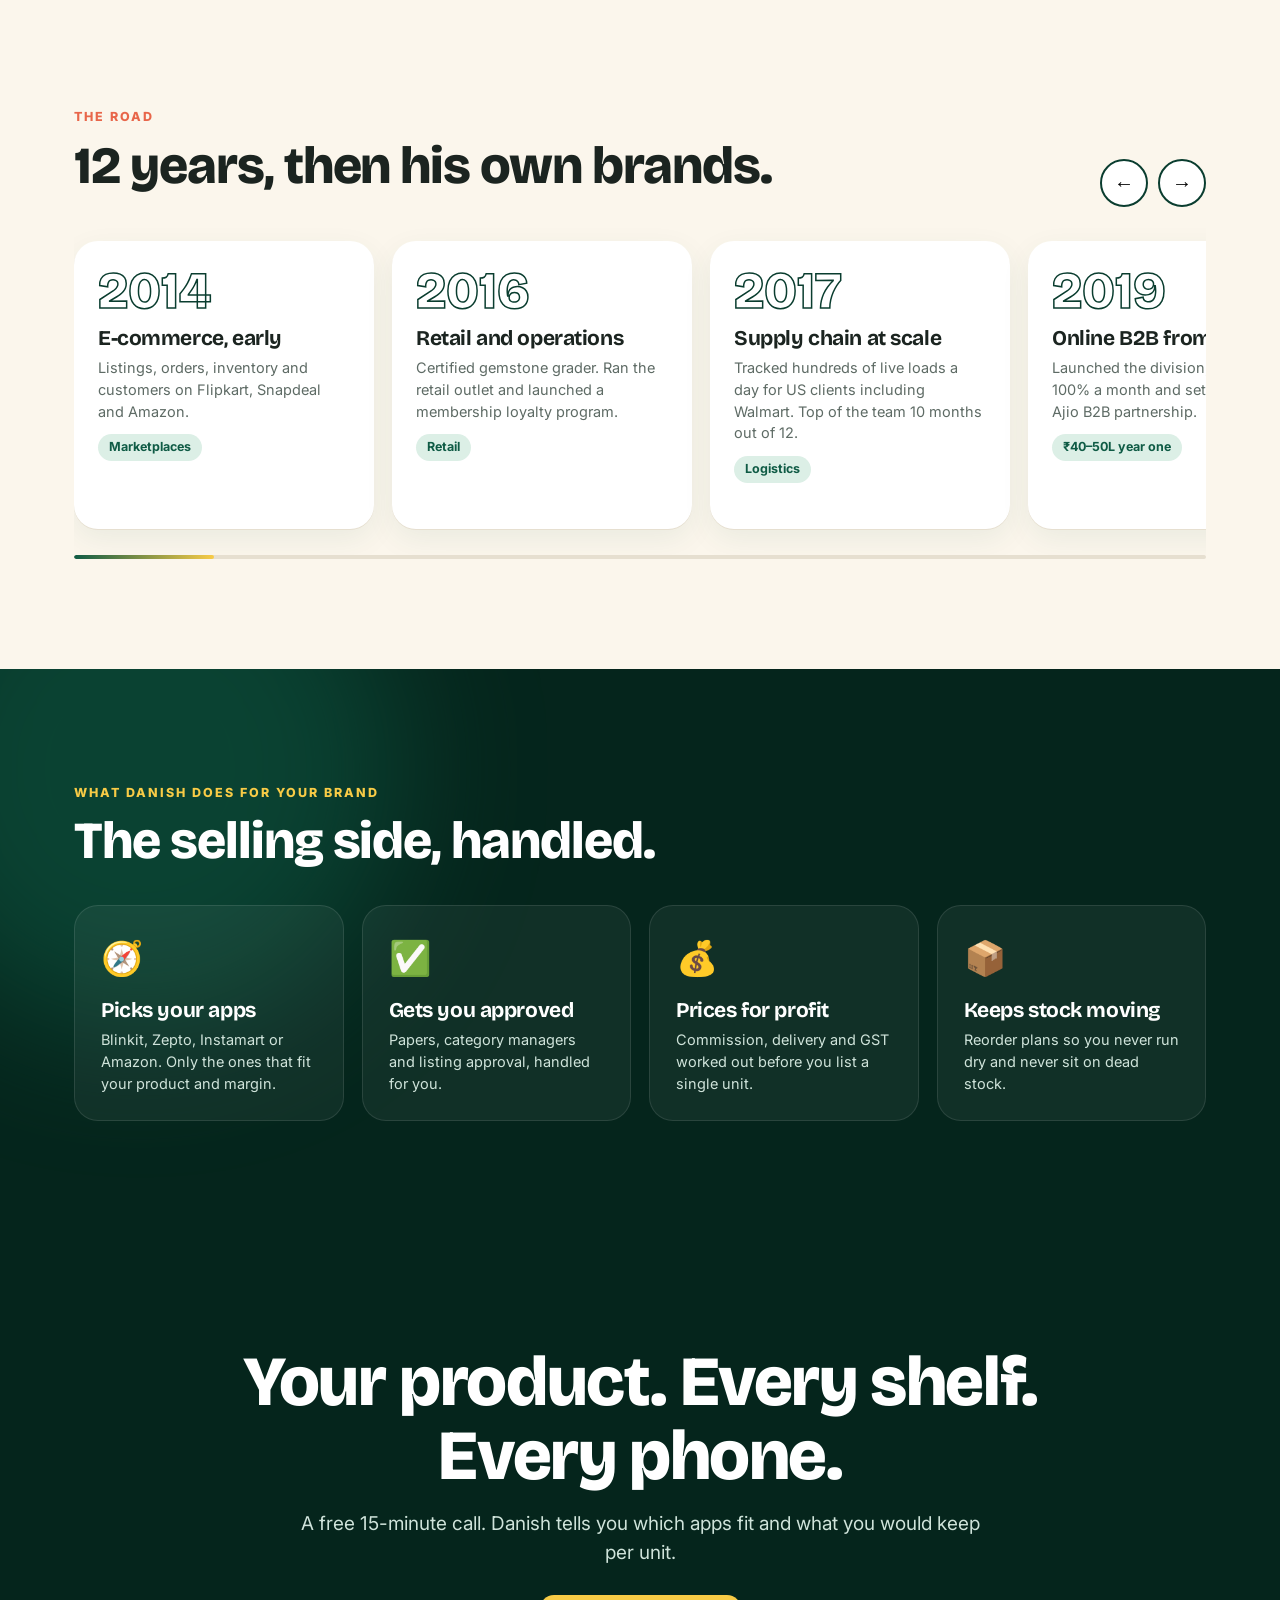
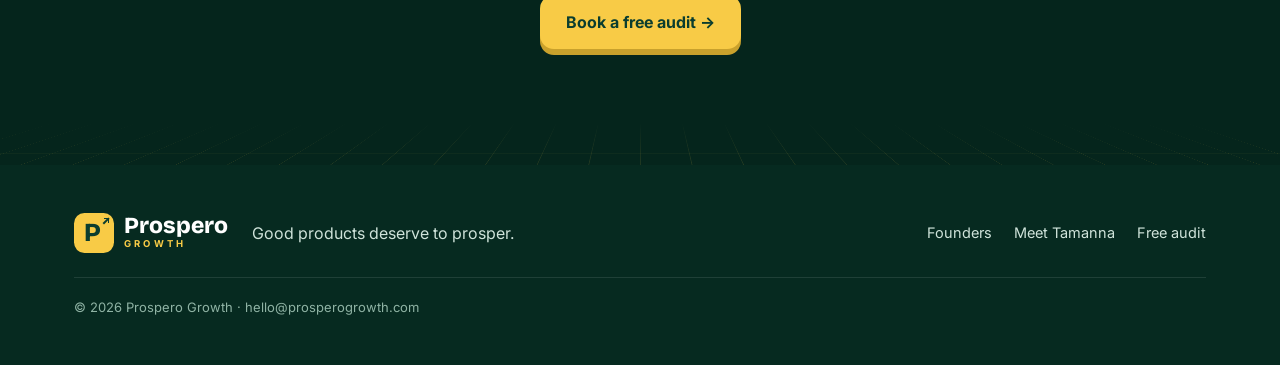
==== commit 42f46550: "Add Danish's photo to his page, the founders hub and the homepage Co-Authored-By: Claude Opus 5.5 <n" ====
--- a/danish.html
+++ b/danish.html
@@ -57,7 +57,7 @@
         <div class="badge y" style="--a:220deg"><span>💎 Founder, Savera</span></div>
       </div>
       <div class="ring r1"><span class="spark"></span></div>
-      <div class="core"><div class="mono-core"><span>DH</span></div></div>
+      <div class="core"><img src="img/danish.jpg" alt="Danish Hafiz" width="480" height="480"></div>
     </div>
   </div>
 </section>
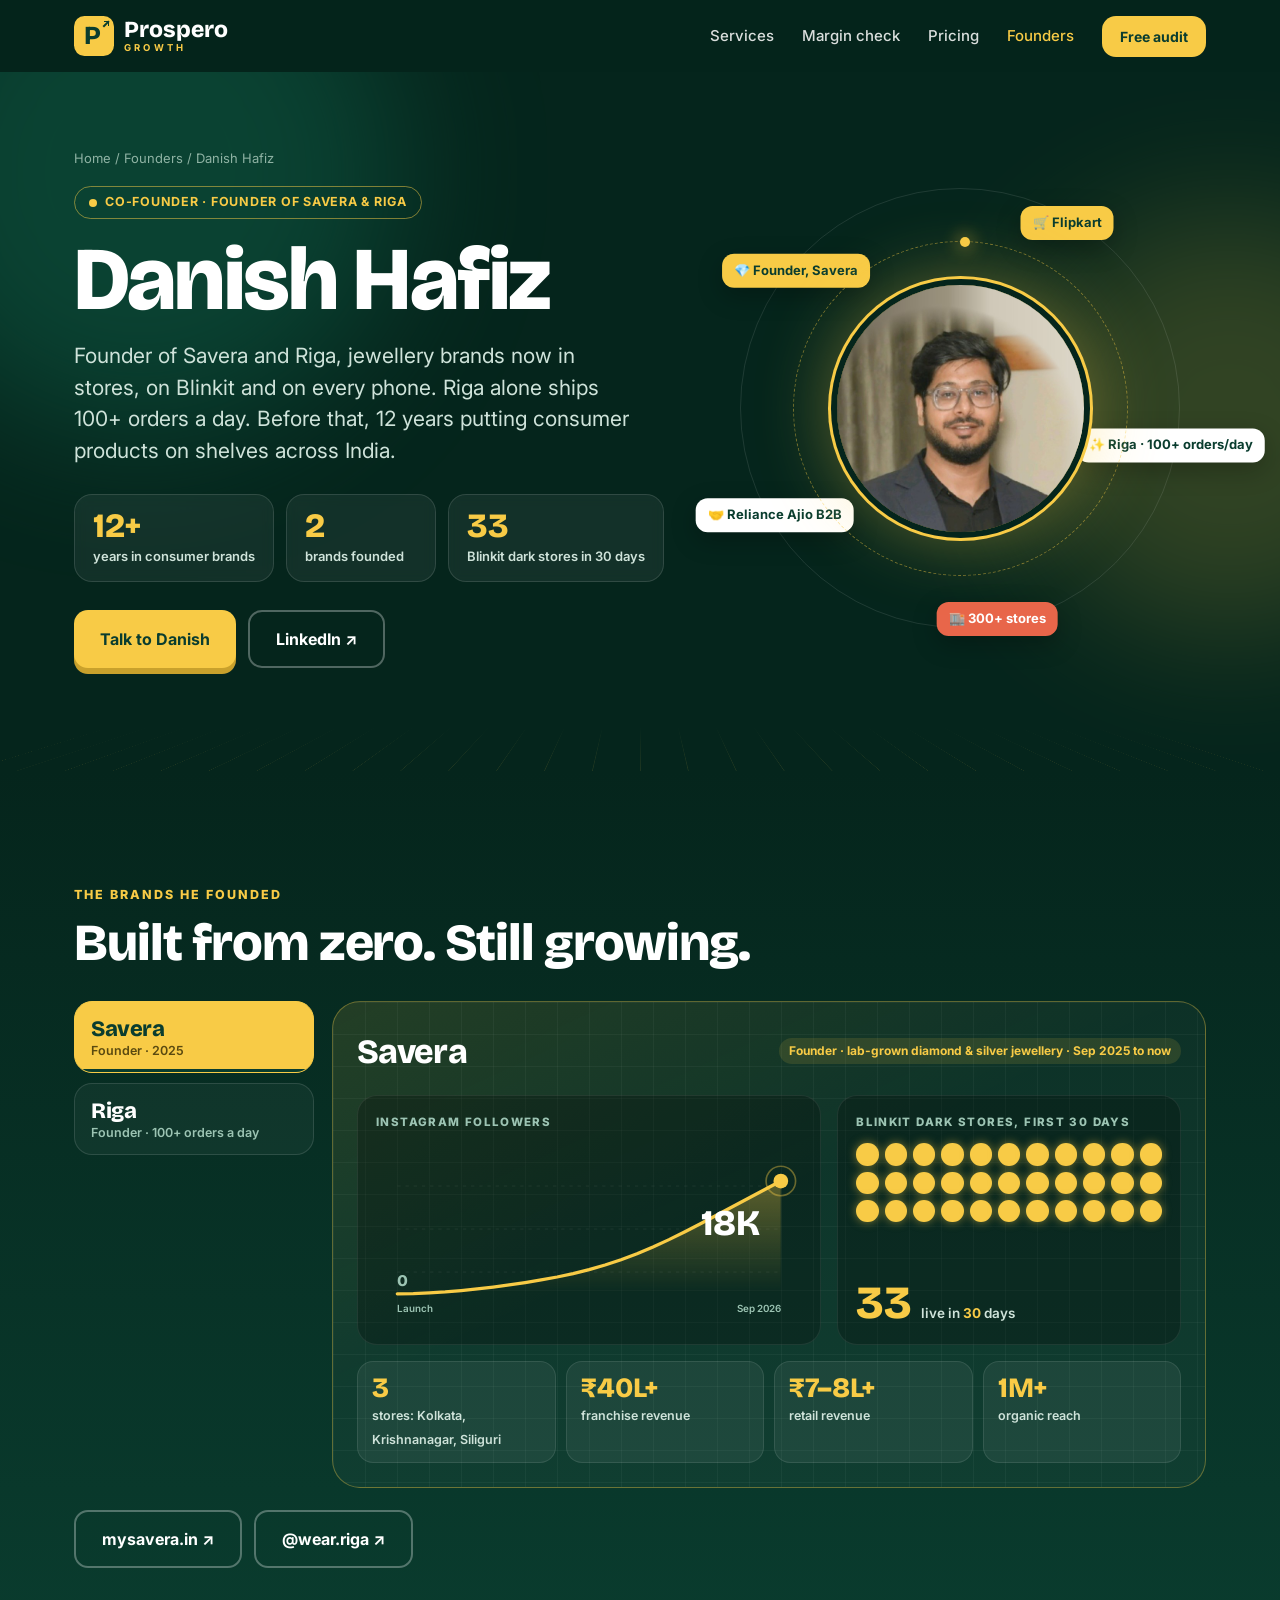
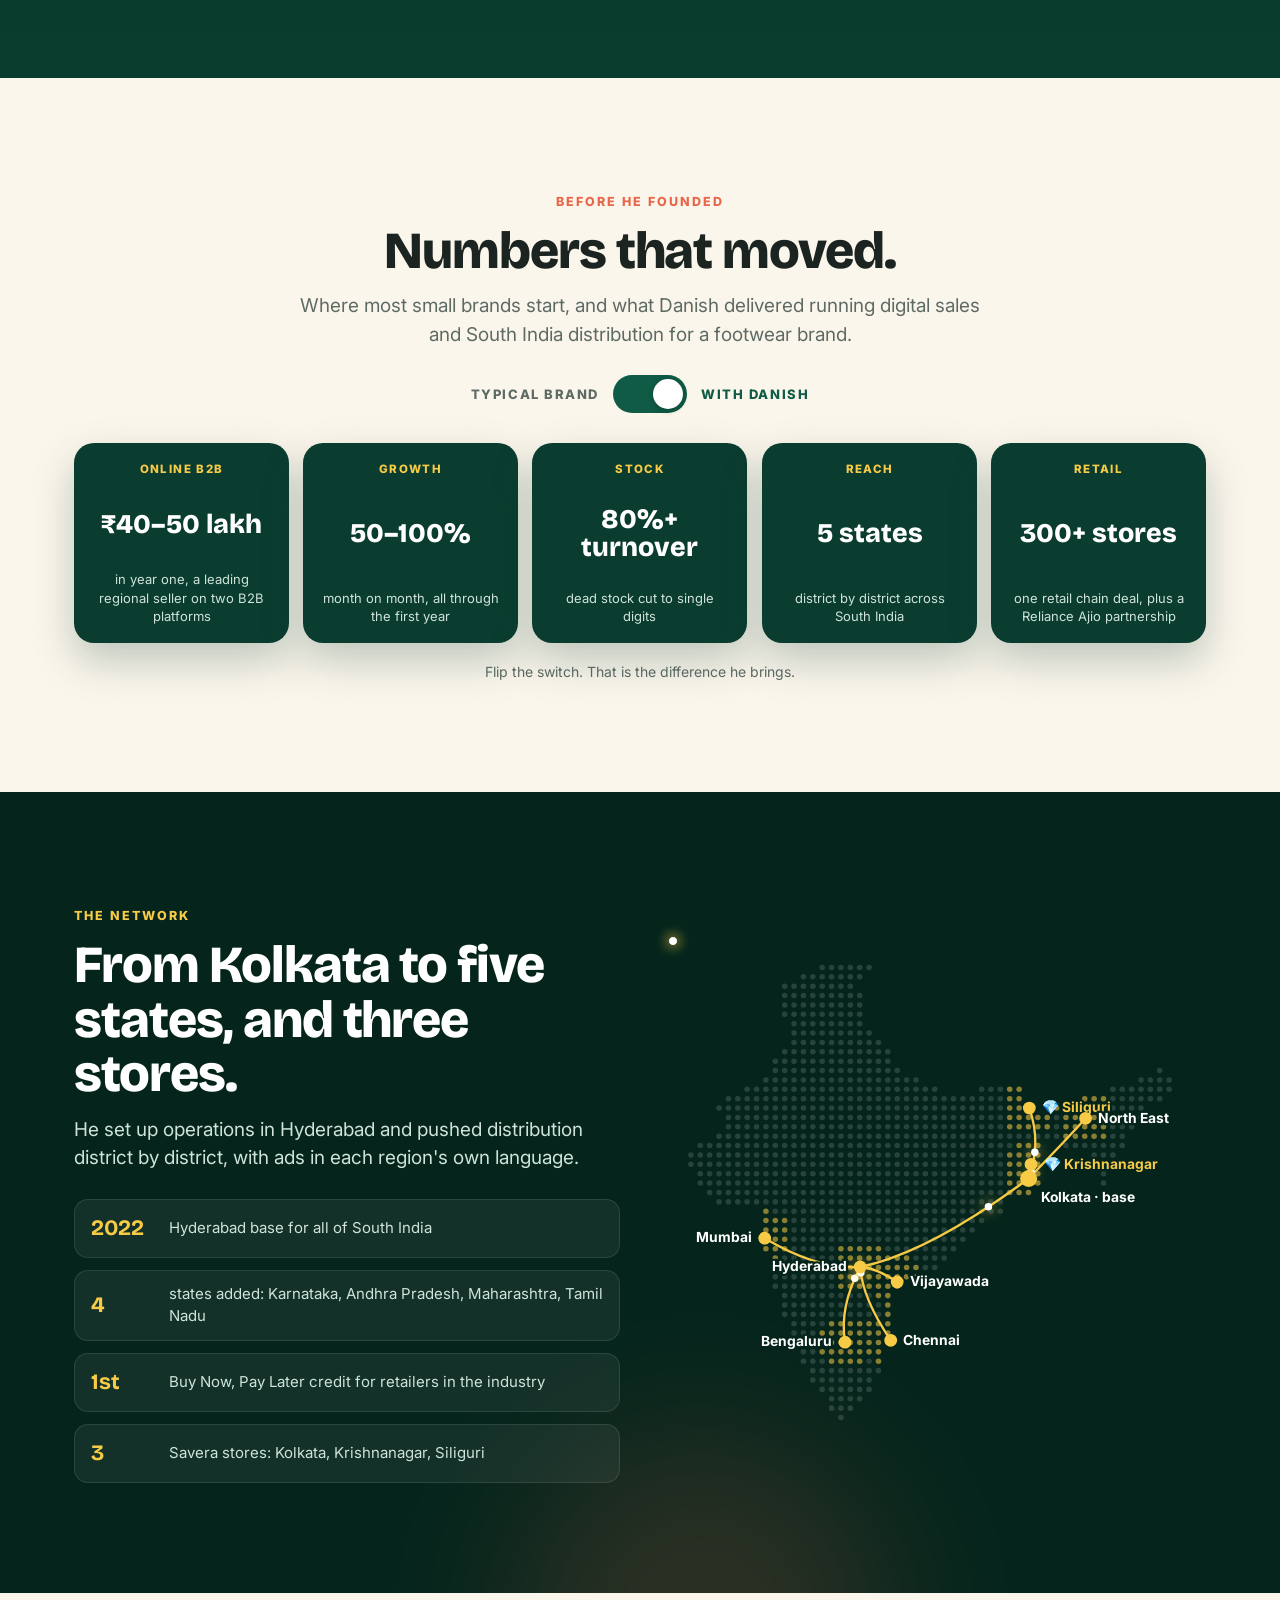
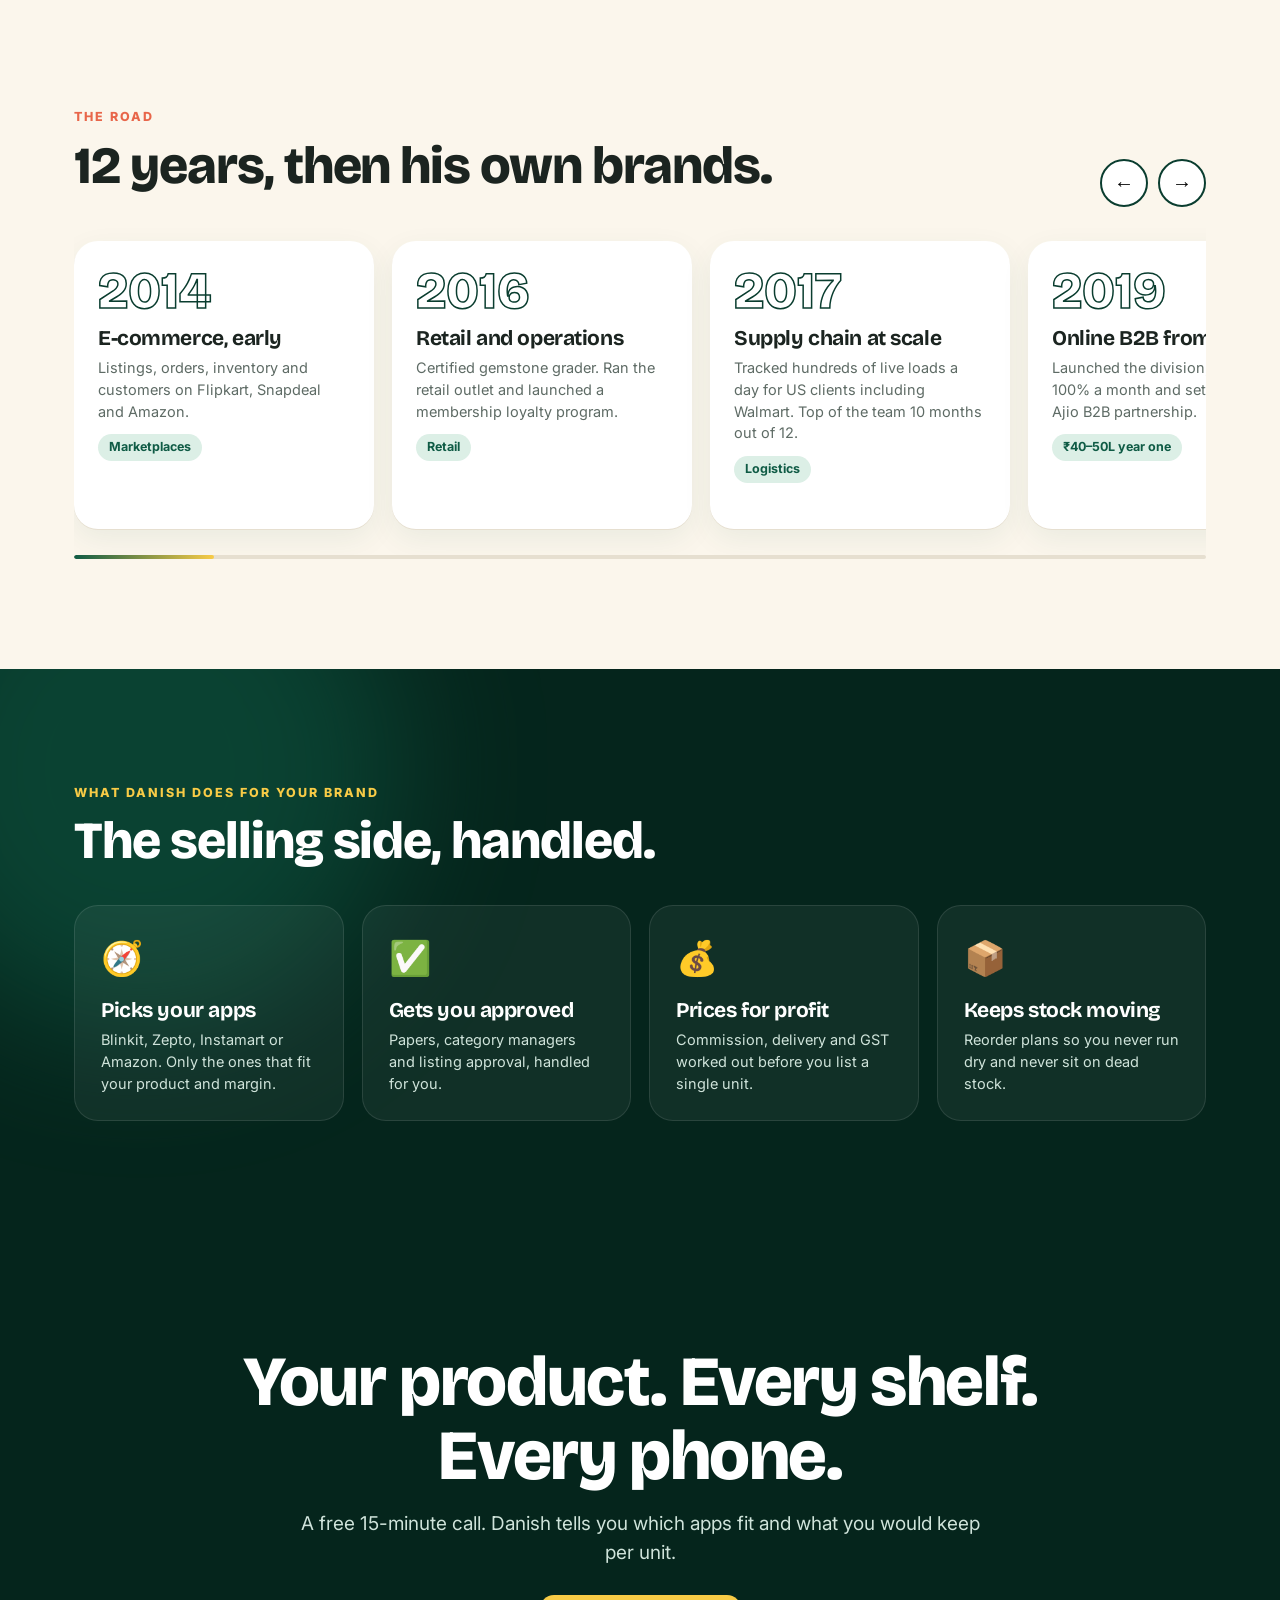
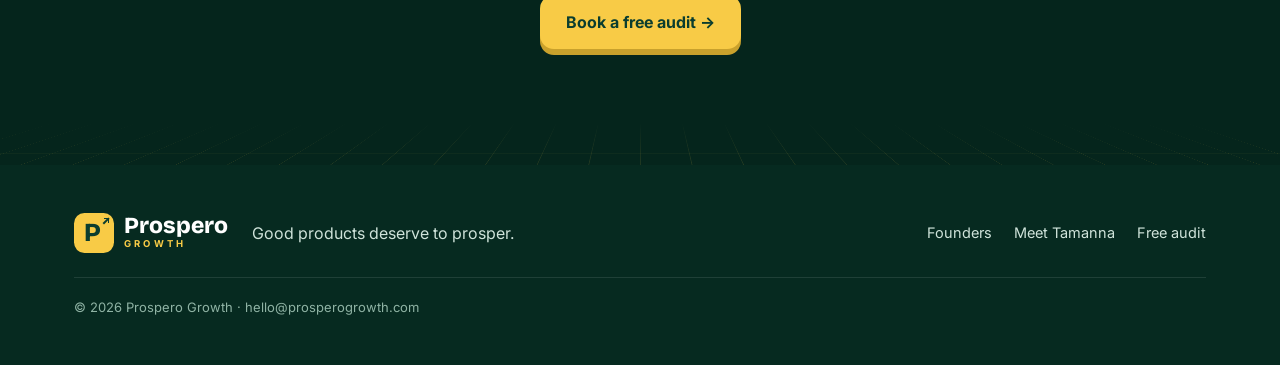
==== commit f17b6571: "Recrop Danish's photo: zoomed out, head centred Co-Authored-By: Claude Opus 5.5 <noreply@anthropic.c" ====
--- a/danish.html
+++ b/danish.html
@@ -57,7 +57,7 @@
         <div class="badge y" style="--a:220deg"><span>💎 Founder, Savera</span></div>
       </div>
       <div class="ring r1"><span class="spark"></span></div>
-      <div class="core"><img src="img/danish.jpg" alt="Danish Hafiz" width="480" height="480"></div>
+      <div class="core"><img src="img/danish.jpg?v=2" alt="Danish Hafiz" width="480" height="480"></div>
     </div>
   </div>
 </section>
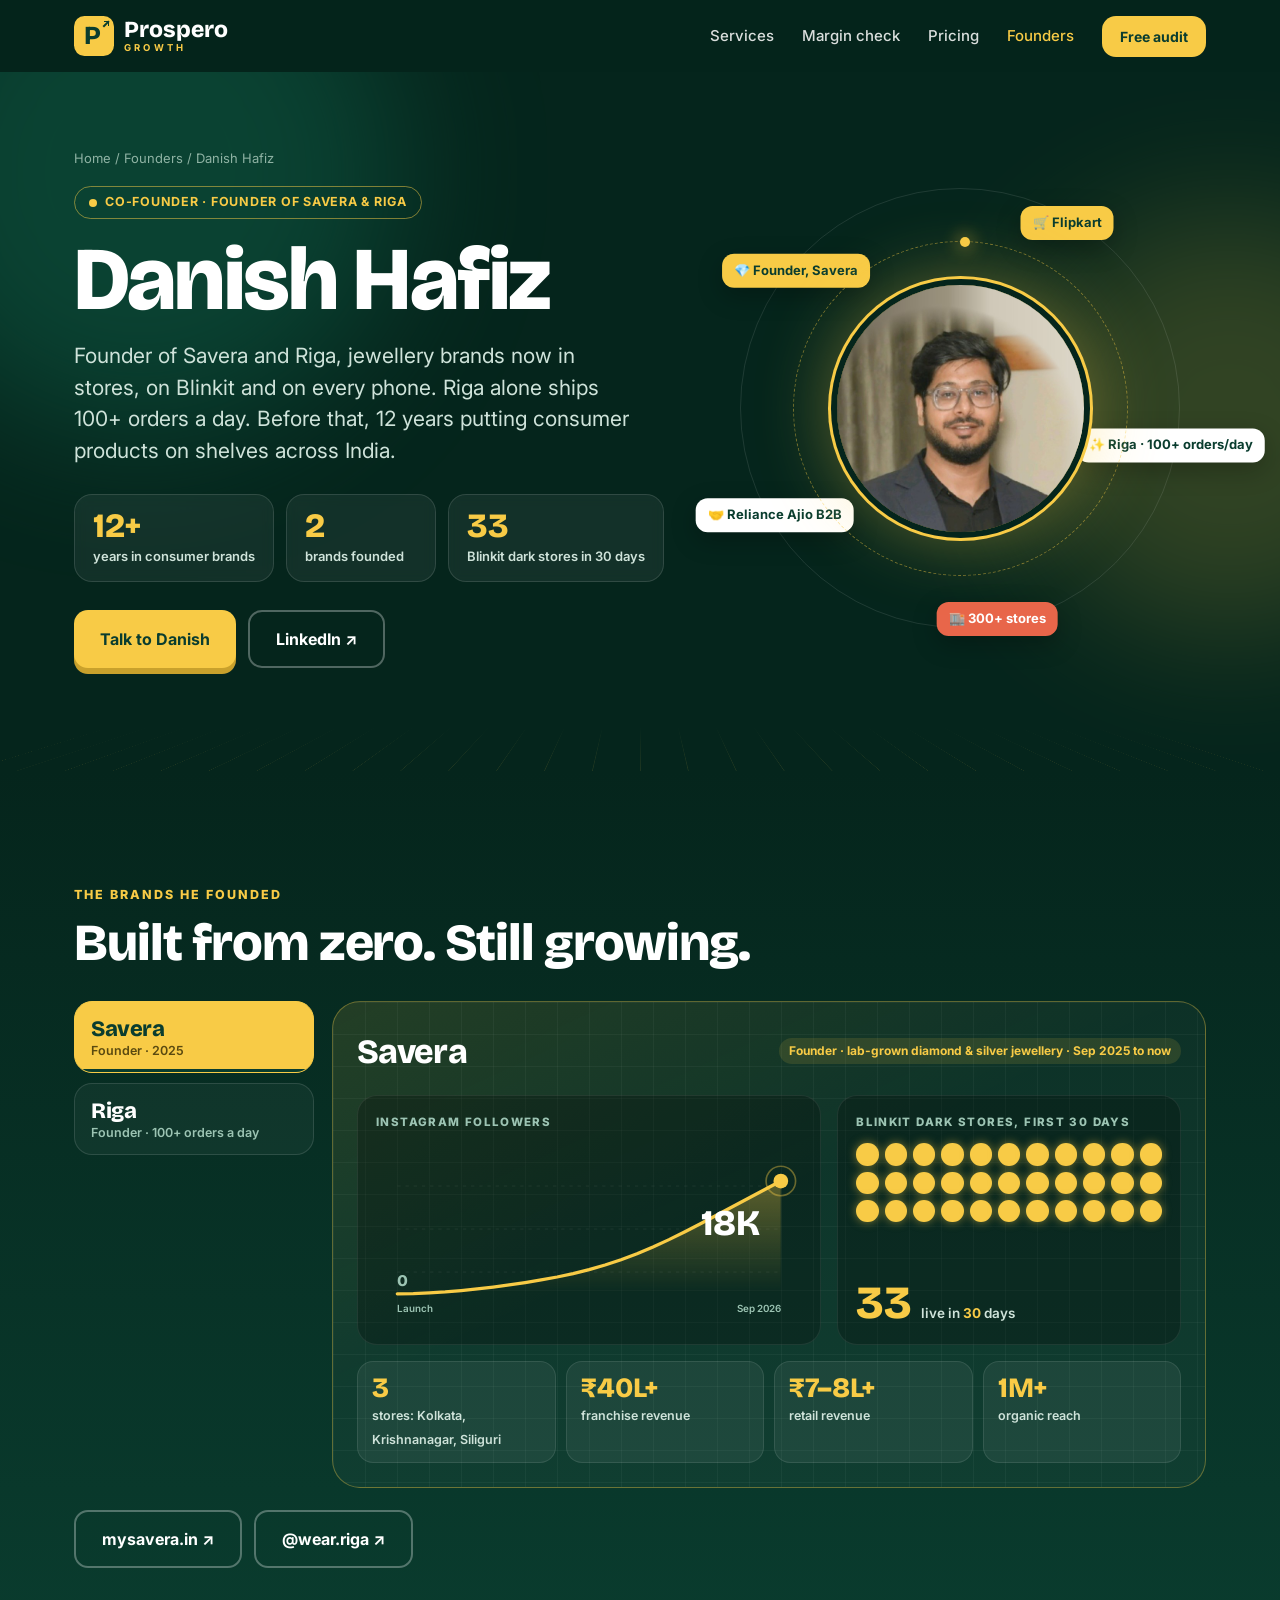
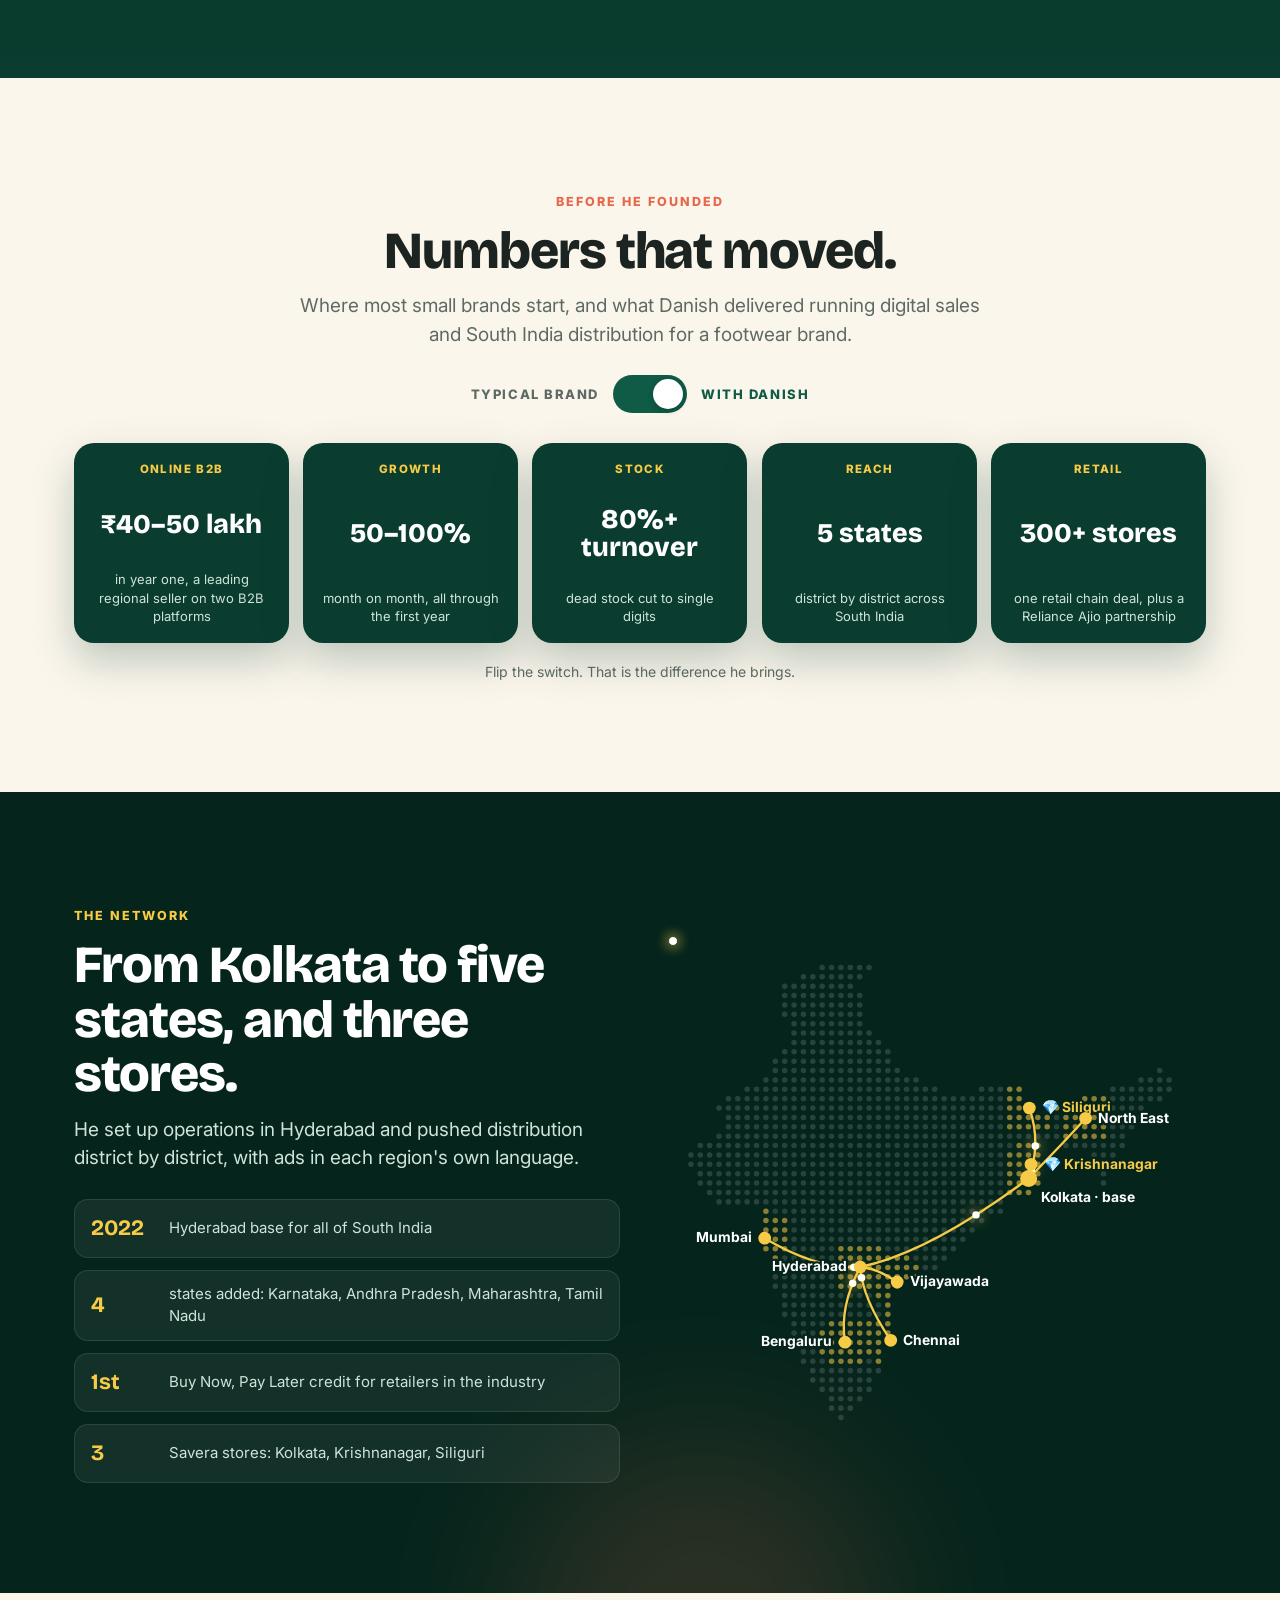
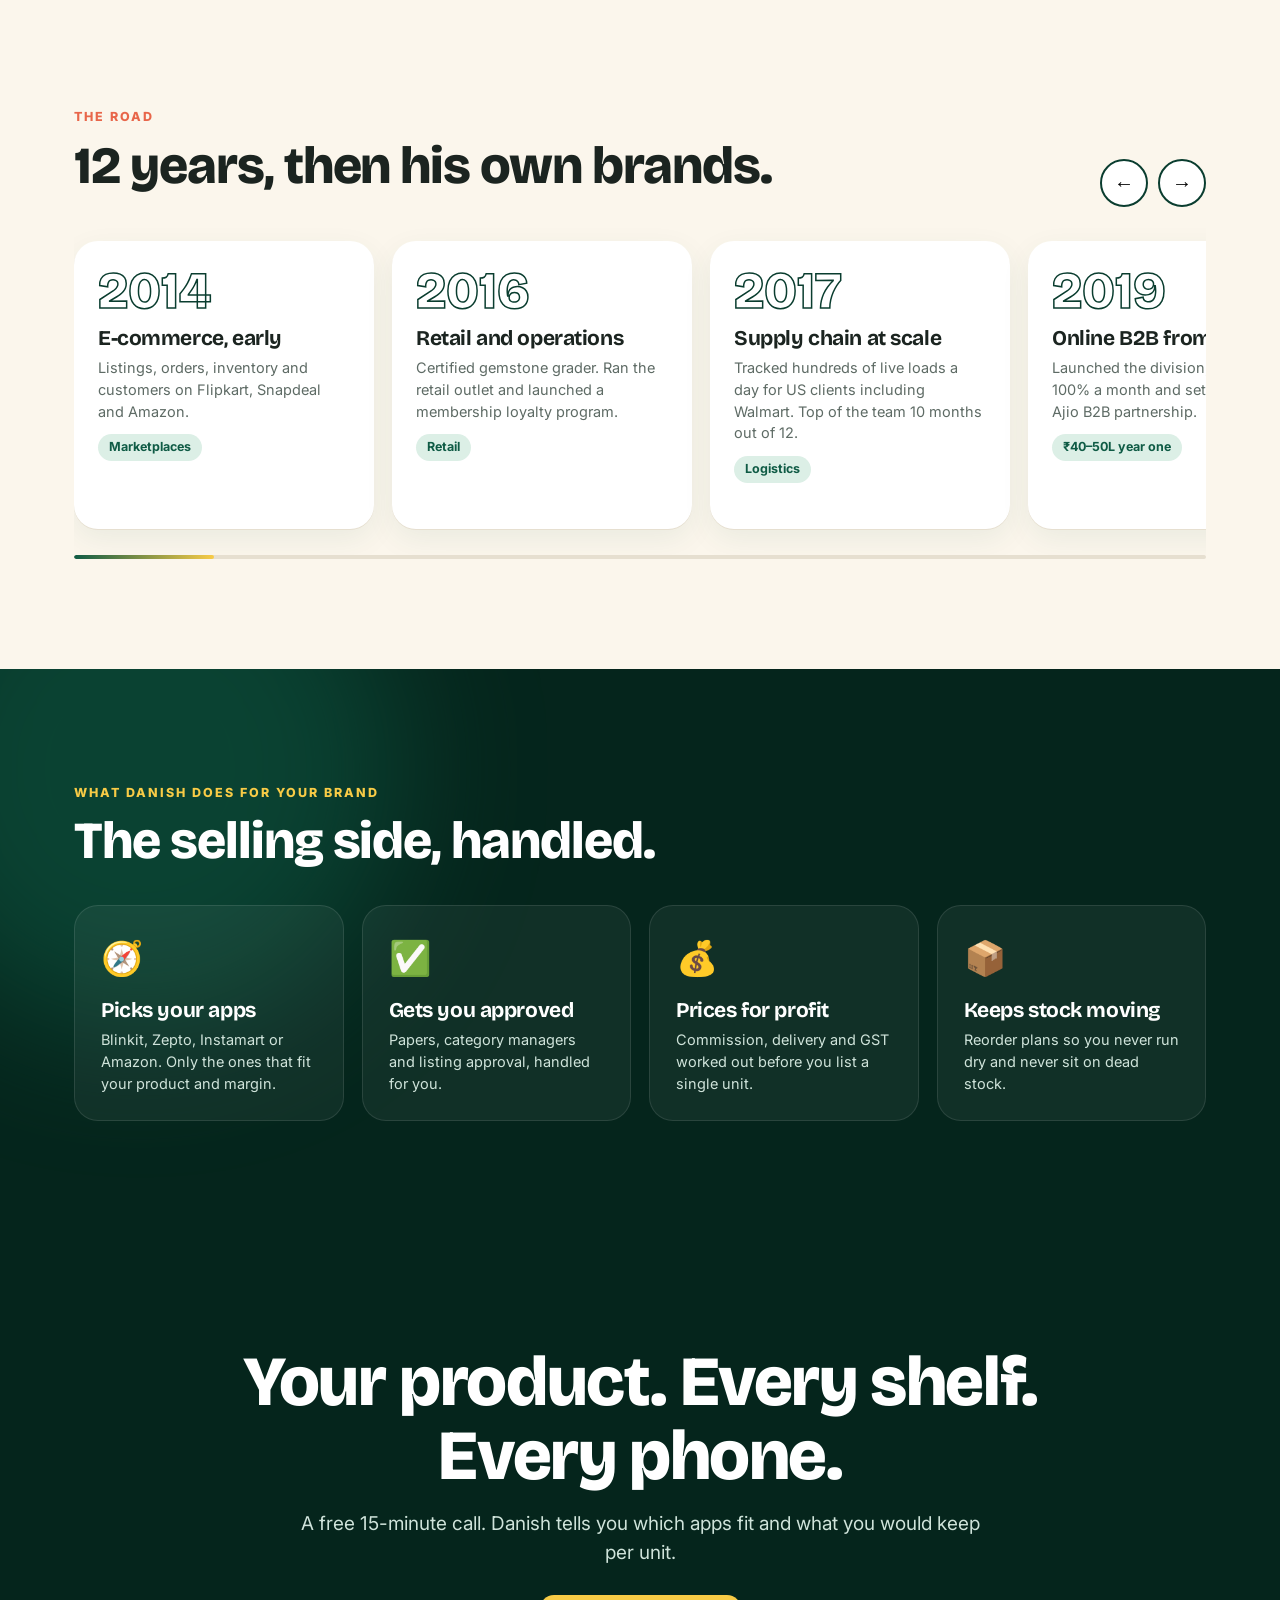
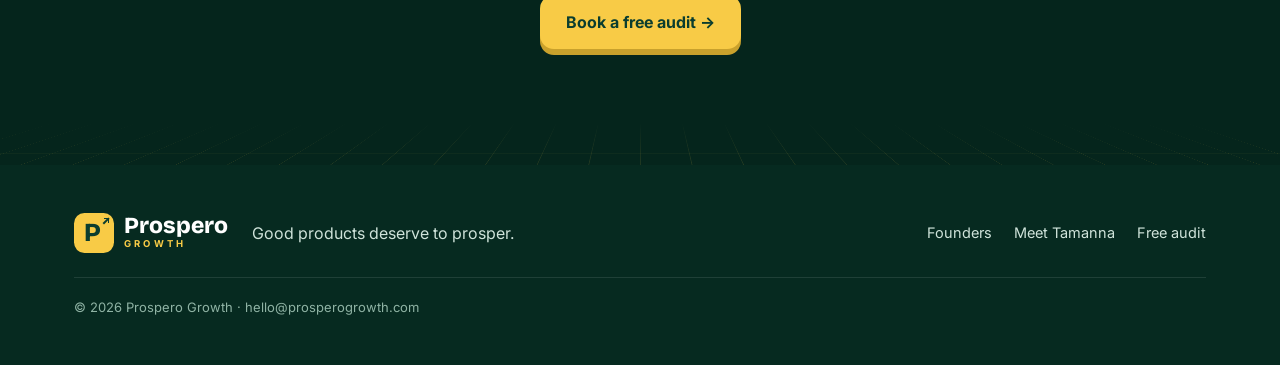
==== commit b11c6e0b: "Use clean URLs: /founders, /danish, /tamanna instead of .html Co-Authored-By: Claude Opus 5.5 <norep" ====
--- a/danish.html
+++ b/danish.html
@@ -16,13 +16,13 @@
 
 <header class="nav" id="top">
   <div class="wrap navin">
-    <a href="index.html" class="brand" aria-label="Prospero Growth home"><span class="mark">P<i></i></span><span class="wm">Prospero<small>GROWTH</small></span></a>
+    <a href="./" class="brand" aria-label="Prospero Growth home"><span class="mark">P<i></i></span><span class="wm">Prospero<small>GROWTH</small></span></a>
     <nav class="links" id="links">
-      <a href="index.html#services">Services</a>
-      <a href="index.html#calculator">Margin check</a>
-      <a href="index.html#pricing">Pricing</a>
-      <a href="founders.html" class="cur">Founders</a>
-      <a href="index.html#audit" class="btn btn-y sm">Free audit</a>
+      <a href="./#services">Services</a>
+      <a href="./#calculator">Margin check</a>
+      <a href="./#pricing">Pricing</a>
+      <a href="founders" class="cur">Founders</a>
+      <a href="./#audit" class="btn btn-y sm">Free audit</a>
       <p class="menunote">Free 15-min audit · reply within a day</p>
     </nav>
     <button class="burger" id="burger" aria-label="Open menu"><span></span><span></span><span></span></button>
@@ -34,7 +34,7 @@
   <div class="aurora a1"></div><div class="aurora a2"></div><div class="floor"></div>
   <div class="wrap fp-heroin">
     <div>
-      <div class="crumbs"><a href="index.html">Home</a> / <a href="founders.html">Founders</a> / Danish Hafiz</div>
+      <div class="crumbs"><a href="./">Home</a> / <a href="founders">Founders</a> / Danish Hafiz</div>
       <span class="rolechip"><i></i>Co-founder · Founder of Savera &amp; Riga</span>
       <h1 class="glowtxt">Danish Hafiz</h1>
       <p class="fp-lede">Founder of Savera and Riga, jewellery brands now in stores, on Blinkit and on every phone. Riga alone ships 100+ orders a day. Before that, 12 years putting consumer products on shelves across India.</p>
@@ -44,7 +44,7 @@
         <div class="sc"><strong data-count="33">33</strong><span>Blinkit dark stores in 30 days</span></div>
       </div>
       <div class="herobtns">
-        <a href="index.html#audit" class="btn btn-y">Talk to Danish</a>
+        <a href="./#audit" class="btn btn-y">Talk to Danish</a>
         <a href="https://www.linkedin.com/in/danishhfz99" target="_blank" rel="noopener" class="btn btn-li">LinkedIn ↗</a>
       </div>
     </div>
@@ -187,19 +187,19 @@
   <div class="wrap" style="position:relative">
     <h2>Your product. Every shelf. Every phone.</h2>
     <p class="lead">A free 15-minute call. Danish tells you which apps fit and what you would keep per unit.</p>
-    <a href="index.html#audit" class="btn btn-y">Book a free audit →</a>
+    <a href="./#audit" class="btn btn-y">Book a free audit →</a>
   </div>
 </section>
 
 <footer class="foot">
   <div class="wrap footin">
-    <a href="index.html" class="brand"><span class="mark">P<i></i></span><span class="wm">Prospero<small>GROWTH</small></span></a>
+    <a href="./" class="brand"><span class="mark">P<i></i></span><span class="wm">Prospero<small>GROWTH</small></span></a>
     <p>Good products deserve to prosper.</p>
-    <div class="flinks"><a href="founders.html">Founders</a><a href="tamanna.html">Meet Tamanna</a><a href="index.html#audit">Free audit</a></div>
+    <div class="flinks"><a href="founders">Founders</a><a href="tamanna">Meet Tamanna</a><a href="./#audit">Free audit</a></div>
     <p class="copy">© 2026 Prospero Growth · hello@prosperogrowth.com</p>
   </div>
 </footer>
-<div class="mbar" id="mbar" aria-hidden="true"><a href="founders.html" class="mb2">← Founders</a><a href="index.html#audit" class="btn btn-y">Talk to Danish</a></div>
+<div class="mbar" id="mbar" aria-hidden="true"><a href="founders" class="mb2">← Founders</a><a href="./#audit" class="btn btn-y">Talk to Danish</a></div>
 <script src="founder.js?v=11"></script>
 </body>
 </html>
